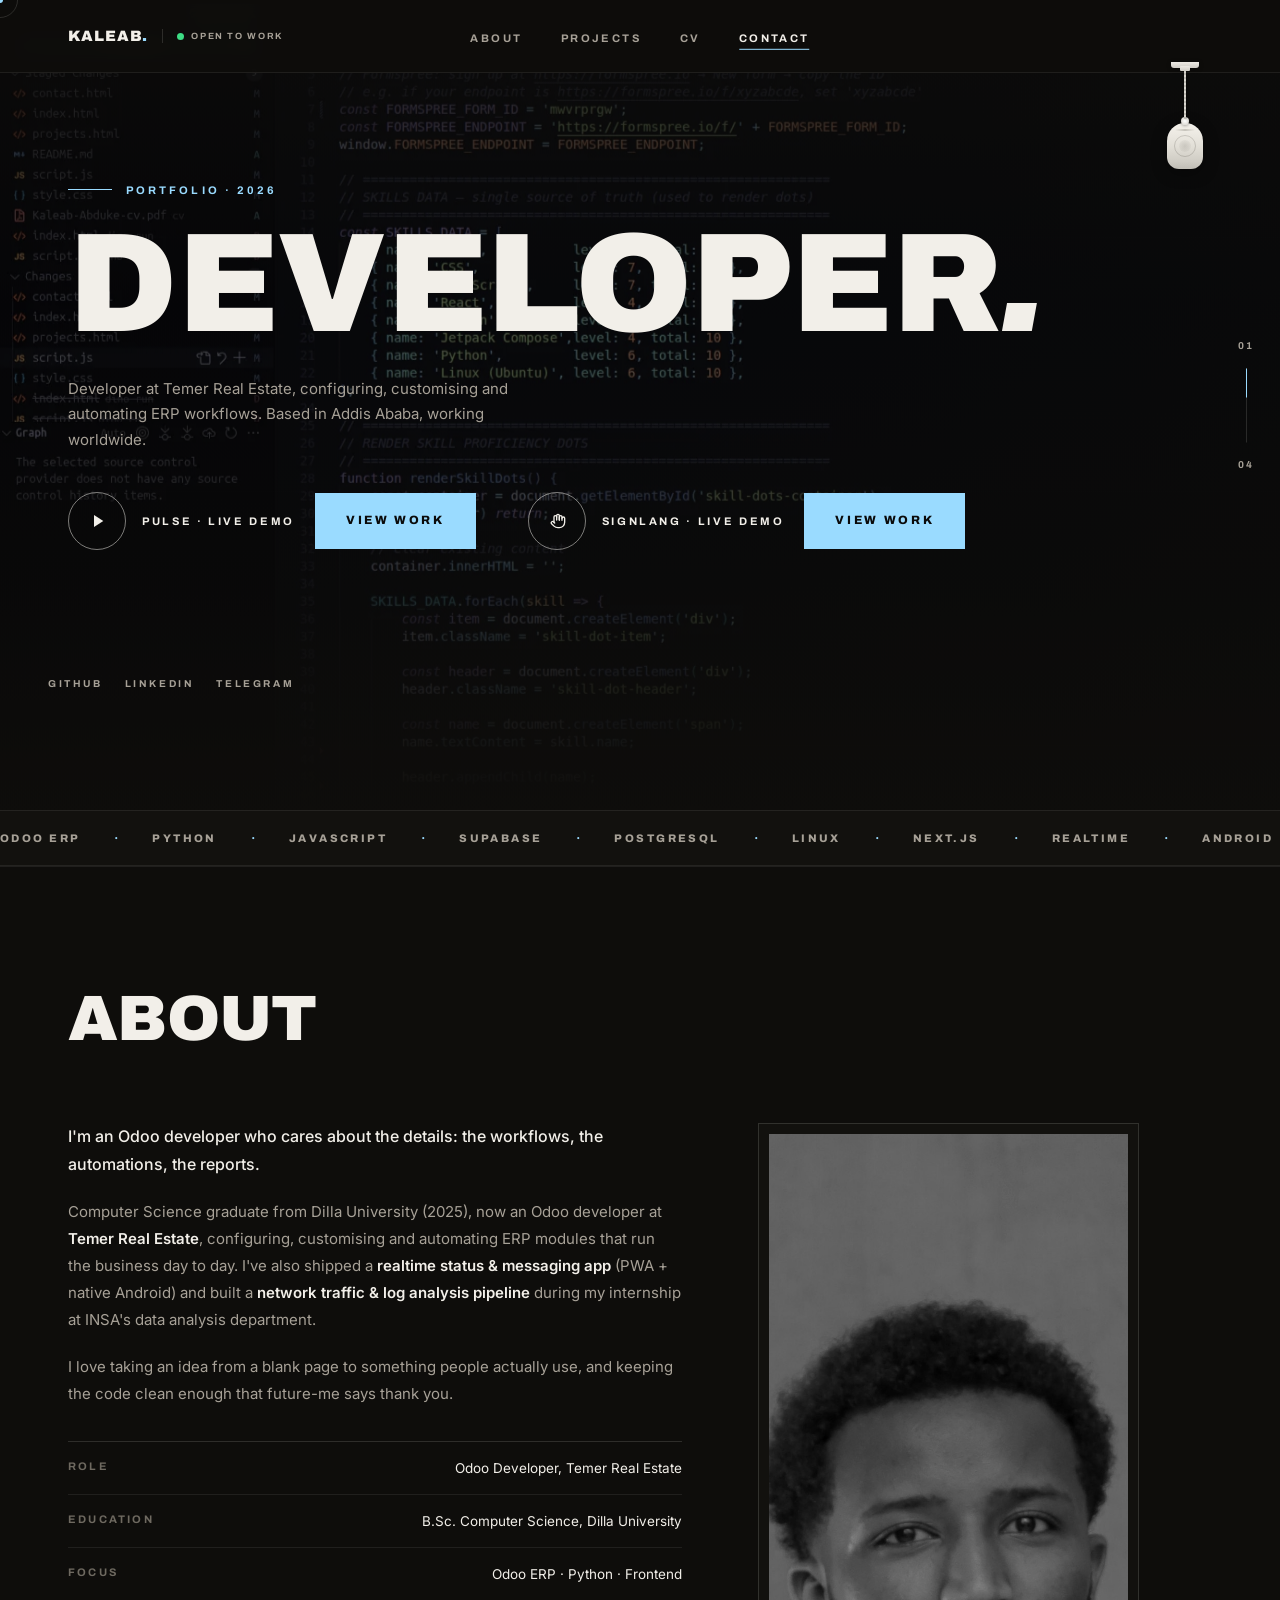
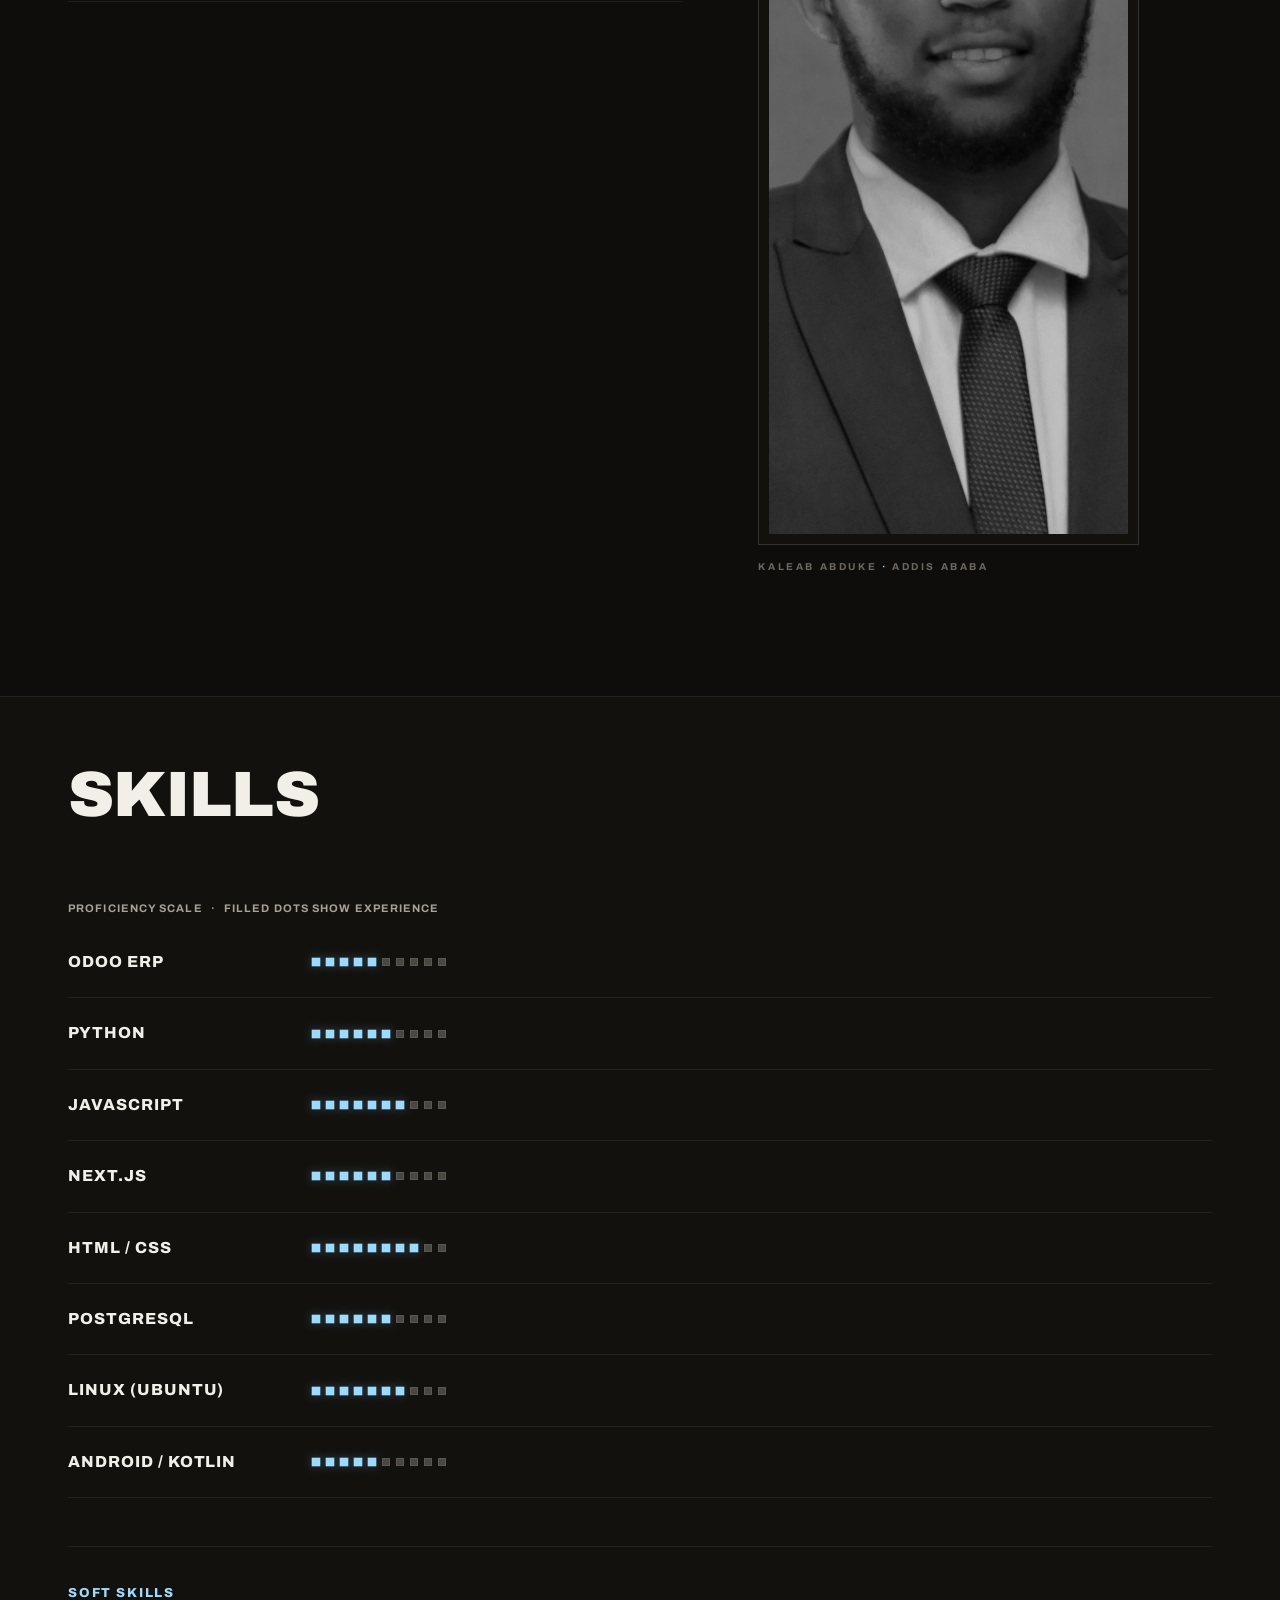
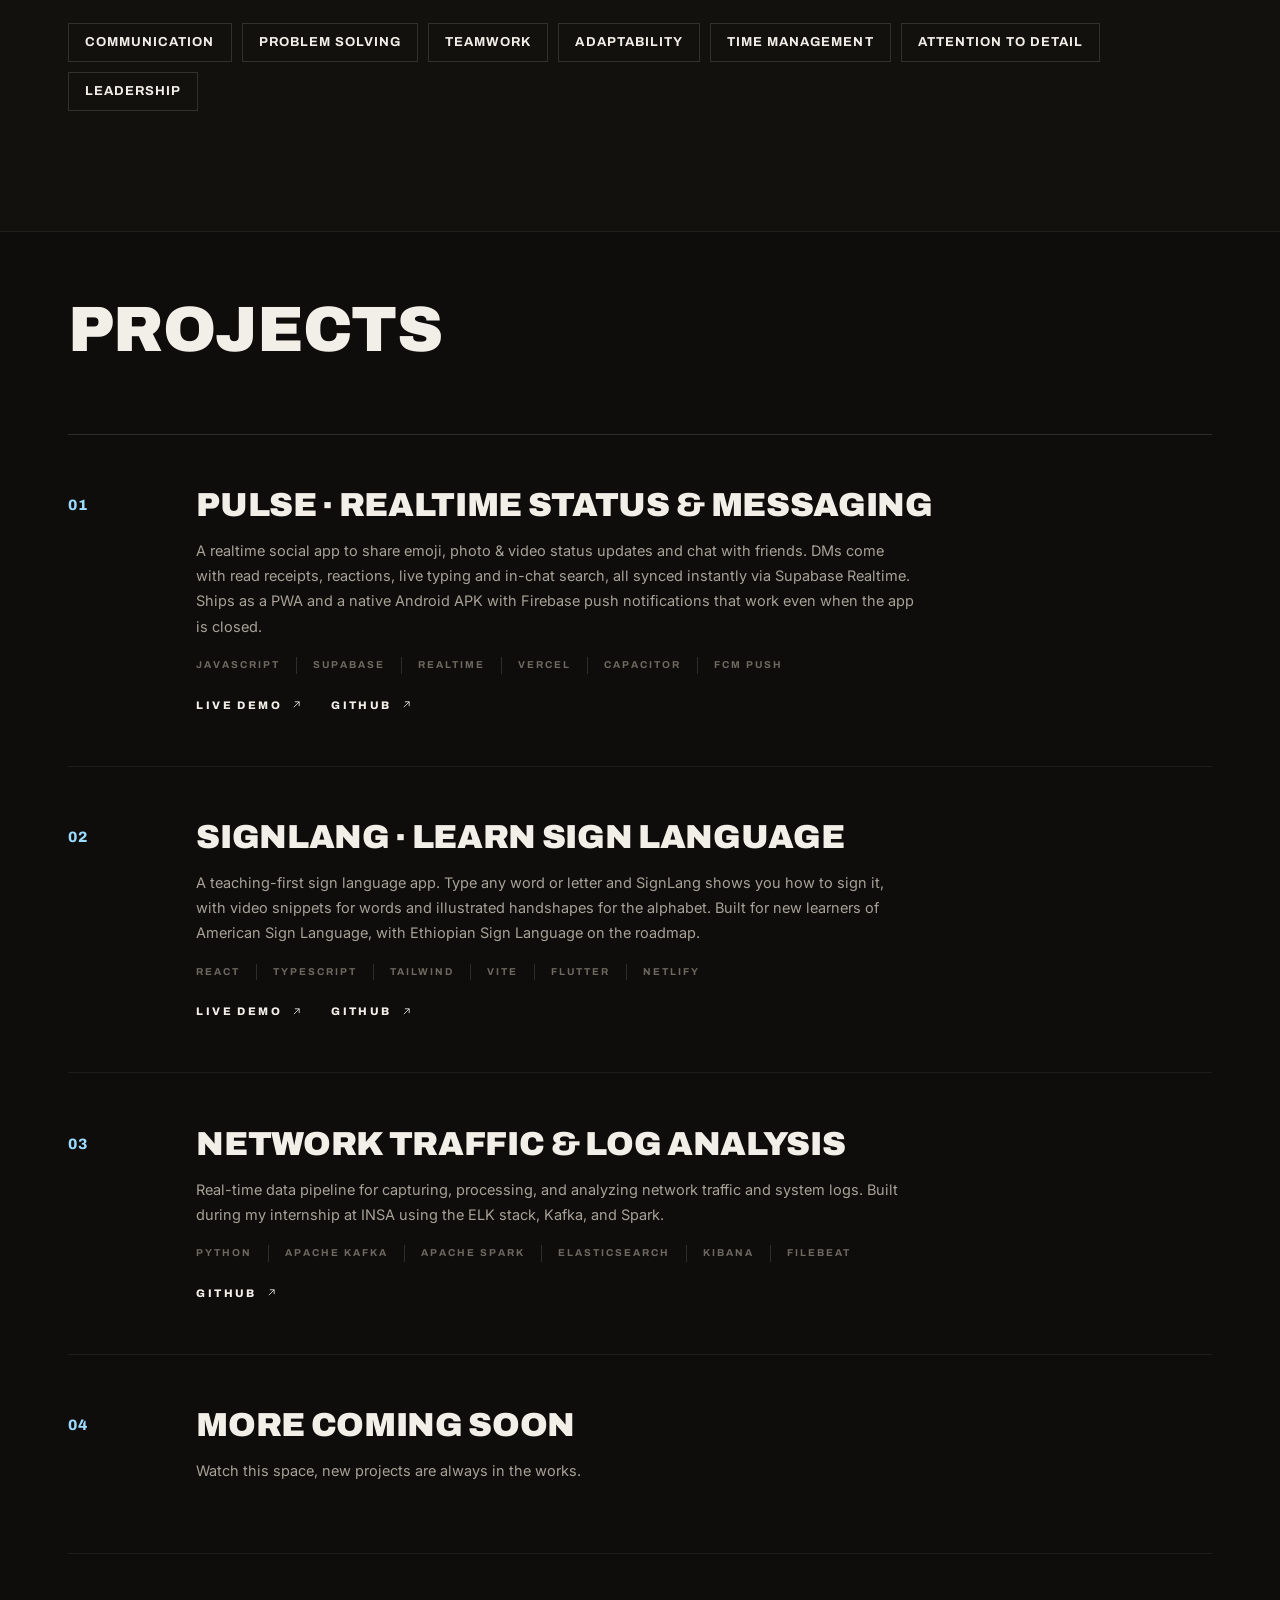
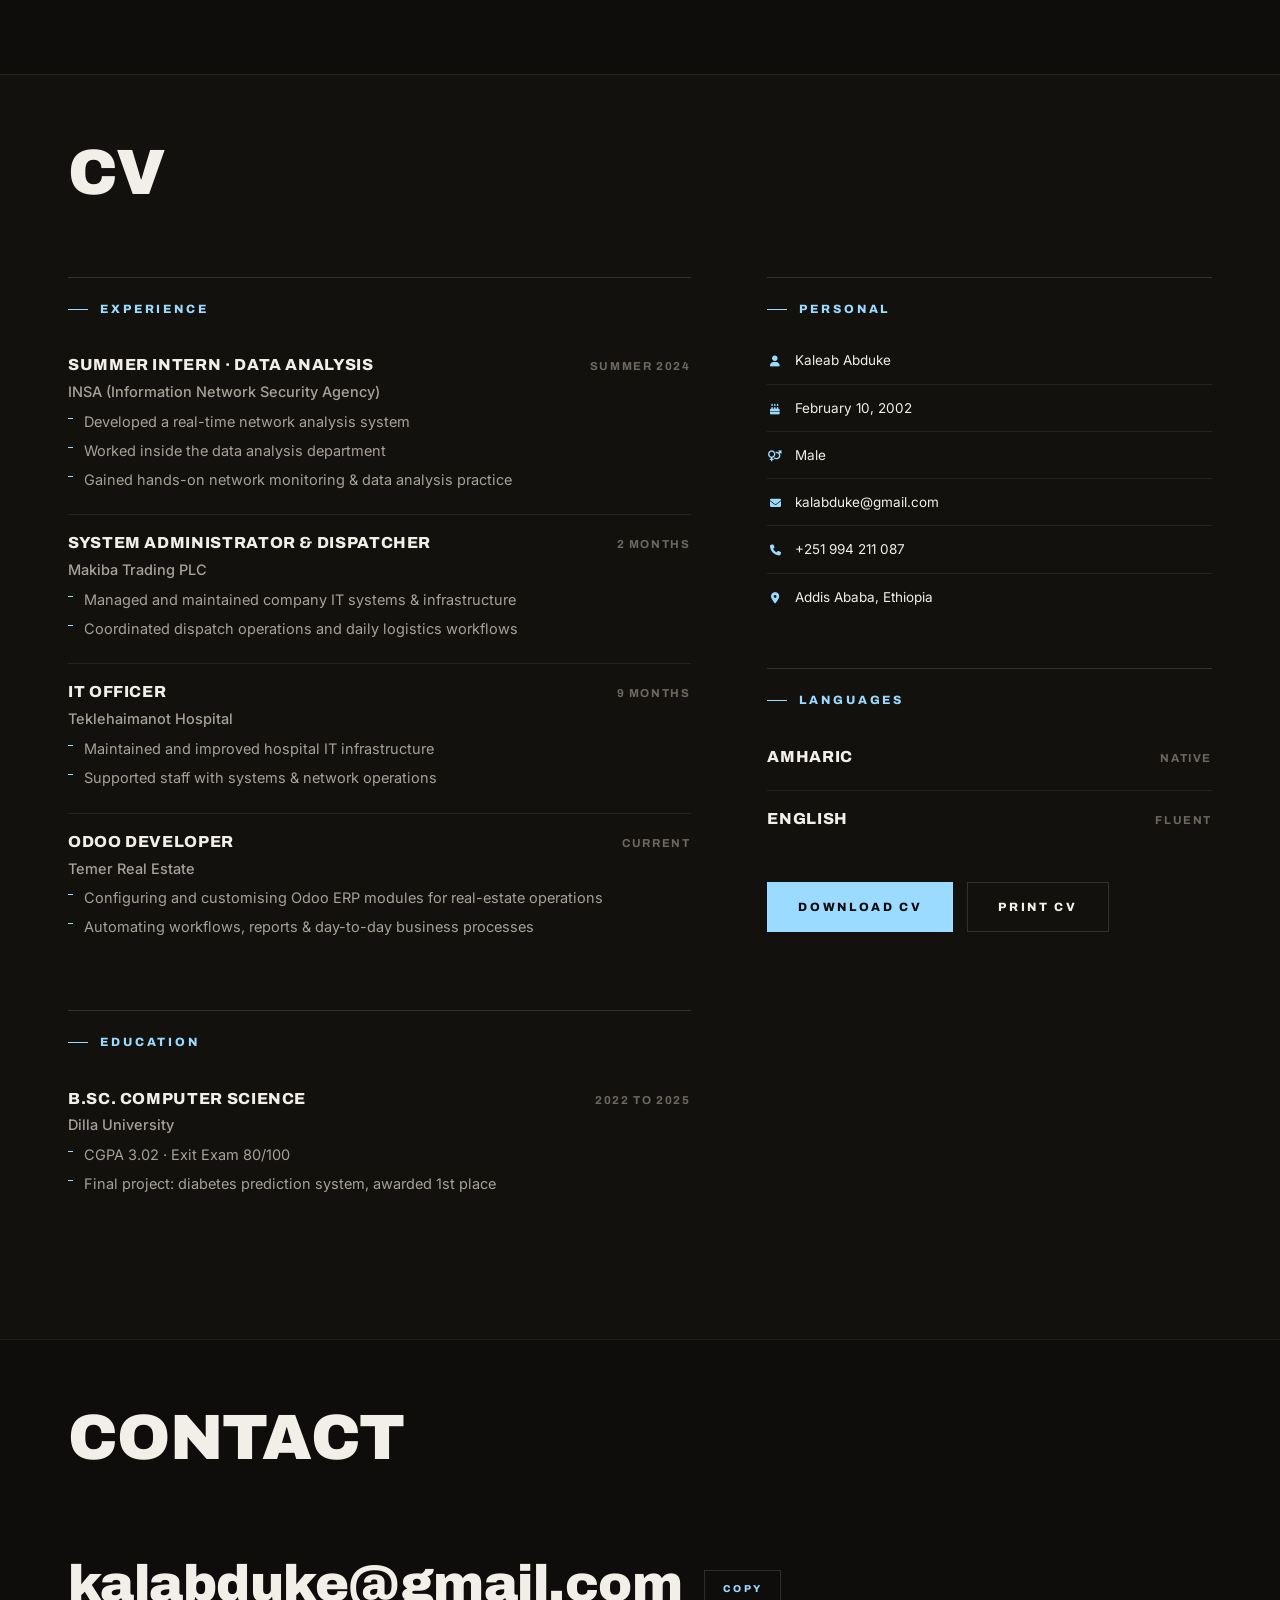
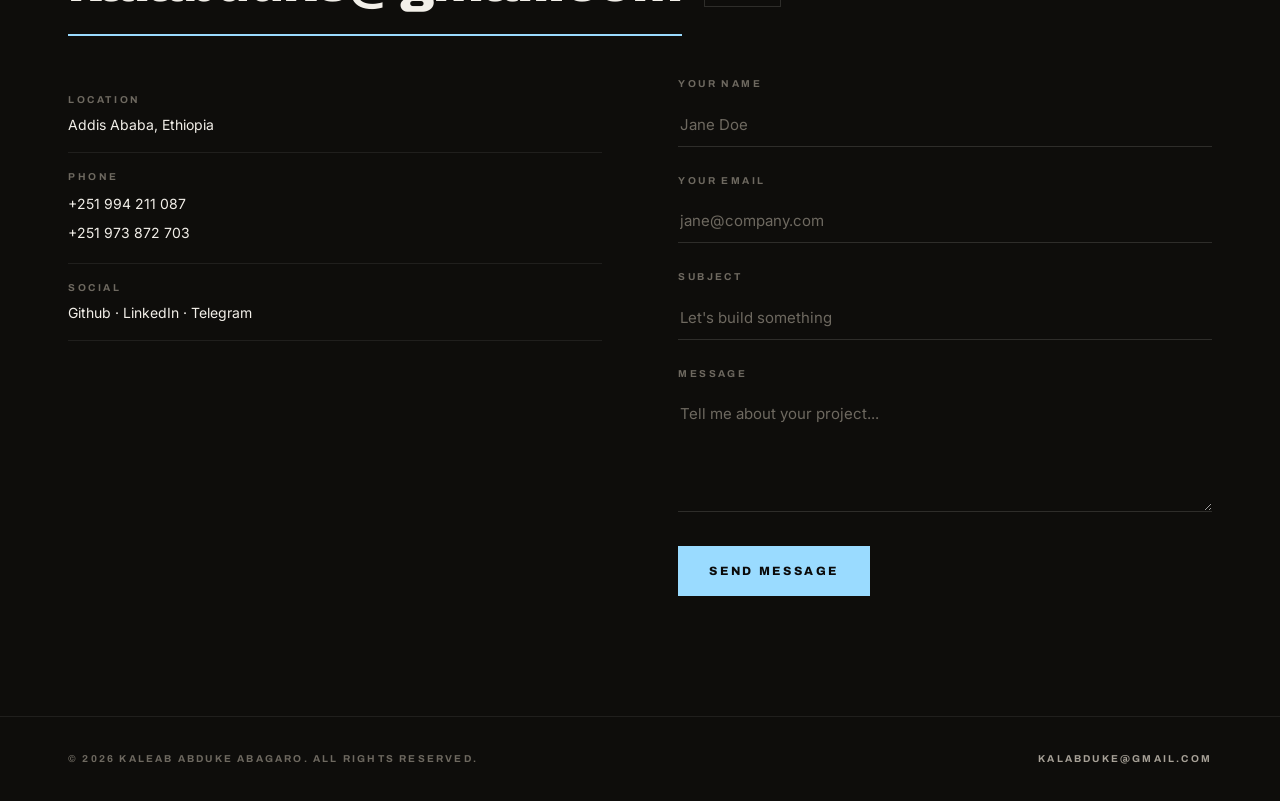
==== index.html @ d3b22b64 "Refresh stylesheet after skill contrast update" ====
<!DOCTYPE html>
<html lang="en">

<head>
    <meta charset="UTF-8">
    <meta name="viewport" content="width=device-width, initial-scale=1.0">
    <meta name="description"
        content="Kaleab Abduke, Odoo Developer at Temer Real Estate. Configuring, customising and automating ERP workflows. Building realtime apps like Pulse and SignLang. Based in Addis Ababa, working worldwide.">
    <meta name="keywords"
        content="Kaleab Abduke, Odoo Developer, Odoo ERP, Python, Supabase, Realtime, Android, React, Sign Language, Portfolio">
    <meta name="author" content="Kaleab Abduke">
    <!-- Open Graph / Social Media Preview -->
    <meta property="og:type" content="website">
    <meta property="og:url" content="https://sosaportfolio.netlify.app/">
    <meta property="og:site_name" content="Kaleab Abduke">
    <meta property="og:title" content="Kaleab Abduke - Developer">
    <meta property="og:description"
        content="Odoo developer at Temer Real Estate. Configuring, customising and automating ERP workflows, plus building realtime apps like Pulse (PWA + Android) and SignLang. Based in Addis Ababa, working worldwide.">
    <meta property="og:image" content="https://sosaportfolio.netlify.app/assets/og-cover.png">
    <meta property="og:image:width" content="1200">
    <meta property="og:image:height" content="630">
    <meta name="twitter:card" content="summary_large_image">
    <meta name="twitter:title" content="Kaleab Abduke - Developer">
    <meta name="twitter:description" content="Odoo ERP developer, realtime apps, and network data pipelines. Based in Addis Ababa, working worldwide.">
    <meta name="twitter:image" content="https://sosaportfolio.netlify.app/assets/og-cover.png">
    <meta name="theme-color" content="#0E0D0B">
    <meta name="theme-color" media="(prefers-color-scheme: light)" content="#F5F2EC">
    <link rel="manifest" href="manifest.json">
    <link rel="apple-touch-icon" href="assets/icon-192.png">
    <title>Kaleab Abduke | Developer</title>
    <link rel="icon" type="image/svg+xml"
        href="data:image/svg+xml,<svg xmlns='http://www.w3.org/2000/svg' viewBox='0 0 100 100'><text y='.9em' font-size='90'>K.</text></svg>">
    <link rel="preconnect" href="https://fonts.googleapis.com">
    <link rel="preconnect" href="https://fonts.gstatic.com" crossorigin>
    <link href="https://fonts.googleapis.com/css2?family=Archivo:wght@600;700;800;900&family=Inter:wght@400;500;600&display=swap"
        rel="stylesheet">
    <link rel="stylesheet" href="https://cdnjs.cloudflare.com/ajax/libs/font-awesome/6.7.0/css/all.min.css">
    <link rel="stylesheet" href="style.css?v=20260821">
    <script>
        // Apply saved theme before first paint (no flash)
        try {
            if (localStorage.getItem('theme') === 'light') {
                document.documentElement.classList.add('light-mode');
            }
        } catch (e) {}
    </script>
</head>

<body>

    <div class="scroll-progress" id="scroll-progress" aria-hidden="true"></div>
    <div class="room-light" aria-hidden="true"></div>
    <div class="nav-overlay" id="nav-overlay" aria-hidden="true"></div>

    <!-- Navigation -->
    <nav class="navbar">
        <div class="nav-container container">
            <div class="nav-logo">
                <span class="logo-text">Kaleab<em>.</em></span>
                <span class="open-to-work" title="Open to work">
                    <i class="otw-dot" aria-hidden="true"></i><span class="otw-label">Open to work</span>
                </span>
            </div>
            <ul class="nav-menu">
                <li class="nav-item"><a href="#about" class="nav-link">About</a></li>
                <li class="nav-item"><a href="#projects" class="nav-link">Projects</a></li>
                <li class="nav-item"><a href="#cv" class="nav-link">CV</a></li>
                <li class="nav-item"><a href="#contact" class="nav-link">Contact</a></li>
            </ul>
            <div class="lamp-container" id="theme-toggle" role="button" tabindex="0" aria-label="Toggle light / dark mode" aria-pressed="false">
                <div class="ceiling-mount"></div>
                <div class="wire"></div>
                <div class="wire-connector"></div>
                <div class="lamp-body">
                    <div class="led-ring"></div>
                    <div class="core-light"></div>
                    <div class="light-beam"></div>
                    <div class="pull-tab"></div>
                </div>
            </div>
            <div class="nav-toggle" id="mobile-menu" aria-label="Toggle menu">
                <span class="bar"></span>
                <span class="bar"></span>
            </div>
        </div>
    </nav>

    <!-- Hero -->
    <header class="hero">
        <div class="hero-bg">
            <picture>
                <source srcset="assets/background/hero.webp" type="image/webp">
                <img src="assets/background/Screenshot From 2026-03-08 13-34-40.png"
                    alt="Kaleab Abduke, Odoo Developer at Temer Real Estate"
                    aria-hidden="true" fetchpriority="high">
            </picture>
        </div>

        <div class="hero-inner container">
            <div class="hero-kicker">
                <span class="label label--accent">Portfolio · 2026</span>
            </div>
            <h1 class="hero-title">
                <span class="line">Developer<em>.</em></span>
            </h1>
            <p class="hero-lead">
                Developer at Temer Real Estate, configuring, customising and
                automating ERP workflows. Based in Addis Ababa, working worldwide.
            </p>
            <div class="hero-actions">
                <div class="hero-app">
                    <a href="https://pulse-gray-eight.vercel.app/" class="watch-btn" target="_blank" rel="noopener noreferrer">
                        <span class="ring">
                            <svg viewBox="0 0 24 24"><polygon points="6,3 20,12 6,21"></polygon></svg>
                        </span>
                        <span class="ring-label">Pulse · Live Demo</span>
                    </a>
                    <a href="#projects" class="btn-sharp">View Work</a>
                </div>
                <div class="hero-app">
                    <a href="https://signlang1.netlify.app/" class="watch-btn watch-btn--sign" target="_blank" rel="noopener noreferrer">
                        <span class="ring">
                            <svg viewBox="0 0 24 24" fill="none" stroke="currentColor" stroke-width="2" stroke-linecap="round" stroke-linejoin="round" aria-hidden="true">
                                <path d="M18 11V6a2 2 0 0 0-4 0v5"></path>
                                <path d="M14 10V4a2 2 0 0 0-4 0v2"></path>
                                <path d="M10 10.5V6a2 2 0 0 0-4 0v8"></path>
                                <path d="M18 8a2 2 0 1 1 4 0v6a8 8 0 0 1-8 8h-2c-2.8 0-4.5-.86-5.99-2.34l-3.6-3.6a2 2 0 0 1 2.83-2.82L7 15"></path>
                            </svg>
                        </span>
                        <span class="ring-label">SignLang · Live Demo</span>
                    </a>
                    <a href="#projects" class="btn-sharp">View Work</a>
                </div>
            </div>
        </div>



        <!-- Socials (bottom left) -->
        <div class="hero-social">
            <a href="https://github.com/kaleabAbduke" target="_blank" rel="noopener noreferrer">Github</a>
            <a href="https://www.linkedin.com/in/kaleab-abduke" target="_blank" rel="noopener noreferrer">LinkedIn</a>
            <a href="https://t.me/Kaleab_Abduke" target="_blank" rel="noopener noreferrer">Telegram</a>
        </div>

        <!-- Right pagination rail -->
        <div class="hero-pager" aria-hidden="true">
            <span>01</span>
            <i></i>
            <span>04</span>
        </div>
    </header>

    <!-- Marquee ticker -->
    <div class="marquee" aria-hidden="true">
        <div class="marquee-track">
            <span>Odoo ERP</span><i>·</i><span>Python</span><i>·</i><span>JavaScript</span><i>·</i><span>Supabase</span><i>·</i><span>PostgreSQL</span><i>·</i><span>Linux</span><i>·</i><span>Next.js</span><i>·</i><span>Realtime</span><i>·</i><span>Android</span><i>·</i>
            <span>Odoo ERP</span><i>·</i><span>Python</span><i>·</i><span>JavaScript</span><i>·</i><span>Supabase</span><i>·</i><span>PostgreSQL</span><i>·</i><span>Linux</span><i>·</i><span>Next.js</span><i>·</i><span>Realtime</span><i>·</i><span>Android</span><i>·</i>
        </div>
    </div>

    <!-- About -->
    <section id="about" class="section">
        <div class="container">
            <div class="sec-head reveal">
                <h2 class="sec-title">About</h2>
            </div>
            <div class="about-grid">
                <div class="about-text reveal">
                    <p class="lead">
                        I'm an Odoo developer who cares about the details:
                        the workflows, the automations, the reports.
                    </p>
                    <p>
                        Computer Science graduate from Dilla University (2025), now an
                        Odoo developer at <strong>Temer Real Estate</strong>, configuring,
                        customising and automating ERP modules that run the business day to day.
                        I've also shipped a <strong>realtime status &amp; messaging app</strong>
                        (PWA + native Android) and built a <strong>network traffic &amp; log
                        analysis pipeline</strong> during my internship at INSA's data analysis
                        department.
                    </p>
                    <p>
                        I love taking an idea from a blank page to something people actually
                        use, and keeping the code clean enough that future-me says thank you.
                    </p>
                    <div class="about-facts">
                        <div class="fact">
                            <span class="fact-key">Role</span>
                            <span class="fact-val">Odoo Developer, Temer Real Estate</span>
                        </div>
                        <div class="fact">
                            <span class="fact-key">Education</span>
                            <span class="fact-val">B.Sc. Computer Science, Dilla University</span>
                        </div>
                        <div class="fact">
                            <span class="fact-key">Focus</span>
                            <span class="fact-val">Odoo ERP · Python · Frontend</span>
                        </div>
                    </div>
                </div>
                <div class="about-photo reveal">
                    <div class="frame" data-tilt>
                        <img src="assets/314D7885 (Edited).JPG" alt="Portrait of Kaleab Abduke"
                            loading="lazy" width="800" height="1000">
                    </div>
                    <div class="photo-caption">Kaleab Abduke <em>·</em> Addis Ababa</div>
                </div>
            </div>
        </div>
    </section>

    <!-- Skills -->
    <section id="skills" class="section section--tint">
        <div class="container">
            <div class="sec-head reveal">
                <h2 class="sec-title">Skills</h2>
            </div>
            <div id="skill-dots-container"></div>
        </div>
    </section>

    <!-- Projects -->
    <section id="projects" class="section">
        <div class="container">
            <div class="sec-head reveal">
                <h2 class="sec-title">Projects</h2>
            </div>

            <!-- Pulse -->
            <article class="project-row reveal" data-tilt>
                <div class="proj-num">01</div>
                <div class="proj-body">
                    <h3 class="proj-title">Pulse · Realtime Status &amp; Messaging</h3>
                    <p class="proj-desc">
                        A realtime social app to share emoji, photo &amp; video status updates and
                        chat with friends. DMs come with read receipts, reactions, live typing and
                        in-chat search, all synced instantly via Supabase Realtime. Ships as a PWA
                        and a native Android APK with Firebase push notifications that work even
                        when the app is closed.
                    </p>
                    <div class="proj-meta">
                        <span>JavaScript</span><span>Supabase</span><span>Realtime</span>
                        <span>Vercel</span><span>Capacitor</span><span>FCM Push</span>
                    </div>
                    <div class="proj-links">
                        <a href="https://pulse-gray-eight.vercel.app/" target="_blank" rel="noopener noreferrer">
                            Live Demo
                            <svg viewBox="0 0 24 24"><path d="M7 17L17 7M9 7h8v8"></path></svg>
                        </a>
                        <a href="https://github.com/Kalabduke/Pulse" target="_blank" rel="noopener noreferrer">
                            Github
                            <svg viewBox="0 0 24 24"><path d="M7 17L17 7M9 7h8v8"></path></svg>
                        </a>
                    </div>
                </div>
            </article>

            <!-- SignLang -->
            <article class="project-row reveal" data-tilt>
                <div class="proj-num">02</div>
                <div class="proj-body">
                    <h3 class="proj-title">SignLang · Learn Sign Language</h3>
                    <p class="proj-desc">
                        A teaching-first sign language app. Type any word or letter and
                        SignLang shows you how to sign it, with video snippets for words
                        and illustrated handshapes for the alphabet. Built for new
                        learners of American Sign Language, with Ethiopian Sign Language
                        on the roadmap.
                    </p>
                    <div class="proj-meta">
                        <span>React</span><span>TypeScript</span><span>Tailwind</span>
                        <span>Vite</span><span>Flutter</span><span>Netlify</span>
                    </div>
                    <div class="proj-links">
                        <a href="https://signlang1.netlify.app/" target="_blank" rel="noopener noreferrer">
                            Live Demo
                            <svg viewBox="0 0 24 24"><path d="M7 17L17 7M9 7h8v8"></path></svg>
                        </a>
                        <a href="https://github.com/Kalabduke/SignLang" target="_blank" rel="noopener noreferrer">
                            Github
                            <svg viewBox="0 0 24 24"><path d="M7 17L17 7M9 7h8v8"></path></svg>
                        </a>
                    </div>
                </div>
            </article>

            <!-- Network pipeline -->
            <article class="project-row reveal" data-tilt>
                <div class="proj-num">03</div>
                <div class="proj-body">
                    <h3 class="proj-title">Network Traffic &amp; Log Analysis</h3>
                    <p class="proj-desc">
                        Real-time data pipeline for capturing, processing, and analyzing network
                        traffic and system logs. Built during my internship at INSA using the ELK
                        stack, Kafka, and Spark.
                    </p>
                    <div class="proj-meta">
                        <span>Python</span><span>Apache Kafka</span><span>Apache Spark</span>
                        <span>Elasticsearch</span><span>Kibana</span><span>Filebeat</span>
                    </div>
                    <div class="proj-links">
                        <a href="https://github.com/Kalabduke/network-analysis" target="_blank" rel="noopener noreferrer">
                            Github
                            <svg viewBox="0 0 24 24"><path d="M7 17L17 7M9 7h8v8"></path></svg>
                        </a>
                    </div>
                </div>
            </article>

            <!-- Coming soon -->
            <article class="project-row reveal" data-tilt>
                <div class="proj-num">04</div>
                <div class="proj-body">
                    <h3 class="proj-title">More Coming Soon</h3>
                    <p class="proj-desc">
                        Watch this space, new projects are always in the works.
                    </p>
                </div>
            </article>
        </div>
    </section>

    <!-- CV -->
    <section id="cv" class="section section--tint">
        <div class="container">
            <div class="sec-head reveal">
                <h2 class="sec-title">CV</h2>
            </div>
            <div class="cv-grid">
                <div>
                    <div class="cv-block reveal">
                        <h3 class="cv-block-title">Experience</h3>
                        <div class="cv-item">
                            <div class="cv-item-header">
                                <h4>Summer Intern · Data Analysis</h4>
                                <span class="cv-date">Summer 2024</span>
                            </div>
                            <p class="cv-company">INSA (Information Network Security Agency)</p>
                            <ul class="cv-description">
                                <li>Developed a real-time network analysis system</li>
                                <li>Worked inside the data analysis department</li>
                                <li>Gained hands-on network monitoring &amp; data analysis practice</li>
                            </ul>
                        </div>
                        <div class="cv-item">
                            <div class="cv-item-header">
                                <h4>System Administrator &amp; Dispatcher</h4>
                                <span class="cv-date">2 Months</span>
                            </div>
                            <p class="cv-company">Makiba Trading PLC</p>
                            <ul class="cv-description">
                                <li>Managed and maintained company IT systems &amp; infrastructure</li>
                                <li>Coordinated dispatch operations and daily logistics workflows</li>
                            </ul>
                        </div>
                        <div class="cv-item">
                            <div class="cv-item-header">
                                <h4>IT Officer</h4>
                                <span class="cv-date">9 Months</span>
                            </div>
                            <p class="cv-company">Teklehaimanot Hospital</p>
                            <ul class="cv-description">
                                <li>Maintained and improved hospital IT infrastructure</li>
                                <li>Supported staff with systems &amp; network operations</li>
                            </ul>
                        </div>
                        <div class="cv-item">
                            <div class="cv-item-header">
                                <h4>Odoo Developer</h4>
                                <span class="cv-date">Current</span>
                            </div>
                            <p class="cv-company">Temer Real Estate</p>
                            <ul class="cv-description">
                                <li>Configuring and customising Odoo ERP modules for real-estate operations</li>
                                <li>Automating workflows, reports &amp; day-to-day business processes</li>
                            </ul>
                        </div>
                    </div>

                    <div class="cv-block reveal">
                        <h3 class="cv-block-title">Education</h3>
                        <div class="cv-item">
                            <div class="cv-item-header">
                                <h4>B.Sc. Computer Science</h4>
                                <span class="cv-date">2022 to 2025</span>
                            </div>
                            <p class="cv-company">Dilla University</p>
                            <ul class="cv-description">
                                <li>CGPA 3.02 · Exit Exam 80/100</li>
                                <li>Final project: diabetes prediction system, awarded 1st place</li>
                            </ul>
                        </div>
                    </div>
                </div>

                <div>
                    <div class="cv-block reveal">
                        <h3 class="cv-block-title">Personal</h3>
                        <div class="cv-contact-item"><i class="fas fa-user"></i><span>Kaleab Abduke</span></div>
                        <div class="cv-contact-item"><i class="fas fa-birthday-cake"></i><span>February 10, 2002</span></div>
                        <div class="cv-contact-item"><i class="fas fa-venus-mars"></i><span>Male</span></div>
                        <div class="cv-contact-item"><i class="fas fa-envelope"></i><span>kalabduke@gmail.com</span></div>
                        <div class="cv-contact-item"><i class="fas fa-phone"></i><span>+251 994 211 087</span></div>
                        <div class="cv-contact-item"><i class="fas fa-map-marker-alt"></i><span>Addis Ababa, Ethiopia</span></div>
                    </div>

                    <div class="cv-block reveal">
                        <h3 class="cv-block-title">Languages</h3>
                        <div class="cv-item">
                            <div class="cv-item-header">
                                <h4>Amharic</h4>
                                <span class="cv-date">Native</span>
                            </div>
                        </div>
                        <div class="cv-item">
                            <div class="cv-item-header">
                                <h4>English</h4>
                                <span class="cv-date">Fluent</span>
                            </div>
                        </div>
                    </div>

                    <div class="cv-actions">
                        <button class="btn-sharp" id="download-cv-btn">Download CV</button>
                        <button class="btn-sharp btn-sharp--ghost" id="print-cv-btn">Print CV</button>
                    </div>
                </div>
            </div>
        </div>
    </section>

    <!-- Contact -->
    <section id="contact" class="section">
        <div class="container">
            <div class="sec-head reveal">
                <h2 class="sec-title">Contact</h2>
            </div>
            <div class="contact-email-row reveal">
                <a href="mailto:kalabduke@gmail.com" class="contact-email">kalabduke@gmail.com</a>
                <button type="button" class="copy-email-btn" id="copy-email-btn" aria-label="Copy email address">Copy</button>
            </div>
            <div class="contact-grid">
                <div class="reveal">
                    <div class="contact-method">
                        <div class="cm-label">Location</div>
                        <div class="cm-value">Addis Ababa, Ethiopia</div>
                    </div>
                    <div class="contact-method">
                        <div class="cm-label">Phone</div>
                        <div class="cm-value">
                            <a class="cm-phone" href="tel:+251994211087">+251 994 211 087</a>
                            <a class="cm-phone" href="tel:+251973872703">+251 973 872 703</a>
                        </div>
                    </div>
                    <div class="contact-method">
                        <div class="cm-label">Social</div>
                        <div class="cm-value">
                            <a href="https://github.com/kaleabAbduke" target="_blank" rel="noopener noreferrer">Github</a> ·
                            <a href="https://www.linkedin.com/in/kaleab-abduke" target="_blank" rel="noopener noreferrer">LinkedIn</a> ·
                            <a href="https://t.me/Kaleab_Abduke" target="_blank" rel="noopener noreferrer">Telegram</a>
                        </div>
                    </div>
                </div>

                <form class="contact-form" id="contactForm">
                    <div class="form-group">
                        <label for="name">Your Name</label>
                        <input type="text" id="name" name="name" placeholder="Jane Doe" required>
                    </div>
                    <div class="form-group">
                        <label for="email">Your Email</label>
                        <input type="email" id="email" name="email" placeholder="jane@company.com" required>
                    </div>
                    <div class="form-group">
                        <label for="subject">Subject</label>
                        <input type="text" id="subject" name="subject" placeholder="Let's build something" required>
                    </div>
                    <div class="form-group">
                        <label for="message">Message</label>
                        <textarea id="message" name="message" rows="5" placeholder="Tell me about your project..." required></textarea>
                    </div>
                    <button type="submit" class="btn-sharp">Send Message</button>
                </form>
            </div>
        </div>
    </section>

    <!-- Footer -->
    <footer class="footer">
        <div class="container footer-inner">
            <p>© <span id="current-year">2026</span> Kaleab Abduke Abagaro. All rights reserved.</p>
            <p><a href="mailto:kalabduke@gmail.com">kalabduke@gmail.com</a></p>
        </div>
    </footer>

    <script src="script.js"></script>
</body>

</html>
---- style.css ----
/* ============================================================
   KALEAB ABDUKE | PORTFOLIO
   Editorial design language: sharp corners, hairline rules,
   huge uppercase display type, one accent. Inspired by bold
   magazine / showcase layouts. No glass, no glow, no pills.
   ============================================================ */

/* ---------- Reset ---------- */
* {
    margin: 0;
    padding: 0;
    box-sizing: border-box;
}

:root {
    /* Warm dark editorial palette */
    --bg: #0E0D0B;
    --bg-2: #12110E;
    --bg-3: #171510;
    --ink: #F2EFE9;
    --muted: #A7A197;
    --faint: #6E6960;
    --line: rgba(242, 239, 233, 0.14);
    --line-soft: rgba(242, 239, 233, 0.08);
    --accent: #9ADBFF;
    --skill-dot-off: #4A4741;
    --skill-dot-on: #9ADBFF;
    --accent-ink: #0A0A0A;
    --card: rgba(242, 239, 233, 0.045);

    /* Hero stays cinematic (light-on-dark over the photo) in both themes */
    --hero-ink: #F2EFE9;
    --hero-muted: #A7A197;
    --hero-accent: #9ADBFF;
    --hero-accent-ink: #0A0A0A;
    --hero-fade: #0E0D0B;

    /* Theme-aware surfaces */
    --nav-bg: rgba(14, 13, 11, 0.88);
    --scroll-thumb: #2A2722;

    /* Lamp: light metal in dark mode so it's visible on the dark page */
    --lamp-a: #EDEAE4;
    --lamp-b: #CFCCC5;
    --lamp-c: #F5F2EC;
    --lamp-d: #E2DFD7;
    --lamp-e: #C6C3BB;
    --lamp-wire-a: #D8D5CE;
    --lamp-wire-b: #BDBAB2;
    --lamp-hi: #FFFFFF;
    --lamp-accent: #C6C3BB;
    --lamp-ring: rgba(28, 24, 18, 0.16);
    --lamp-core: rgba(28, 24, 18, 0.12);
    --lamp-sheen: rgba(28, 24, 18, 0.03);
    --lamp-tab-a: #D5D2CA;
    --lamp-tab-b: #A8A59D;
    --lamp-tab-hi: #E6E3DC;
    --lamp-tab-b2: #B5B2AA;
    --lamp-on-a: #F5F2EC;
    --lamp-on-b: #E2DFD7;
    --lamp-on-c: #C6C3BB;
    --lamp-on-tab: #FFFFFF;
    --lamp-on-tab2: #D5D2CA;

    /* Type */
    --display: 'Archivo', 'Inter', sans-serif;
    --body: 'Inter', sans-serif;

    --fs-hero: clamp(3.2rem, 11vw, 10.5rem);
    --fs-xl: clamp(2.2rem, 5vw, 4rem);
    --fs-lg: clamp(1.4rem, 2.6vw, 2.1rem);
    --fs-md: 1rem;
    --fs-sm: 0.8125rem;
    --fs-xs: 0.6875rem;

    --space: clamp(4rem, 10vw, 7.5rem);
}

html {
    scroll-behavior: smooth;
}

body {
    font-family: var(--body);
    background: var(--bg);
    color: var(--ink);
    line-height: 1.65;
    -webkit-font-smoothing: antialiased;
    overflow-x: hidden;
    transition: background-color 0.5s ease, color 0.5s ease;
}

/* ============================================================
   LIGHT MODE — warm paper editorial palette
   Toggled via html.light-mode (head script + theme button)
   ============================================================ */
html.light-mode {
    --bg: #F5F2EC;
    --bg-2: #EFEBE2;
    --bg-3: #E8E3D8;
    --ink: #1C1812;
    --muted: #5A544A;
    --faint: #8A8377;
    --line: rgba(28, 24, 18, 0.16);
    --line-soft: rgba(28, 24, 18, 0.09);
    --accent: #0E7CB8;
    --skill-dot-off: #AAA398;
    --skill-dot-on: #0E7CB8;
    --accent-ink: #FFFFFF;
    --card: rgba(28, 24, 18, 0.05);
    --nav-bg: rgba(245, 242, 236, 0.88);
    --scroll-thumb: #C6C0B2;

    /* Lamp: dark metal in light mode so it's visible on the light page */
    --lamp-a: #2A2A35;
    --lamp-b: #15151A;
    --lamp-c: #1E1E2E;
    --lamp-d: #151520;
    --lamp-e: #0D0D15;
    --lamp-wire-a: #3A3A45;
    --lamp-wire-b: #2A2A35;
    --lamp-hi: #555560;
    --lamp-accent: #3A3A50;
    --lamp-ring: rgba(255, 255, 255, 0.08);
    --lamp-core: rgba(255, 255, 255, 0.12);
    --lamp-sheen: rgba(255, 255, 255, 0.03);
    --lamp-tab-a: #4A4A55;
    --lamp-tab-b: #2A2A35;
    --lamp-tab-hi: #5A5A65;
    --lamp-tab-b2: #3A3A45;
    --lamp-on-a: #2A2A3E;
    --lamp-on-b: #1E1E2E;
    --lamp-on-c: #151520;
    --lamp-on-tab: #7A7A85;
    --lamp-on-tab2: #5A5A65;
}

/* Smooth theme cross-fade for the main themed surfaces */
html.light-mode body,
html.light-mode .navbar,
html.light-mode .section,
html.light-mode .section--tint,
html.light-mode .soft-chip,
html.light-mode .btn-sharp {
    transition: background-color 0.5s ease, color 0.5s ease, border-color 0.5s ease;
}

::selection {
    background: var(--accent);
    color: var(--accent-ink);
}

::-webkit-scrollbar {
    width: 10px;
}
::-webkit-scrollbar-track {
    background: var(--bg);
}
::-webkit-scrollbar-thumb {
    background: var(--scroll-thumb);
    border-radius: 0;
}

a {
    color: inherit;
    text-decoration: none;
}

img {
    max-width: 100%;
    display: block;
}

.container {
    width: 100%;
    max-width: 1240px;
    margin: 0 auto;
    padding: 0 clamp(20px, 4vw, 48px);
}

/* ---------- Utility ---------- */
.u-muted { color: var(--muted); }
.u-faint { color: var(--faint); }
.u-accent { color: var(--accent); }

.label {
    font-family: var(--display);
    font-size: var(--fs-xs);
    font-weight: 700;
    text-transform: uppercase;
    letter-spacing: 0.28em;
    color: var(--muted);
}

.label--accent { color: var(--accent); }

/* ============================================================
   NAVIGATION
   ============================================================ */
.navbar {
    position: fixed;
    top: 0;
    left: 0;
    right: 0;
    z-index: 1000;
    background: var(--nav-bg);
    backdrop-filter: blur(10px);
    -webkit-backdrop-filter: blur(10px);
    border-bottom: 1px solid var(--line-soft);
    transition: background 0.5s ease, border-color 0.5s ease;
}

.nav-container {
    display: flex;
    align-items: center;
    justify-content: space-between;
    height: 72px;
}

.nav-logo .logo-text {
    font-family: var(--display);
    font-size: 15px;
    font-weight: 900;
    text-transform: uppercase;
    letter-spacing: 0.06em;
    color: var(--ink);
}

.nav-logo .logo-text em {
    font-style: normal;
    color: var(--accent);
}

.nav-menu {
    display: flex;
    align-items: center;
    gap: clamp(20px, 3vw, 40px);
    list-style: none;
}

.nav-link {
    font-family: var(--display);
    font-size: 11px;
    font-weight: 700;
    text-transform: uppercase;
    letter-spacing: 0.22em;
    color: var(--muted);
    padding: 6px 0;
    position: relative;
    transition: color 0.25s ease;
}

.nav-link::after {
    content: '';
    position: absolute;
    left: 0;
    bottom: 0;
    width: 0;
    height: 1px;
    background: var(--accent);
    transition: width 0.3s ease;
}

.nav-link:hover,
.nav-link.active {
    color: var(--ink);
}

.nav-link:hover::after,
.nav-link.active::after {
    width: 100%;
}

/* ============================================================
   THEME LAMP — light / dark mode toggle
   Tap, click or pull the lamp to switch themes
   ============================================================ */
.lamp-container {
    position: fixed;
    top: 62px;
    right: 6vw;
    z-index: 990;
    cursor: grab;
    user-select: none;
    -webkit-user-select: none;
    outline: none;
}

.lamp-container:active {
    cursor: grabbing;
}

.lamp-container:focus-visible .lamp-body {
    outline: 1px solid var(--accent);
    outline-offset: 4px;
}

/* Ceiling mount */
.ceiling-mount {
    width: 28px;
    height: 6px;
    background: linear-gradient(to bottom, var(--lamp-a), var(--lamp-b));
    border-radius: 0 0 3px 3px;
    margin: 0 auto;
    box-shadow: 0 1px 4px rgba(0, 0, 0, 0.4);
    position: relative;
    z-index: 10;
}

.ceiling-mount::after {
    content: '';
    position: absolute;
    bottom: -3px;
    left: 50%;
    transform: translateX(-50%);
    width: 10px;
    height: 5px;
    background: linear-gradient(to bottom, var(--lamp-a), var(--lamp-b));
    border-radius: 1px;
}

/* Wire */
.wire {
    width: 2px;
    height: 52px;
    background: repeating-linear-gradient(
        to bottom,
        var(--lamp-wire-a) 0px,
        var(--lamp-wire-a) 2px,
        var(--lamp-wire-b) 2px,
        var(--lamp-wire-b) 4px
    );
    margin: -1px auto 0;
    position: relative;
    z-index: 5;
    transition: height 0.3s ease;
    box-shadow: 1px 0 2px rgba(0, 0, 0, 0.3);
}

.wire-connector {
    width: 8px;
    height: 8px;
    background: radial-gradient(circle, var(--lamp-hi), var(--lamp-b));
    border-radius: 50%;
    margin: -2px auto 0;
    position: relative;
    z-index: 2;
    box-shadow: 0 1px 3px rgba(0, 0, 0, 0.3);
}

/* Lamp body */
.lamp-body {
    width: 36px;
    height: 46px;
    background: linear-gradient(180deg, var(--lamp-c) 0%, var(--lamp-d) 50%, var(--lamp-e) 100%);
    border-radius: 18px 18px 12px 12px;
    position: relative;
    margin: -2px auto 0;
    box-shadow:
        0 4px 15px rgba(0, 0, 0, 0.35),
        inset 0 1px 2px rgba(255, 255, 255, 0.12);
    transition: all 0.4s ease;
    overflow: hidden;
}

.lamp-body::before {
    content: '';
    position: absolute;
    top: 6px;
    left: 50%;
    transform: translateX(-50%);
    width: 20px;
    height: 2px;
    background: linear-gradient(to right, transparent, var(--lamp-accent), transparent);
    border-radius: 1px;
}

.led-ring {
    position: absolute;
    top: 50%;
    left: 50%;
    transform: translate(-50%, -50%);
    width: 22px;
    height: 22px;
    border: 1.5px solid var(--lamp-ring);
    border-radius: 50%;
    transition: all 0.4s ease;
}

.core-light {
    position: absolute;
    top: 50%;
    left: 50%;
    transform: translate(-50%, -50%);
    width: 12px;
    height: 12px;
    background: radial-gradient(circle, var(--lamp-core), transparent);
    border-radius: 50%;
    transition: all 0.4s ease;
}

.lamp-body::after {
    content: '';
    position: absolute;
    bottom: 0;
    left: 0;
    right: 0;
    height: 8px;
    background: linear-gradient(to bottom, transparent, var(--lamp-sheen));
    border-radius: 0 0 12px 12px;
}

/* Light beam */
.light-beam {
    position: absolute;
    top: 100%;
    left: 50%;
    transform: translateX(-50%);
    width: 0;
    height: 0;
    border-left: 70px solid transparent;
    border-right: 70px solid transparent;
    border-top: 200px solid rgba(200, 220, 255, 0);
    pointer-events: none;
    transition: all 0.5s ease;
    filter: blur(18px);
}

/* Pull tab */
.pull-tab {
    position: absolute;
    bottom: -32px;
    right: 8px;
    width: 1.5px;
    height: 32px;
    background: linear-gradient(to bottom, var(--lamp-tab-a), var(--lamp-tab-b));
    transition: transform 0.3s ease;
}

.pull-tab::after {
    content: '';
    position: absolute;
    bottom: -5px;
    left: 50%;
    transform: translateX(-50%);
    width: 8px;
    height: 8px;
    background: radial-gradient(circle, var(--lamp-tab-hi), var(--lamp-tab-b2));
    border-radius: 50%;
    box-shadow: 0 1px 3px rgba(0, 0, 0, 0.3);
}

/* ON state: futuristic glow */
.lamp-container.on .lamp-body {
    background: linear-gradient(180deg, var(--lamp-on-a) 0%, var(--lamp-on-b) 50%, var(--lamp-on-c) 100%);
    box-shadow:
        0 4px 20px rgba(100, 180, 255, 0.2),
        0 0 40px rgba(100, 180, 255, 0.12),
        inset 0 1px 2px rgba(255, 255, 255, 0.08);
}

.lamp-container.on .led-ring {
    border-color: rgba(100, 200, 255, 0.6);
    box-shadow: 0 0 15px rgba(100, 200, 255, 0.4), 0 0 30px rgba(100, 200, 255, 0.2);
}

.lamp-container.on .core-light {
    background: radial-gradient(circle, rgba(200, 230, 255, 0.95), rgba(100, 180, 255, 0.6));
    box-shadow:
        0 0 30px rgba(100, 200, 255, 0.8),
        0 0 60px rgba(100, 180, 255, 0.4),
        0 0 100px rgba(100, 180, 255, 0.2);
}

.lamp-container.on .light-beam {
    border-top-color: rgba(200, 220, 255, 0.08);
}

.lamp-container.on .pull-tab::after {
    background: radial-gradient(circle, var(--lamp-on-tab), var(--lamp-on-tab2));
    box-shadow: 0 0 8px rgba(100, 200, 255, 0.3);
}

/* Pull animation */
.lamp-container.pulling .wire {
    height: 74px;
}

.lamp-container.pulling .lamp-body,
.lamp-container.pulling .pull-tab {
    transform: translateY(22px);
}

/* Room light overlay: warms the page in light mode */
.room-light {
    position: fixed;
    top: 0;
    left: 0;
    width: 100%;
    height: 100%;
    background: radial-gradient(ellipse at 85% 12%, rgba(200, 220, 255, 0.07) 0%, transparent 55%);
    opacity: 0;
    pointer-events: none;
    transition: opacity 0.7s ease;
    z-index: 40;
}

html.light-mode .room-light {
    opacity: 1;
}

@media (max-width: 900px) {
    .lamp-container {
        top: 60px;
        right: 14px;
    }
}

@media (max-width: 480px) {
    .lamp-container {
        right: 12px;
    }
    .lamp-body {
        width: 32px;
        height: 42px;
    }
    .wire {
        height: 44px;
    }
    .light-beam {
        border-left-width: 55px;
        border-right-width: 55px;
        border-top-width: 160px;
    }
}

/* ============================================================
   DESKTOP NAV — center the links between logo and lamp
   ============================================================ */
@media (min-width: 901px) {
    .nav-container {
        position: relative;
    }

    .nav-menu {
        position: absolute;
        left: 50%;
        top: 50%;
        transform: translate(-50%, -50%);
    }
}

/* Hamburger: two dashes, editorial style */
.nav-toggle {
    display: none;
    flex-direction: column;
    gap: 7px;
    cursor: pointer;
    padding: 8px 0;
}

.nav-toggle .bar {
    width: 26px;
    height: 1.5px;
    background: var(--ink);
    transition: transform 0.3s ease, opacity 0.3s ease;
}

.nav-toggle.active .bar:nth-child(1) {
    transform: translateY(4.25px) rotate(45deg);
}
.nav-toggle.active .bar:nth-child(2) {
    transform: translateY(-4.25px) rotate(-45deg);
}

/* ============================================================
   HERO
   ============================================================ */
.hero {
    position: relative;
    min-height: 90svh;
    display: flex;
    flex-direction: column;
    justify-content: flex-end;
    overflow: hidden;
    padding-top: 72px;
}

.hero-bg {
    position: absolute;
    inset: 0;
    z-index: 0;
}

.hero-bg img {
    width: 100%;
    height: 100%;
    object-fit: cover;
    filter: grayscale(55%) contrast(1.05) brightness(0.55);
    transform: scale(1.02);
}

.hero-bg::after {
    content: '';
    position: absolute;
    inset: 0;
    background:
        linear-gradient(180deg, rgba(14, 13, 11, 0.78) 0%, rgba(14, 13, 11, 0.15) 38%, rgba(14, 13, 11, 0.42) 72%, var(--hero-fade) 100%),
        radial-gradient(120% 90% at 20% 20%, transparent 40%, rgba(14, 13, 11, 0.55) 100%);
}

.hero-inner {
    position: relative;
    z-index: 2;
    width: 100%;
    padding-bottom: 260px;
}

.hero-kicker {
    display: flex;
    align-items: center;
    gap: 14px;
    margin-bottom: 22px;
}

.hero-kicker::before {
    content: '';
    width: 44px;
    height: 1px;
    background: var(--hero-accent);
}

.hero-title {
    font-family: var(--display);
    font-size: var(--fs-hero);
    font-weight: 900;
    text-transform: uppercase;
    line-height: 0.9;
    letter-spacing: -0.01em;
    margin: 0;
}

.hero-title .line {
    display: block;
}

.hero-title .line--outline {
    color: transparent;
    -webkit-text-stroke: 1.5px var(--hero-ink);
}

.hero-title .line--outline em {
    font-style: normal;
    -webkit-text-stroke: 0;
    color: var(--hero-accent);
}

.hero-lead {
    margin-top: 28px;
    max-width: 460px;
    color: var(--hero-muted);
    font-size: 15px;
    line-height: 1.7;
}

.hero-actions {
    display: flex;
    align-items: center;
    gap: 52px;
    margin-top: 40px;
    flex-wrap: wrap;
}

/* Per-app demo + its own View Work button */
.hero-app {
    display: flex;
    align-items: center;
    gap: 20px;
}

/* Circular watch-style button */
.watch-btn {
    display: inline-flex;
    align-items: center;
    gap: 16px;
    color: var(--hero-ink);
    transition: color 0.25s ease;
}

.watch-btn .ring {
    width: 58px;
    height: 58px;
    border: 1px solid rgba(242, 239, 233, 0.5);
    border-radius: 50%;
    display: grid;
    place-items: center;
    transition: border-color 0.3s ease, background 0.3s ease, transform 0.3s ease;
}

.watch-btn .ring svg {
    width: 16px;
    height: 16px;
    fill: var(--hero-ink);
    margin-left: 2px;
    transition: fill 0.3s ease;
}

.watch-btn .ring-label {
    font-family: var(--display);
    font-size: 11px;
    font-weight: 700;
    text-transform: uppercase;
    letter-spacing: 0.24em;
}

.watch-btn:hover .ring {
    border-color: var(--hero-accent);
    background: var(--hero-accent);
    transform: scale(1.05);
}

.watch-btn:hover .ring svg {
    fill: var(--hero-accent-ink);
}

/* SignLang variant: stroke-based hand icon */
.watch-btn--sign .ring svg {
    fill: none;
    stroke: var(--hero-ink);
    stroke-width: 2;
    stroke-linecap: round;
    stroke-linejoin: round;
}

.watch-btn--sign:hover .ring svg {
    fill: none;
    stroke: var(--hero-accent-ink);
}

/* Sharp-corner accent button */
.btn-sharp {
    display: inline-flex;
    align-items: center;
    justify-content: center;
    gap: 10px;
    background: var(--accent);
    color: var(--accent-ink);
    font-family: var(--display);
    font-size: 12px;
    font-weight: 800;
    text-transform: uppercase;
    letter-spacing: 0.22em;
    padding: 17px 30px;
    border: 1px solid var(--accent);
    border-radius: 0;
    cursor: pointer;
    transition: background 0.25s ease, color 0.25s ease, transform 0.2s ease;
}

.btn-sharp:hover {
    background: transparent;
    color: var(--accent);
    transform: translateY(-2px);
}

.btn-sharp--ghost {
    background: transparent;
    color: var(--ink);
    border-color: var(--line);
}

.btn-sharp--ghost:hover {
    border-color: var(--ink);
    color: var(--ink);
    background: transparent;
}

/* Hero socials: bottom left */
.hero-social {
    position: absolute;
    left: clamp(20px, 4vw, 48px);
    bottom: 118px;
    z-index: 2;
    display: flex;
    gap: 22px;
}

.hero-social a {
    font-family: var(--display);
    font-size: 10px;
    font-weight: 700;
    text-transform: uppercase;
    letter-spacing: 0.26em;
    color: var(--hero-muted);
    transition: color 0.25s ease;
}

.hero-social a:hover {
    color: var(--hero-accent);
}

/* Right pagination rail */
.hero-pager {
    position: absolute;
    right: clamp(14px, 2vw, 28px);
    top: 50%;
    transform: translateY(-50%);
    z-index: 2;
    display: flex;
    flex-direction: column;
    align-items: center;
    gap: 14px;
}

.hero-pager span {
    font-family: var(--display);
    font-size: 10px;
    font-weight: 700;
    color: var(--hero-muted);
    letter-spacing: 0.2em;
}

.hero-pager i {
    width: 1px;
    height: 74px;
    background: var(--line);
    position: relative;
}

.hero-pager i::after {
    content: '';
    position: absolute;
    top: 0;
    left: 0;
    width: 100%;
    height: 40%;
    background: var(--accent);
}

/* ============================================================
   SECTIONS
   ============================================================ */
.section {
    padding: var(--space) 0;
    border-top: 1px solid var(--line-soft);
    scroll-margin-top: 72px;
}

/* Tighten the gap between stacked sections (About → Skills, etc.) */
.section + .section {
    padding-top: calc(var(--space) * 0.55);
}

.section--tint {
    background: var(--bg-2);
}

.sec-head {
    display: flex;
    align-items: baseline;
    gap: 18px;
    margin-bottom: clamp(40px, 6vw, 72px);
}

.sec-title {
    font-family: var(--display);
    font-size: var(--fs-xl);
    font-weight: 900;
    text-transform: uppercase;
    line-height: 1;
    letter-spacing: -0.01em;
}

/* Reveal animation */
.reveal {
    opacity: 0;
    transform: translateY(26px);
    transition: opacity 0.7s ease, transform 0.7s ease;
}

.reveal.in {
    opacity: 1;
    transform: none;
}

/* ============================================================
   ABOUT / PROFILE
   ============================================================ */
.about-grid {
    display: grid;
    grid-template-columns: 1.15fr 0.85fr;
    gap: clamp(40px, 6vw, 80px);
    align-items: start;
}

.about-text p {
    color: var(--muted);
    font-size: 15px;
    line-height: 1.8;
    margin-bottom: 20px;
}

.about-text p strong {
    color: var(--ink);
    font-weight: 600;
}

.about-text .lead {
    font-size: var(--fs-md);
    color: var(--ink);
    font-weight: 500;
    line-height: 1.7;
}

.about-facts {
    margin-top: 34px;
    border-top: 1px solid var(--line);
}

.fact {
    display: flex;
    justify-content: space-between;
    gap: 20px;
    padding: 15px 0;
    border-bottom: 1px solid var(--line-soft);
}

.fact .fact-key {
    font-family: var(--display);
    font-size: 11px;
    font-weight: 700;
    text-transform: uppercase;
    letter-spacing: 0.2em;
    color: var(--faint);
}

.fact .fact-val {
    font-size: 13.5px;
    color: var(--ink);
    text-align: right;
}

.about-photo {
    position: relative;
}

.about-photo .frame {
    border: 1px solid var(--line);
    padding: 10px;
    background: var(--bg-2);
    max-width: 84%;
}

.about-photo img {
    width: 100%;
    filter: grayscale(100%) contrast(1.05);
    aspect-ratio: 4 / 5;
    object-fit: cover;
}

.about-photo .photo-caption {
    margin-top: 14px;
    font-family: var(--display);
    font-size: 10px;
    font-weight: 700;
    text-transform: uppercase;
    letter-spacing: 0.26em;
    color: var(--faint);
}

.about-photo .photo-caption em {
    font-style: normal;
    color: var(--accent);
}

/* ============================================================
   SKILLS | editorial list
   ============================================================ */
.skill-row {
    display: flex;
    align-items: center;
    gap: 24px;
    padding: 22px 0;
    border-bottom: 1px solid var(--line-soft);
    transition: background 0.25s ease;
}

.skill-row:first-child {
    border-top: 1px solid var(--line-soft);
}

.skill-row:hover {
    background: var(--card);
}

.skill-name {
    font-family: var(--display);
    font-size: var(--fs-md);
    font-weight: 800;
    text-transform: uppercase;
    letter-spacing: 0.06em;
    width: 220px;
    flex-shrink: 0;
}

.skill-dots {
    flex: 1;
    display: flex;
    gap: 6px;
    align-items: center;
}

.skill-dots i {
    width: 8px;
    height: 8px;
    background: var(--skill-dot-off);
    box-shadow: inset 0 0 0 1px rgba(242, 239, 233, 0.1);
    transition: background 0.3s ease, box-shadow 0.3s ease, transform 0.3s ease;
}

.skill-dots i[data-fill='1'] {
    background: var(--skill-dot-on);
    box-shadow: 0 0 10px rgba(154, 219, 255, 0.3);
}

.skill-dots i.on {
    transform: scale(1.08);
}

.skills-scale {
    display: flex;
    align-items: center;
    gap: 8px;
    margin: 0 0 10px;
    color: var(--muted);
    font-family: var(--display);
    font-size: var(--fs-xs);
    font-weight: 700;
    letter-spacing: 0.1em;
    text-transform: uppercase;
}

/* Soft skills: chip block under the technical bars */
.soft-skills {
    margin-top: clamp(32px, 4vw, 48px);
    padding-top: clamp(24px, 3vw, 36px);
    border-top: 1px solid var(--line-soft);
}

.soft-skills-label {
    font-family: var(--display);
    font-size: var(--fs-sm);
    font-weight: 800;
    text-transform: uppercase;
    letter-spacing: 0.14em;
    color: var(--accent);
    margin-bottom: 18px;
}

.soft-skills-list {
    display: flex;
    flex-wrap: wrap;
    gap: 10px;
}

.soft-chip {
    font-family: var(--display);
    font-size: 13px;
    font-weight: 700;
    text-transform: uppercase;
    letter-spacing: 0.08em;
    color: var(--text);
    border: 1px solid var(--line);
    padding: 8px 16px;
    transition: border-color 0.25s ease, color 0.25s ease, background 0.25s ease;
}

.soft-chip:hover {
    border-color: var(--accent);
    color: var(--accent);
}

/* Dots grid variant (kept for script.js render) */
.skill-dots-container {
    display: flex;
    gap: 6px;
}

.skill-dots-container .dot {
    width: 8px;
    height: 8px;
    background: var(--line);
}

.skill-dots-container .dot.filled {
    background: var(--accent);
}

.skill-dot-header {
    display: flex;
    justify-content: space-between;
    align-items: baseline;
    margin-bottom: 8px;
}

.skill-dot-header .skill-name {
    width: auto;
    font-size: 13px;
}

/* ============================================================
   PROJECTS | numbered editorial rows
   ============================================================ */
.project-row {
    display: grid;
    grid-template-columns: 90px 1fr;
    gap: clamp(20px, 3vw, 40px);
    padding: clamp(34px, 5vw, 52px) 0;
    border-bottom: 1px solid var(--line-soft);
    transition: background 0.3s ease;
    align-items: start;
}

.project-row:first-of-type {
    border-top: 1px solid var(--line);
}

.project-row:hover {
    background: var(--card);
}

.proj-num {
    font-family: var(--display);
    font-size: 15px;
    font-weight: 800;
    color: var(--accent);
    letter-spacing: 0.06em;
    padding-top: 6px;
}

.proj-body .proj-title {
    font-family: var(--display);
    font-size: var(--fs-lg);
    font-weight: 900;
    text-transform: uppercase;
    line-height: 1.1;
    letter-spacing: -0.01em;
    margin-bottom: 14px;
    transition: color 0.25s ease;
}

.project-row:hover .proj-title {
    color: var(--accent);
}

.proj-body .proj-desc {
    color: var(--muted);
    font-size: 14.5px;
    line-height: 1.75;
    max-width: 720px;
    margin-bottom: 18px;
}

.proj-meta {
    display: flex;
    flex-wrap: wrap;
    gap: 8px 0;
    margin-bottom: 22px;
}

.proj-meta span {
    font-family: var(--display);
    font-size: 10px;
    font-weight: 700;
    text-transform: uppercase;
    letter-spacing: 0.2em;
    color: var(--faint);
    padding-right: 16px;
    border-right: 1px solid var(--line);
    margin-right: 16px;
}

.proj-meta span:last-child {
    border-right: none;
    padding-right: 0;
    margin-right: 0;
}

.proj-links {
    display: flex;
    gap: 28px;
}

.proj-links a {
    display: inline-flex;
    align-items: center;
    gap: 8px;
    font-family: var(--display);
    font-size: 11px;
    font-weight: 800;
    text-transform: uppercase;
    letter-spacing: 0.22em;
    color: var(--ink);
    transition: color 0.25s ease;
}

.proj-links a svg {
    width: 13px;
    height: 13px;
    fill: none;
    stroke: currentColor;
    stroke-width: 1.5;
    transition: transform 0.25s ease;
}

.proj-links a:hover {
    color: var(--accent);
}

.proj-links a:hover svg {
    transform: translate(2px, -2px);
}

/* ============================================================
   CV
   ============================================================ */
.cv-grid {
    display: grid;
    grid-template-columns: 1.4fr 1fr;
    gap: clamp(40px, 6vw, 80px);
    align-items: start;
}

.cv-block {
    border-top: 1px solid var(--line);
    padding-top: 22px;
}

.cv-block + .cv-block {
    margin-top: 48px;
}

.cv-block-title {
    font-family: var(--display);
    font-size: 12px;
    font-weight: 800;
    text-transform: uppercase;
    letter-spacing: 0.24em;
    color: var(--accent);
    margin-bottom: 18px;
    display: flex;
    align-items: center;
    gap: 12px;
}

.cv-block-title::before {
    content: '';
    width: 20px;
    height: 1px;
    background: var(--accent);
}

.cv-item {
    padding: 18px 0;
    border-bottom: 1px solid var(--line-soft);
}

.cv-item:last-child {
    border-bottom: none;
}

.cv-item-header {
    display: flex;
    justify-content: space-between;
    align-items: baseline;
    gap: 16px;
    margin-bottom: 4px;
}

.cv-item-header h4 {
    font-family: var(--display);
    font-size: 16px;
    font-weight: 800;
    text-transform: uppercase;
    letter-spacing: 0.04em;
    line-height: 1.3;
}

.cv-date {
    font-family: var(--display);
    font-size: 11.5px;
    font-weight: 700;
    text-transform: uppercase;
    letter-spacing: 0.14em;
    color: var(--faint);
    white-space: nowrap;
}

.cv-company {
    color: var(--muted);
    font-size: 14.5px;
    font-weight: 500;
    margin: 4px 0 6px;
}

.cv-description {
    color: var(--muted);
    font-size: 14.5px;
    line-height: 1.7;
    list-style: none;
}

.cv-description li {
    margin-bottom: 4px;
    padding-left: 16px;
    position: relative;
}

.cv-description li::before {
    content: '';
    position: absolute;
    left: 0;
    top: 8px;
    width: 5px;
    height: 1px;
    background: var(--accent);
}

.cv-contact-item {
    display: flex;
    align-items: baseline;
    gap: 12px;
    padding: 12px 0;
    border-bottom: 1px solid var(--line-soft);
    font-size: 13.5px;
    color: var(--ink);
}

.cv-contact-item:last-child {
    border-bottom: none;
}

.cv-contact-item i {
    color: var(--accent);
    font-size: 11px;
    width: 16px;
    text-align: center;
}

.cv-actions {
    display: flex;
    gap: 14px;
    margin-top: 30px;
    flex-wrap: wrap;
}

/* ============================================================
   CONTACT
   ============================================================ */
.contact-email {
    display: inline-block;
    font-family: var(--display);
    font-size: clamp(1.6rem, 4.5vw, 3.2rem);
    font-weight: 900;
    text-transform: lowercase;
    letter-spacing: -0.01em;
    color: var(--ink);
    border-bottom: 2px solid var(--accent);
    padding-bottom: 8px;
    margin-bottom: 40px;
    transition: color 0.25s ease;
    word-break: break-all;
}

.contact-email:hover {
    color: var(--accent);
}

.contact-grid {
    display: grid;
    grid-template-columns: 1fr 1fr;
    gap: clamp(40px, 6vw, 80px);
    align-items: start;
}

.contact-method {
    padding: 16px 0;
    border-bottom: 1px solid var(--line-soft);
}

.contact-method .cm-label {
    font-family: var(--display);
    font-size: 10px;
    font-weight: 700;
    text-transform: uppercase;
    letter-spacing: 0.26em;
    color: var(--faint);
    margin-bottom: 4px;
}

.contact-method .cm-value {
    font-size: 14px;
    color: var(--ink);
}

/* Stacked, tappable phone links — keeps both numbers visible on mobile */
.contact-method .cm-phone {
    display: block;
    color: var(--ink);
    text-decoration: none;
    padding: 3px 0;
    transition: color 0.25s ease;
}

.contact-method .cm-phone:hover {
    color: var(--accent);
}

.contact-form .form-group {
    margin-bottom: 26px;
}

.contact-form label {
    display: block;
    font-family: var(--display);
    font-size: 10px;
    font-weight: 700;
    text-transform: uppercase;
    letter-spacing: 0.24em;
    color: var(--faint);
    margin-bottom: 10px;
}

.contact-form input,
.contact-form textarea {
    width: 100%;
    background: transparent;
    border: none;
    border-bottom: 1px solid var(--line);
    border-radius: 0;
    padding: 12px 2px;
    font-family: var(--body);
    font-size: 15px;
    color: var(--ink);
    resize: vertical;
    transition: border-color 0.3s ease;
}

.contact-form input::placeholder,
.contact-form textarea::placeholder {
    color: var(--faint);
}

.contact-form input:focus,
.contact-form textarea:focus {
    outline: none;
    border-bottom-color: var(--accent);
}

.form-row {
    display: grid;
    grid-template-columns: 1fr 1fr;
    gap: 24px;
}

/* ============================================================
   FOOTER
   ============================================================ */
.footer {
    border-top: 1px solid var(--line-soft);
    padding: 34px 0;
}

.footer-inner {
    display: flex;
    justify-content: space-between;
    align-items: center;
    gap: 16px;
    flex-wrap: wrap;
}

.footer p {
    font-family: var(--display);
    font-size: 10px;
    font-weight: 700;
    text-transform: uppercase;
    letter-spacing: 0.22em;
    color: var(--faint);
}

.footer a {
    color: var(--muted);
    transition: color 0.25s ease;
}

.footer a:hover {
    color: var(--accent);
}

/* ============================================================
   SUB-PAGE HERO (Projects / Contact)
   ============================================================ */
.page-hero {
    padding: 160px 0 clamp(48px, 6vw, 72px);
    border-bottom: 1px solid var(--line-soft);
    background: var(--bg-2);
}

.page-hero .ph-kicker {
    display: flex;
    align-items: center;
    gap: 14px;
    margin-bottom: 18px;
}

.page-hero .ph-kicker::before {
    content: '';
    width: 44px;
    height: 1px;
    background: var(--accent);
}

.page-hero h1 {
    font-family: var(--display);
    font-size: var(--fs-xl);
    font-weight: 900;
    text-transform: uppercase;
    line-height: 0.95;
    letter-spacing: -0.01em;
}

.page-hero h1 .line--outline {
    color: transparent;
    -webkit-text-stroke: 1.5px var(--ink);
}

.page-hero p {
    color: var(--muted);
    margin-top: 20px;
    max-width: 520px;
    font-size: 15px;
}

/* ============================================================
   RESPONSIVE
   ============================================================ */
/* Backdrop overlay behind the mobile sidebar */
.nav-overlay {
    position: fixed;
    inset: 0;
    z-index: 989;
    background: rgba(10, 9, 8, 0.55);
    opacity: 0;
    visibility: hidden;
    pointer-events: none;
    transition: opacity 0.35s ease, visibility 0.35s ease;
}

html.light-mode .nav-overlay {
    background: rgba(28, 24, 18, 0.4);
}

.nav-overlay.active {
    opacity: 1;
    visibility: visible;
    pointer-events: auto;
}

@media (max-width: 900px) {
    /* Compact inline nav next to the logo — no drawer on mobile */
    .nav-container {
        justify-content: flex-start;
        gap: 16px;
    }

    .nav-menu {
        position: static;
        flex-direction: row;
        align-items: center;
        gap: 10px;
        background: none;
        border: none;
        padding: 0;
        transform: none;
        box-shadow: none;
        overflow: visible;
        z-index: auto;
    }

    .nav-menu.active {
        transform: none;
    }

    .nav-menu .nav-item {
        width: auto;
        border-bottom: none;
    }

    .nav-link {
        display: block;
        padding: 4px 0;
        font-size: 10px;
        letter-spacing: 0.1em;
        white-space: nowrap;
    }

    .nav-toggle {
        display: none;
    }

    .hero-social {
        bottom: 132px;
    }

    .hero-pager {
        display: none;
    }

    .about-grid,
    .cv-grid,
    .contact-grid {
        grid-template-columns: 1fr;
    }

    .about-photo .frame {
        max-width: 100%;
    }

    .skill-row {
        flex-wrap: wrap;
        gap: 12px 20px;
    }

    .skill-name {
        width: auto;
        flex: 1 1 60%;
    }

}

@media (max-width: 560px) {
    .hero-inner {
        padding-bottom: 350px;
    }

    .hero-social {
        bottom: 250px;
        flex-wrap: wrap;
    }

    .project-row {
        grid-template-columns: 1fr;
        gap: 10px;
        padding: clamp(26px, 6vw, 36px) 0;
    }

    .proj-num {
        padding-top: 0;
    }

    .proj-body .proj-title {
        font-size: clamp(1.15rem, 5.2vw, 1.45rem);
        line-height: 1.15;
    }

    .proj-body .proj-desc {
        font-size: 14px;
    }

    .proj-meta span {
        padding-right: 10px;
        margin-right: 10px;
    }

    .proj-links {
        gap: 22px;
        flex-wrap: wrap;
    }

    .form-row {
        grid-template-columns: 1fr;
        gap: 0;
    }

    .footer-inner {
        flex-direction: column;
        text-align: center;
    }
}

/* ============================================================
   MODERN INTERACTIONS — scroll progress, open-to-work dot,
   marquee, custom cursor, 3D tilt, skill stagger, view
   transitions, copy-email button
   ============================================================ */

/* Scroll progress hairline */
.scroll-progress {
    position: fixed;
    top: 0;
    left: 0;
    width: 100%;
    height: 2px;
    background: var(--accent);
    transform: scaleX(0);
    transform-origin: 0 0;
    z-index: 1500;
    pointer-events: none;
}

/* Open to work pulse dot (nav, next to logo) */
.nav-logo {
    display: flex;
    align-items: center;
}

.open-to-work {
    display: inline-flex;
    align-items: center;
    gap: 7px;
    margin-left: 14px;
    padding-left: 14px;
    border-left: 1px solid var(--line);
    white-space: nowrap;
}

.otw-dot {
    width: 7px;
    height: 7px;
    border-radius: 50%;
    background: #3DDC84;
    box-shadow: 0 0 0 0 rgba(61, 220, 132, 0.5);
    animation: otwPulse 2.2s infinite;
}

.otw-label {
    font-family: var(--display);
    font-size: 9px;
    font-weight: 700;
    text-transform: uppercase;
    letter-spacing: 0.18em;
    color: var(--muted);
}

@keyframes otwPulse {
    0% { box-shadow: 0 0 0 0 rgba(61, 220, 132, 0.5); }
    70% { box-shadow: 0 0 0 8px rgba(61, 220, 132, 0); }
    100% { box-shadow: 0 0 0 0 rgba(61, 220, 132, 0); }
}

@media (max-width: 900px) {
    .otw-label {
        display: none;
    }
    .open-to-work {
        margin-left: 10px;
        padding-left: 10px;
    }
}

/* Editorial marquee ticker */
.marquee {
    overflow: hidden;
    border-top: 1px solid var(--line-soft);
    border-bottom: 1px solid var(--line-soft);
    background: var(--bg-2);
    padding: 14px 0;
}

.marquee-track {
    display: flex;
    align-items: center;
    gap: 34px;
    width: max-content;
    animation: marqueeScroll 30s linear infinite;
    will-change: transform;
}

.marquee:hover .marquee-track {
    animation-play-state: paused;
}

.marquee-track span {
    font-family: var(--display);
    font-size: 11px;
    font-weight: 800;
    text-transform: uppercase;
    letter-spacing: 0.22em;
    color: var(--muted);
    white-space: nowrap;
}

.marquee-track i {
    font-style: normal;
    color: var(--accent);
}

@keyframes marqueeScroll {
    from { transform: translateX(0); }
    to { transform: translateX(-50%); }
}

/* Custom cursor (desktop, hover-capable only) */
.cursor-dot,
.cursor-ring {
    position: fixed;
    top: 0;
    left: 0;
    pointer-events: none;
    border-radius: 50%;
    z-index: 12000;
    will-change: transform;
}

.cursor-dot {
    width: 6px;
    height: 6px;
    background: var(--accent);
    transform: translate(-50%, -50%);
}

.cursor-ring {
    width: 36px;
    height: 36px;
    border: 1px solid var(--line);
    transform: translate(-50%, -50%);
    transition: width 0.25s ease, height 0.25s ease, border-color 0.25s ease, opacity 0.25s ease;
}

.cursor-ring.is-hover {
    width: 60px;
    height: 60px;
    border-color: var(--accent);
}

html.has-cursor,
html.has-cursor * {
    cursor: none;
}

html.has-cursor input,
html.has-cursor textarea,
html.has-cursor select {
    cursor: auto;
}

/* 3D tilt targets */
[data-tilt] {
    transform-style: preserve-3d;
    will-change: transform;
    transition: transform 0.35s ease;
}

/* Parallax layers */
.hero-title .line,
.hero-bg {
    will-change: transform;
}

/* Skill dots: stagger fill */
.skill-row {
    position: relative;
}

.skill-row.reveal {
    transition: opacity 0.7s ease, transform 0.7s ease, background 0.25s ease;
}

/* Copy email button */
.contact-email-row {
    display: flex;
    align-items: center;
    gap: 22px;
    flex-wrap: wrap;
    margin-bottom: 40px;
}

.contact-email-row .contact-email {
    margin-bottom: 0;
}

.copy-email-btn {
    font-family: var(--display);
    font-size: 10px;
    font-weight: 800;
    text-transform: uppercase;
    letter-spacing: 0.22em;
    color: var(--accent);
    background: transparent;
    border: 1px solid var(--line);
    padding: 12px 18px;
    cursor: pointer;
    transition: border-color 0.25s ease, color 0.25s ease, background 0.25s ease;
}

.copy-email-btn:hover {
    border-color: var(--accent);
    color: var(--accent);
    background: var(--card);
}

/* View Transitions API (cross-page fade) */
::view-transition-old(root) {
    animation: vtOut 0.18s ease both;
}

::view-transition-new(root) {
    animation: vtIn 0.35s ease both;
}

@keyframes vtIn {
    from { opacity: 0; transform: translateY(10px); }
    to { opacity: 1; transform: none; }
}

@keyframes vtOut {
    to { opacity: 0; }
}

/* Reduced motion */
@media (prefers-reduced-motion: reduce) {
    * {
        animation: none !important;
        transition: none !important;
        scroll-behavior: auto !important;
    }
    .reveal {
        opacity: 1;
        transform: none;
    }
    .marquee-track {
        animation: none;
    }
    .cursor-dot,
    .cursor-ring {
        display: none;
    }
    html.has-cursor,
    html.has-cursor * {
        cursor: auto;
    }
}
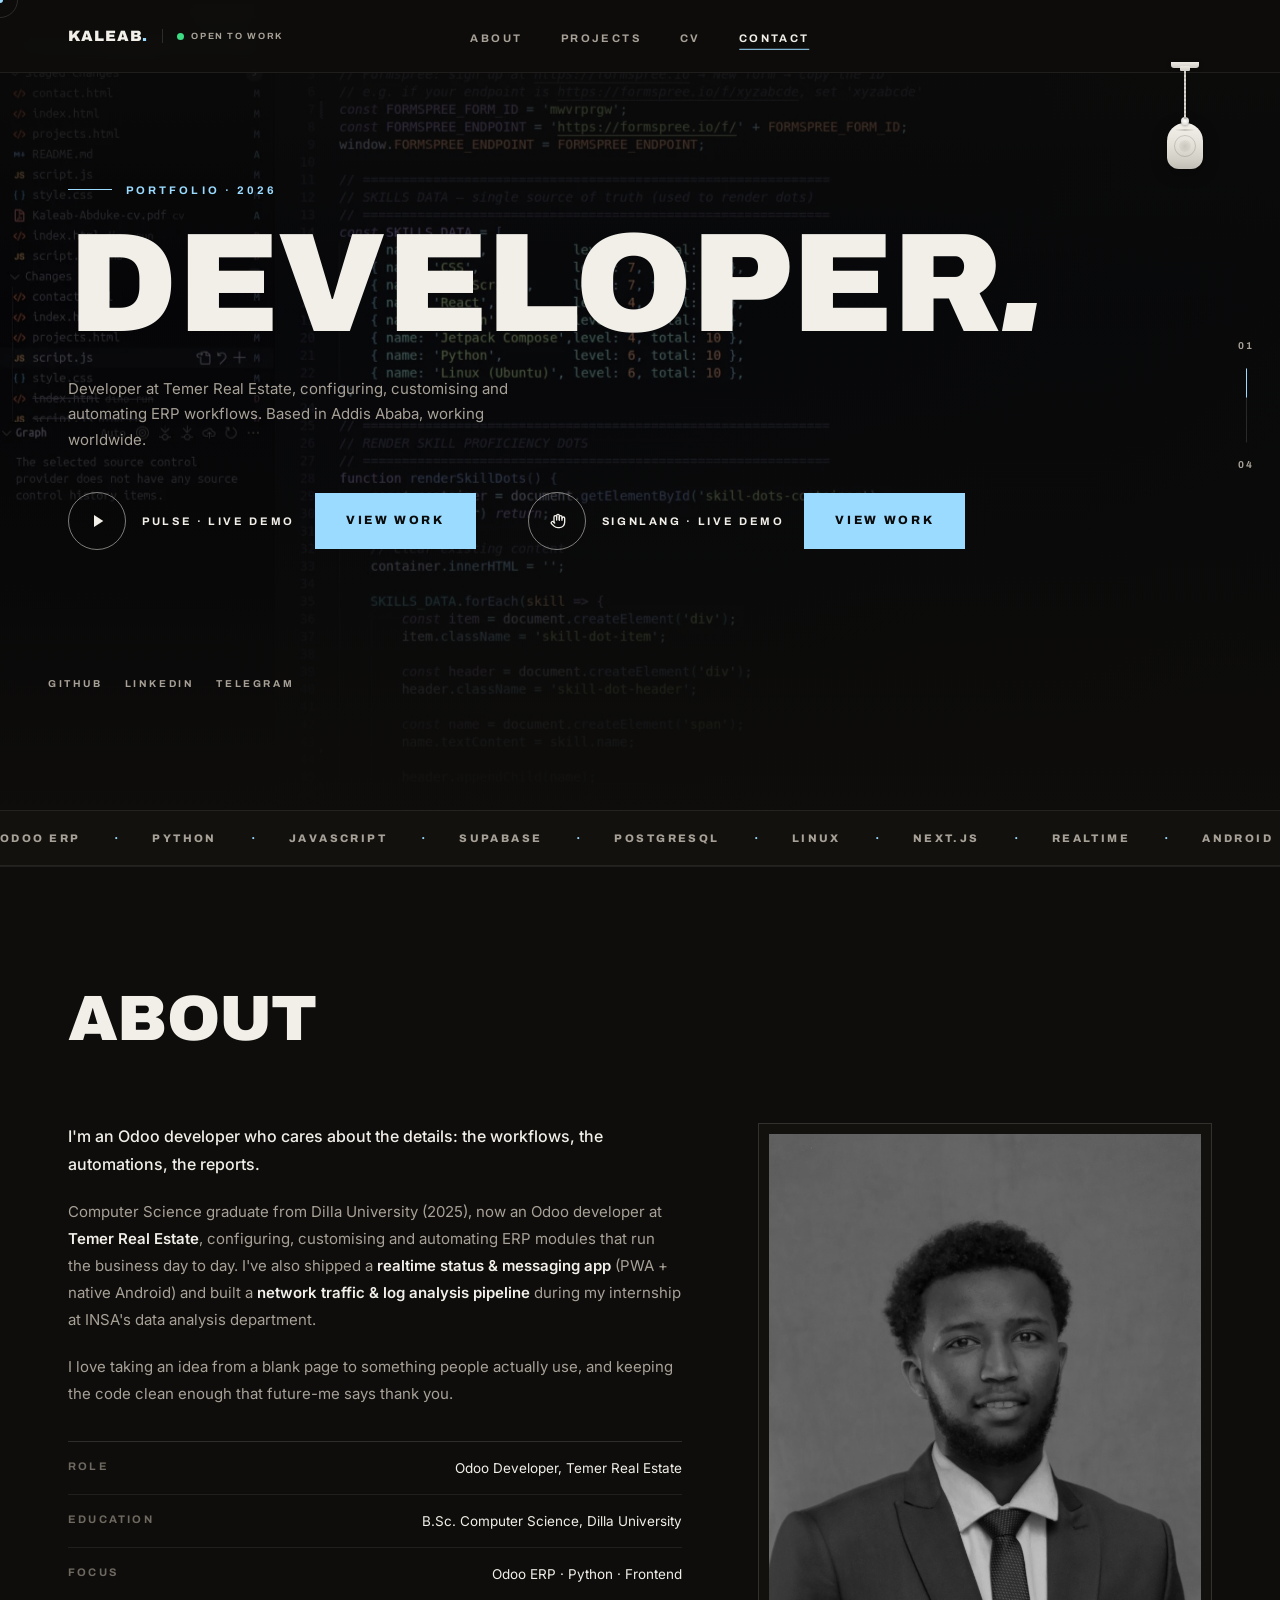
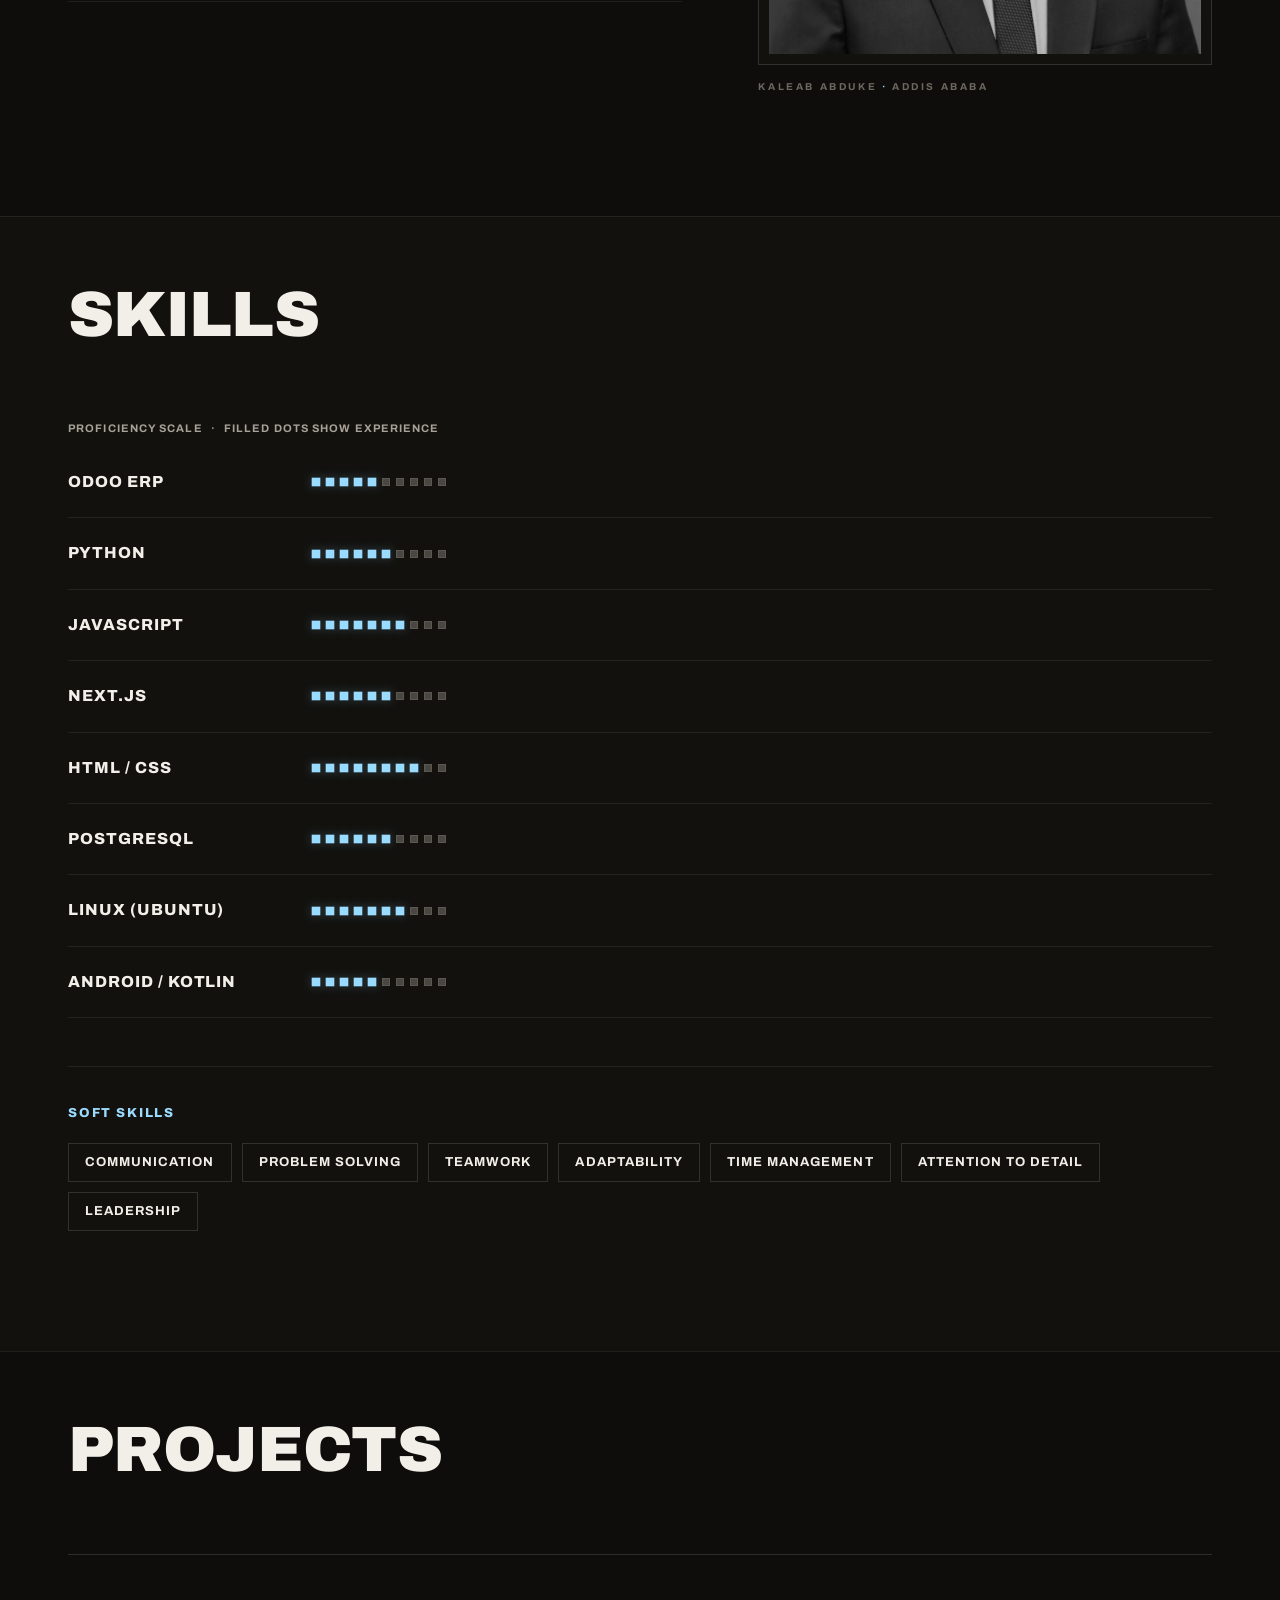
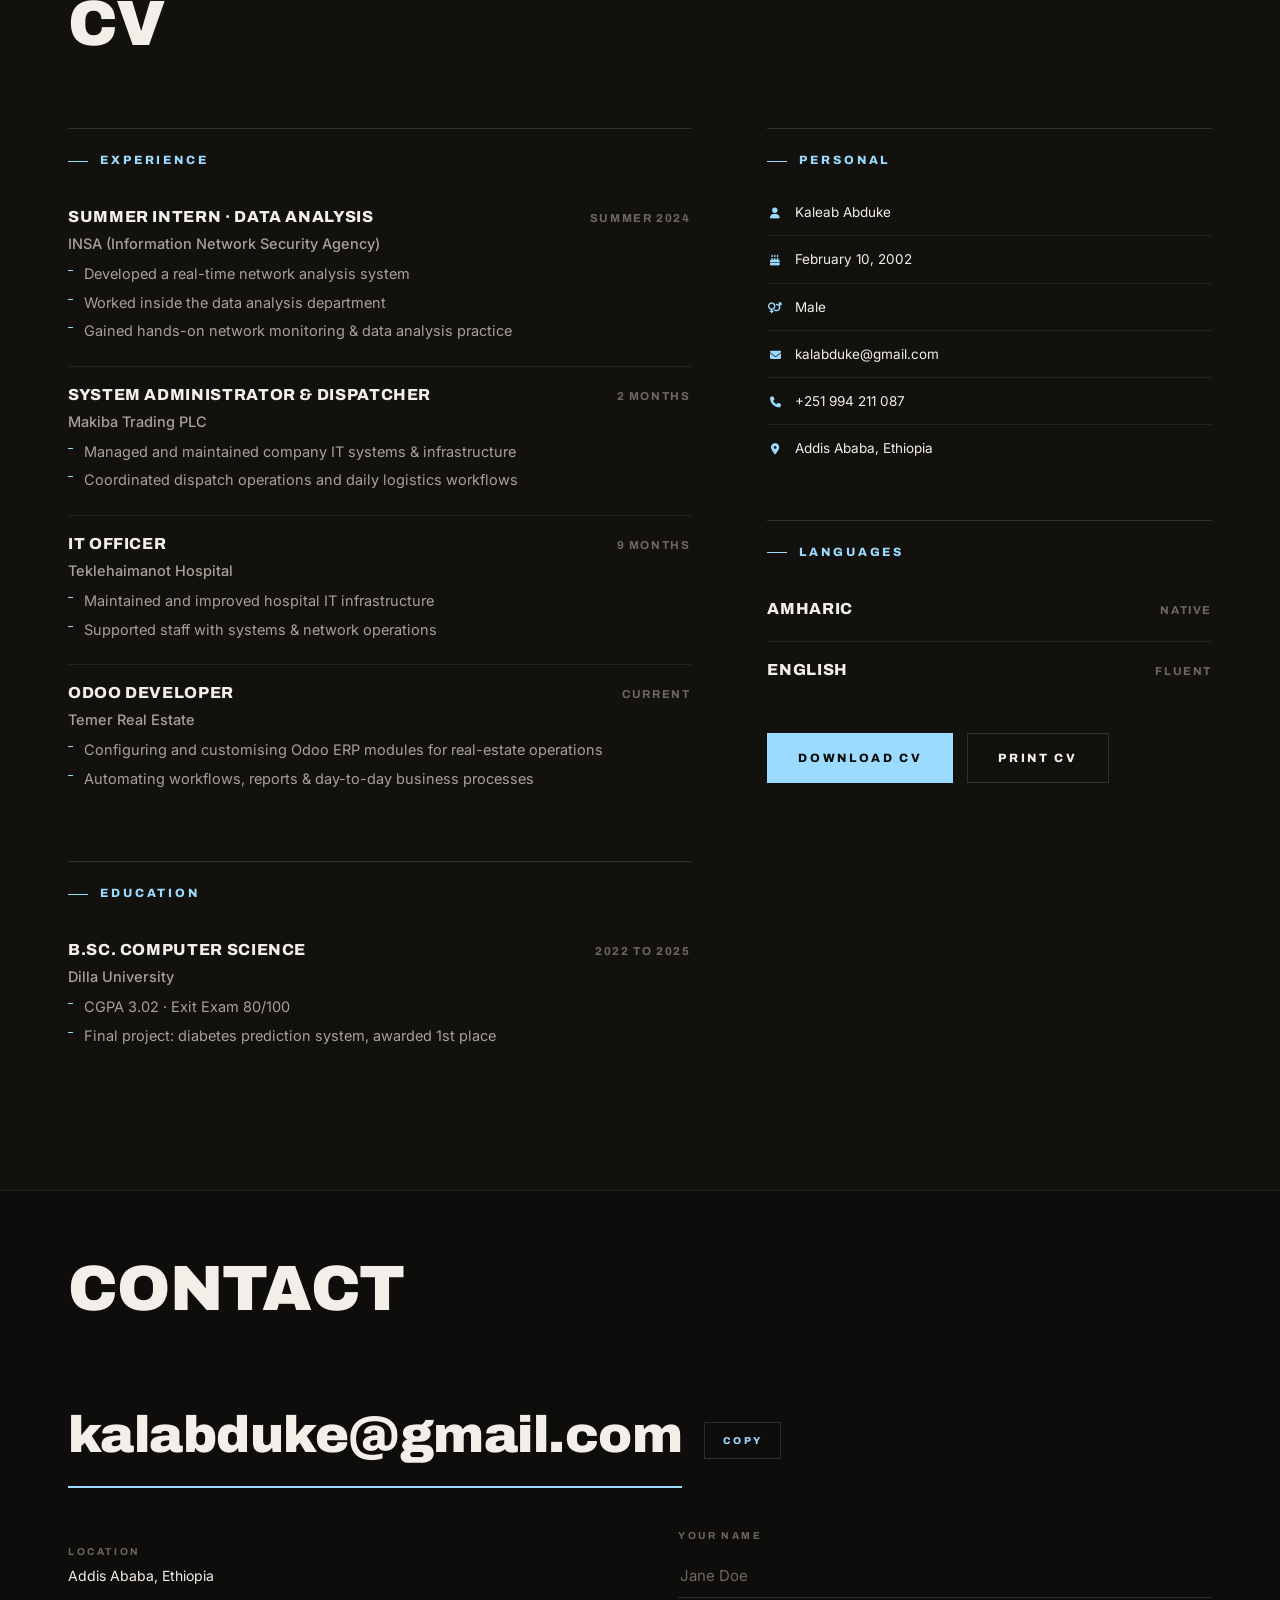
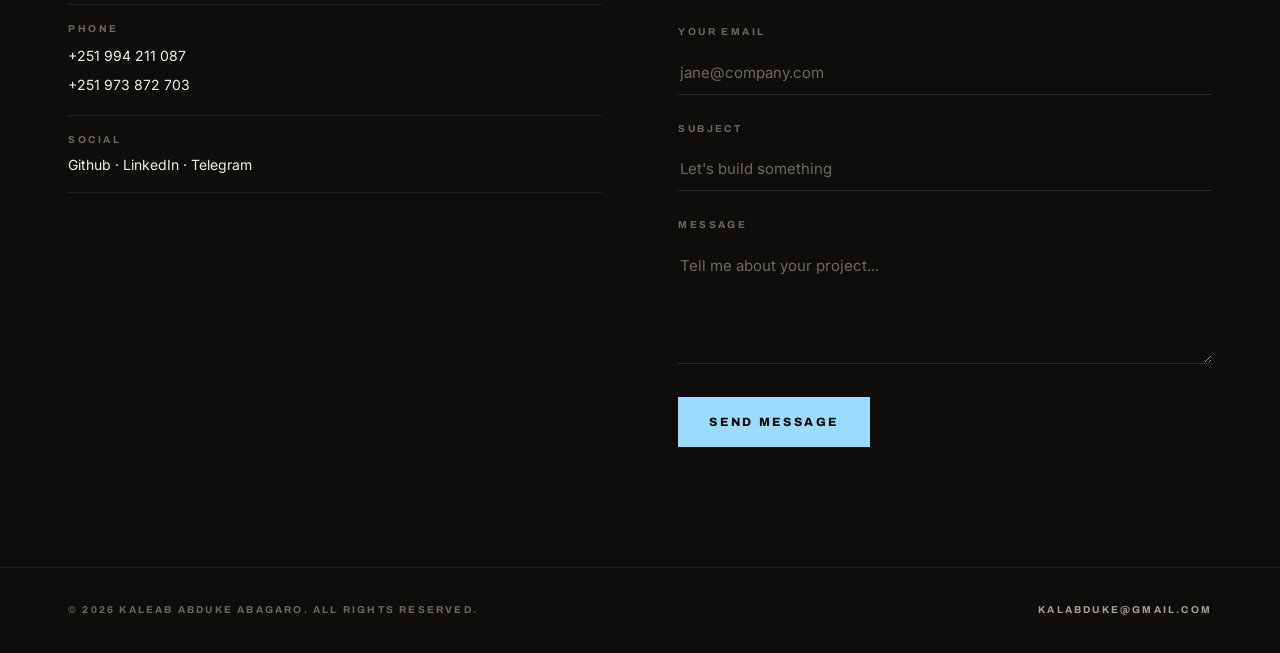
==== commit 708cb3b4: "Add OCR Studio to homepage featured projects list The homepage maintained a separate copy of the pro" ====
--- a/index.html
+++ b/index.html
@@ -308,9 +308,38 @@
                 </div>
             </article>
 
+            <!-- OCR Studio -->
+            <article class="project-row reveal" data-tilt>
+                <div class="proj-num">04</div>
+                <div class="proj-body">
+                    <h3 class="proj-title">OCR Studio · In-Browser Text Recognition</h3>
+                    <p class="proj-desc">
+                        A fully client-side OCR website that reads text from images and PDFs
+                        without ever uploading anything. Supports printed documents, screenshots,
+                        tables, and handwriting (via TrOCR AI). Works offline after first load,
+                        handles 30 languages including Amharic, and processes multi-page PDFs and
+                        batch uploads — all inside the browser tab.
+                    </p>
+                    <div class="proj-meta">
+                        <span>JavaScript</span><span>Tesseract.js</span><span>TrOCR</span>
+                        <span>PDF.js</span><span>ONNX</span><span>GitHub Pages</span>
+                    </div>
+                    <div class="proj-links">
+                        <a href="https://kalabduke.github.io/ocr-studio/" target="_blank" rel="noopener noreferrer">
+                            Live Demo
+                            <svg viewBox="0 0 24 24"><path d="M7 17L17 7M9 7h8v8"></path></svg>
+                        </a>
+                        <a href="https://github.com/Kalabduke/ocr-studio" target="_blank" rel="noopener noreferrer">
+                            Github
+                            <svg viewBox="0 0 24 24"><path d="M7 17L17 7M9 7h8v8"></path></svg>
+                        </a>
+                    </div>
+                </div>
+            </article>
+
             <!-- Coming soon -->
             <article class="project-row reveal" data-tilt>
-                <div class="proj-num">04</div>
+                <div class="proj-num">05</div>
                 <div class="proj-body">
                     <h3 class="proj-title">More Coming Soon</h3>
                     <p class="proj-desc">
--- a/style.css
+++ b/style.css
@@ -948,13 +948,13 @@
     border: 1px solid var(--line);
     padding: 10px;
     background: var(--bg-2);
-    max-width: 84%;
+    max-width: 100%;
 }
 
 .about-photo img {
     width: 100%;
+    height: clamp(420px, 41vw, 520px);
     filter: grayscale(100%) contrast(1.05);
-    aspect-ratio: 4 / 5;
     object-fit: cover;
 }
 
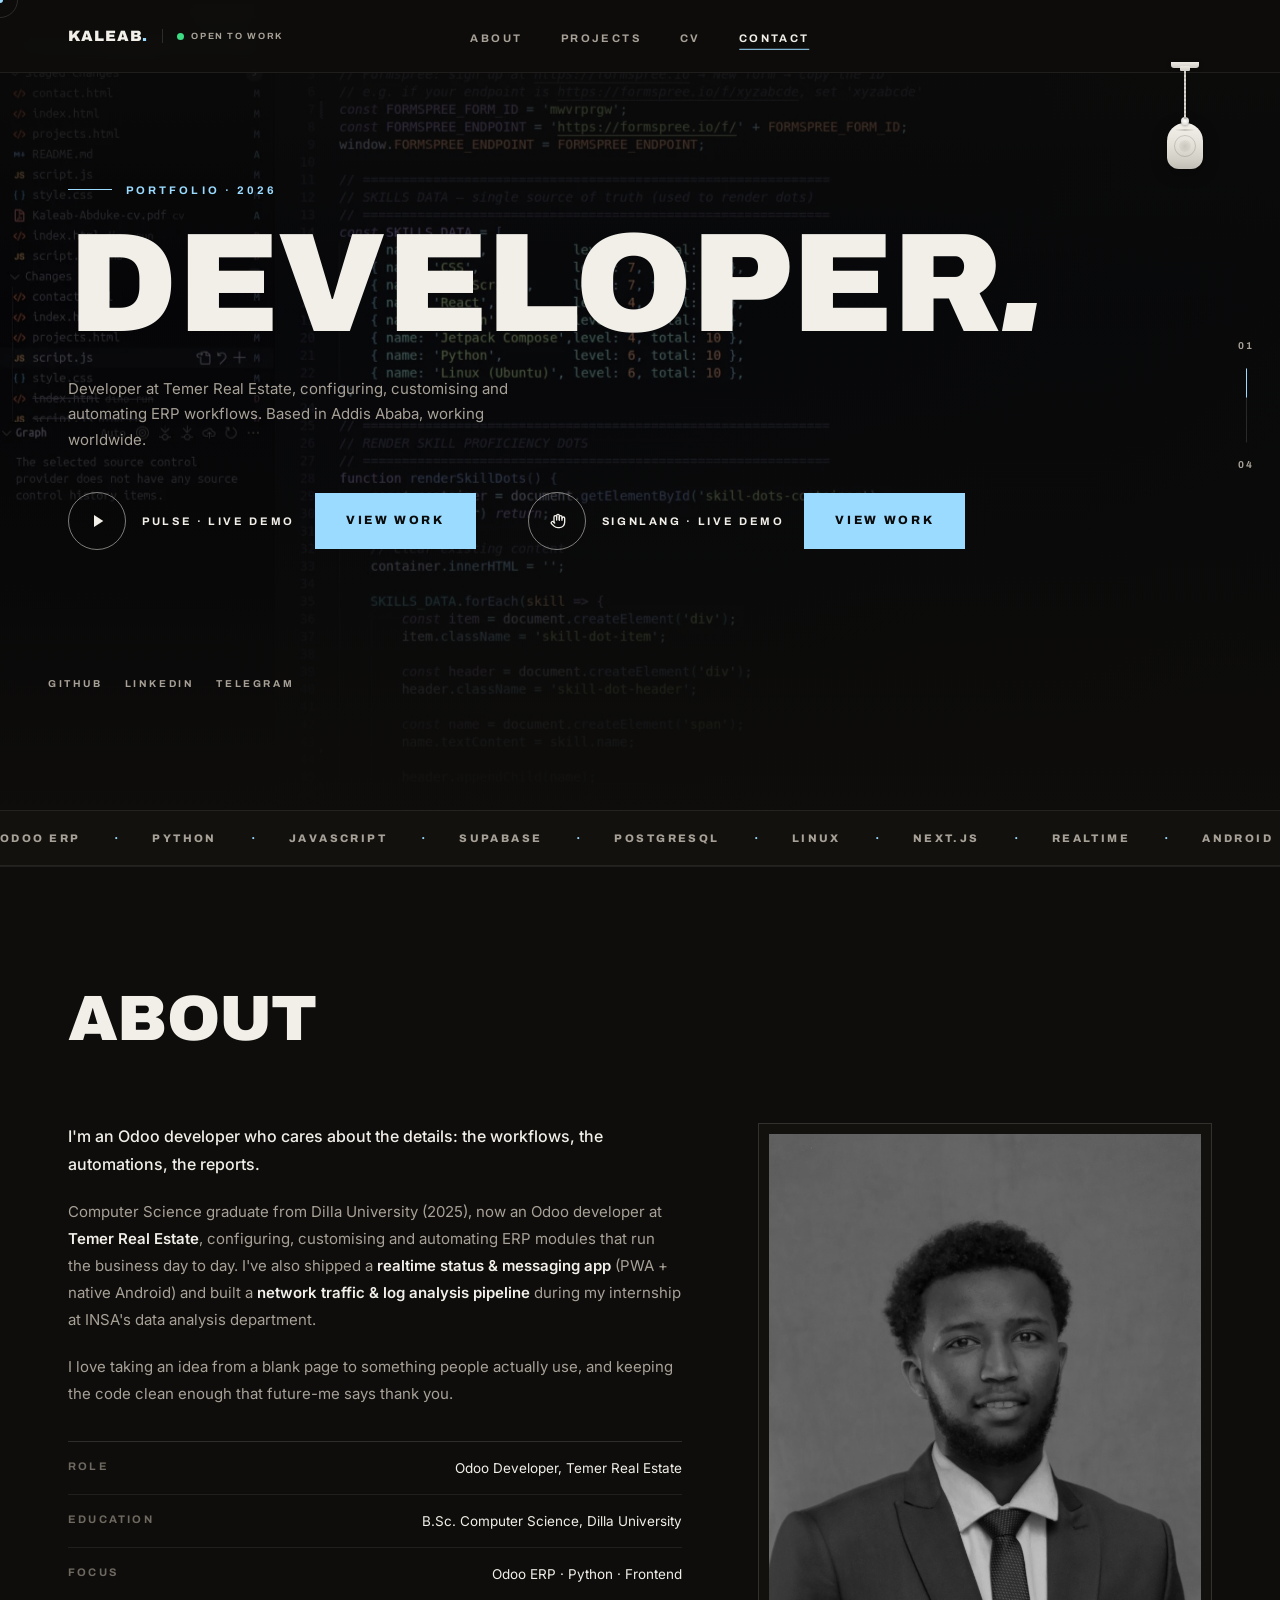
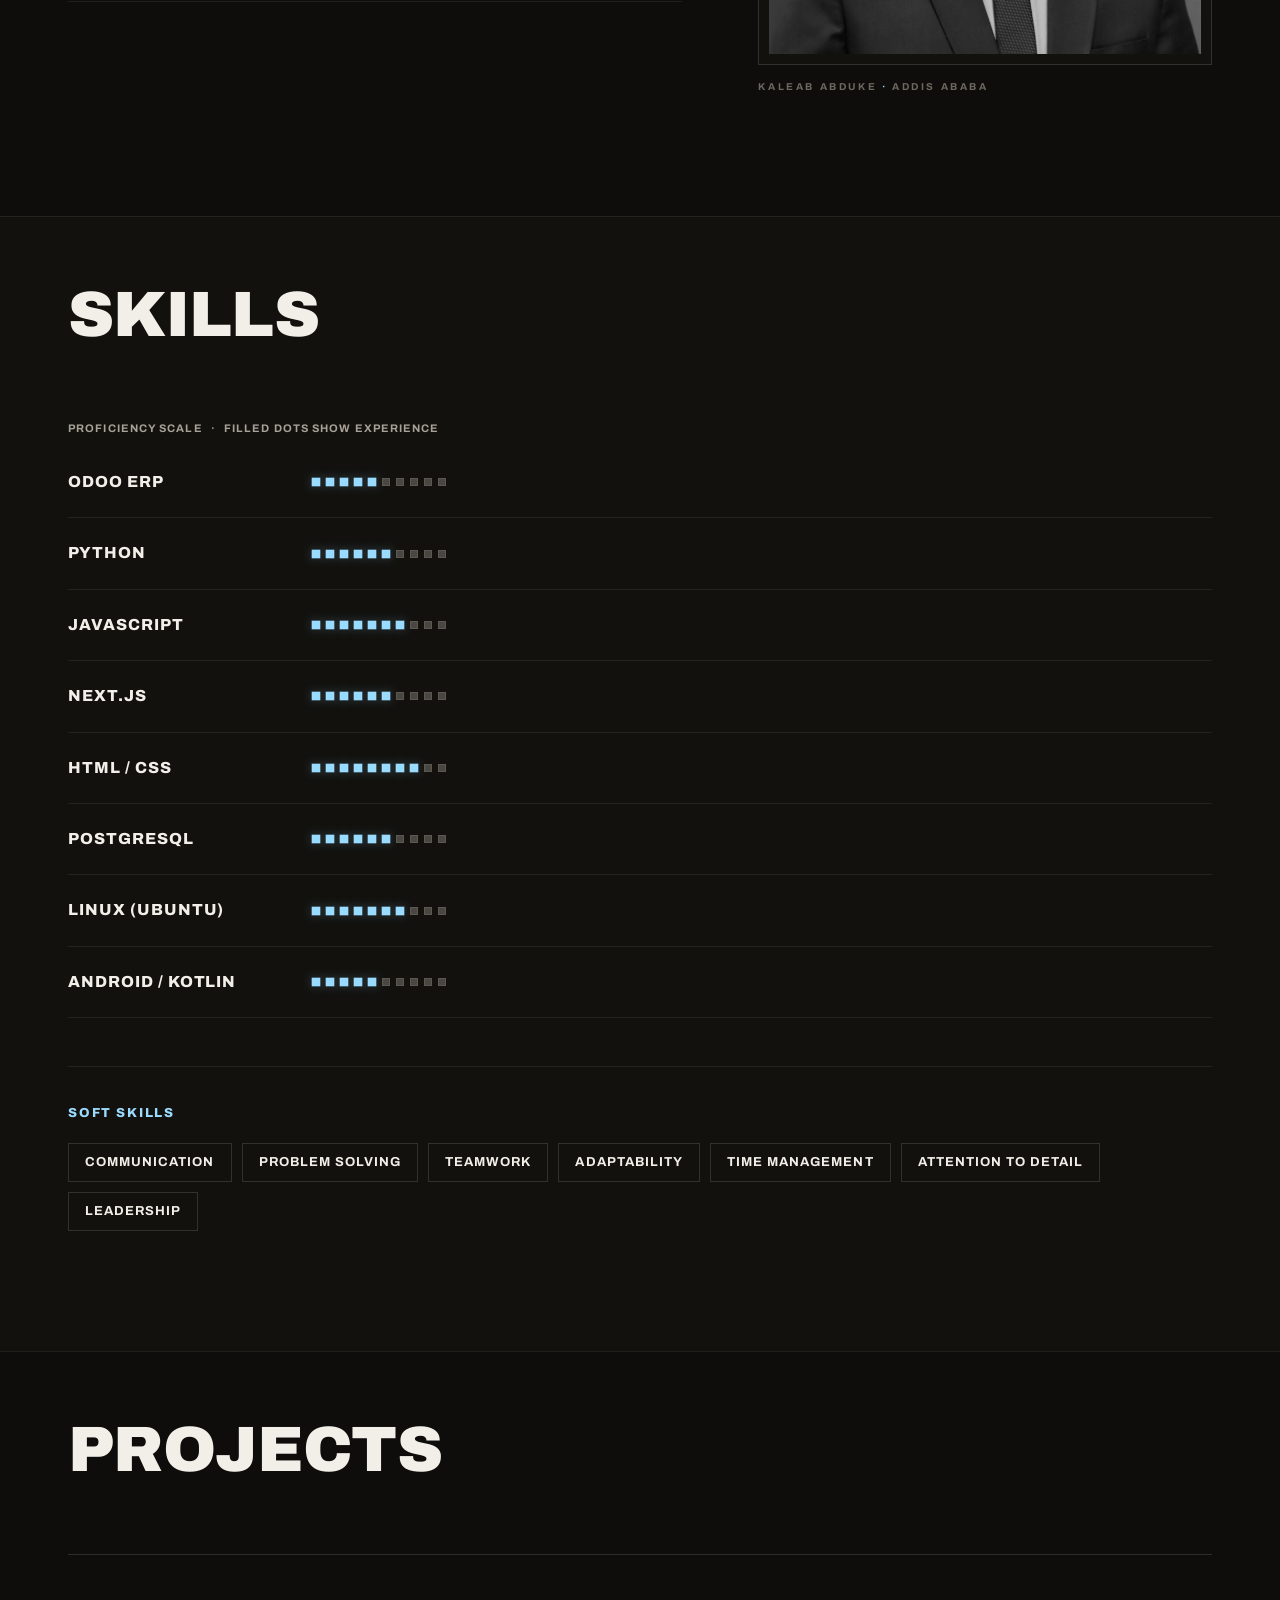
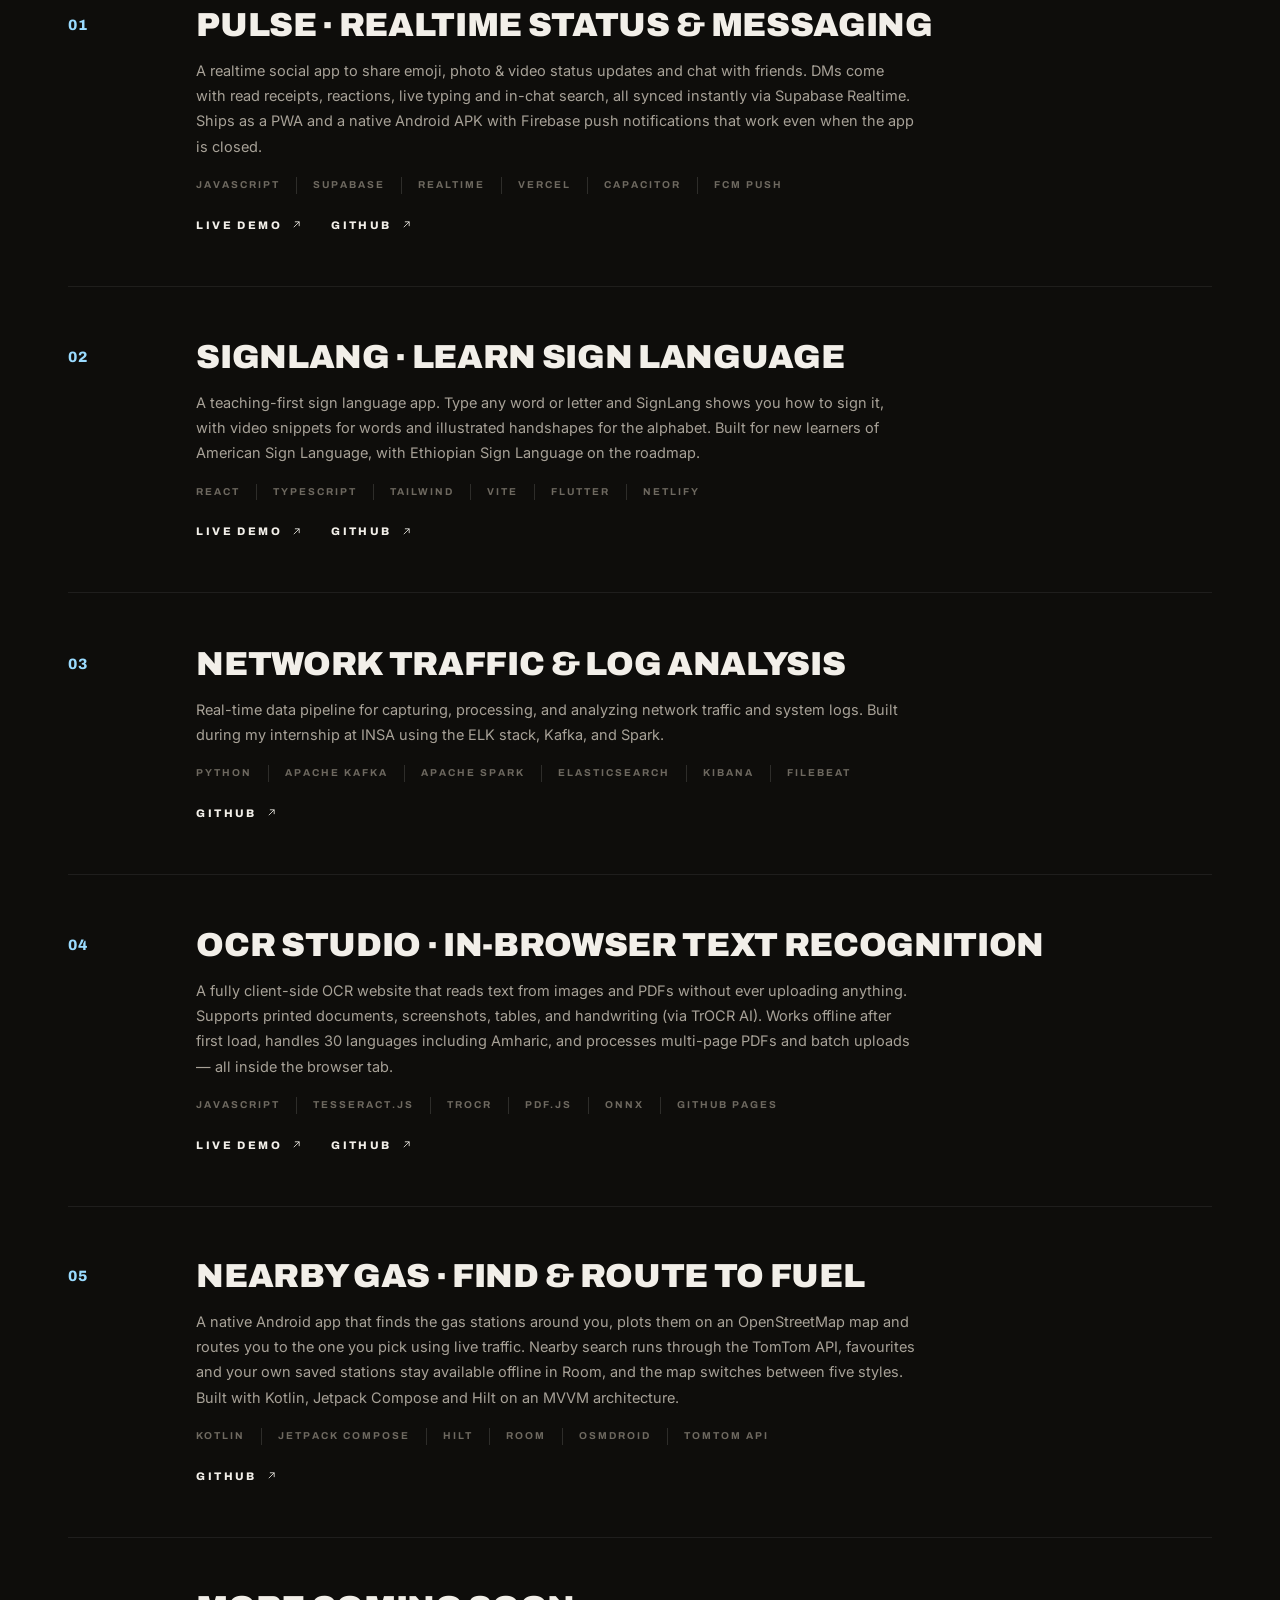
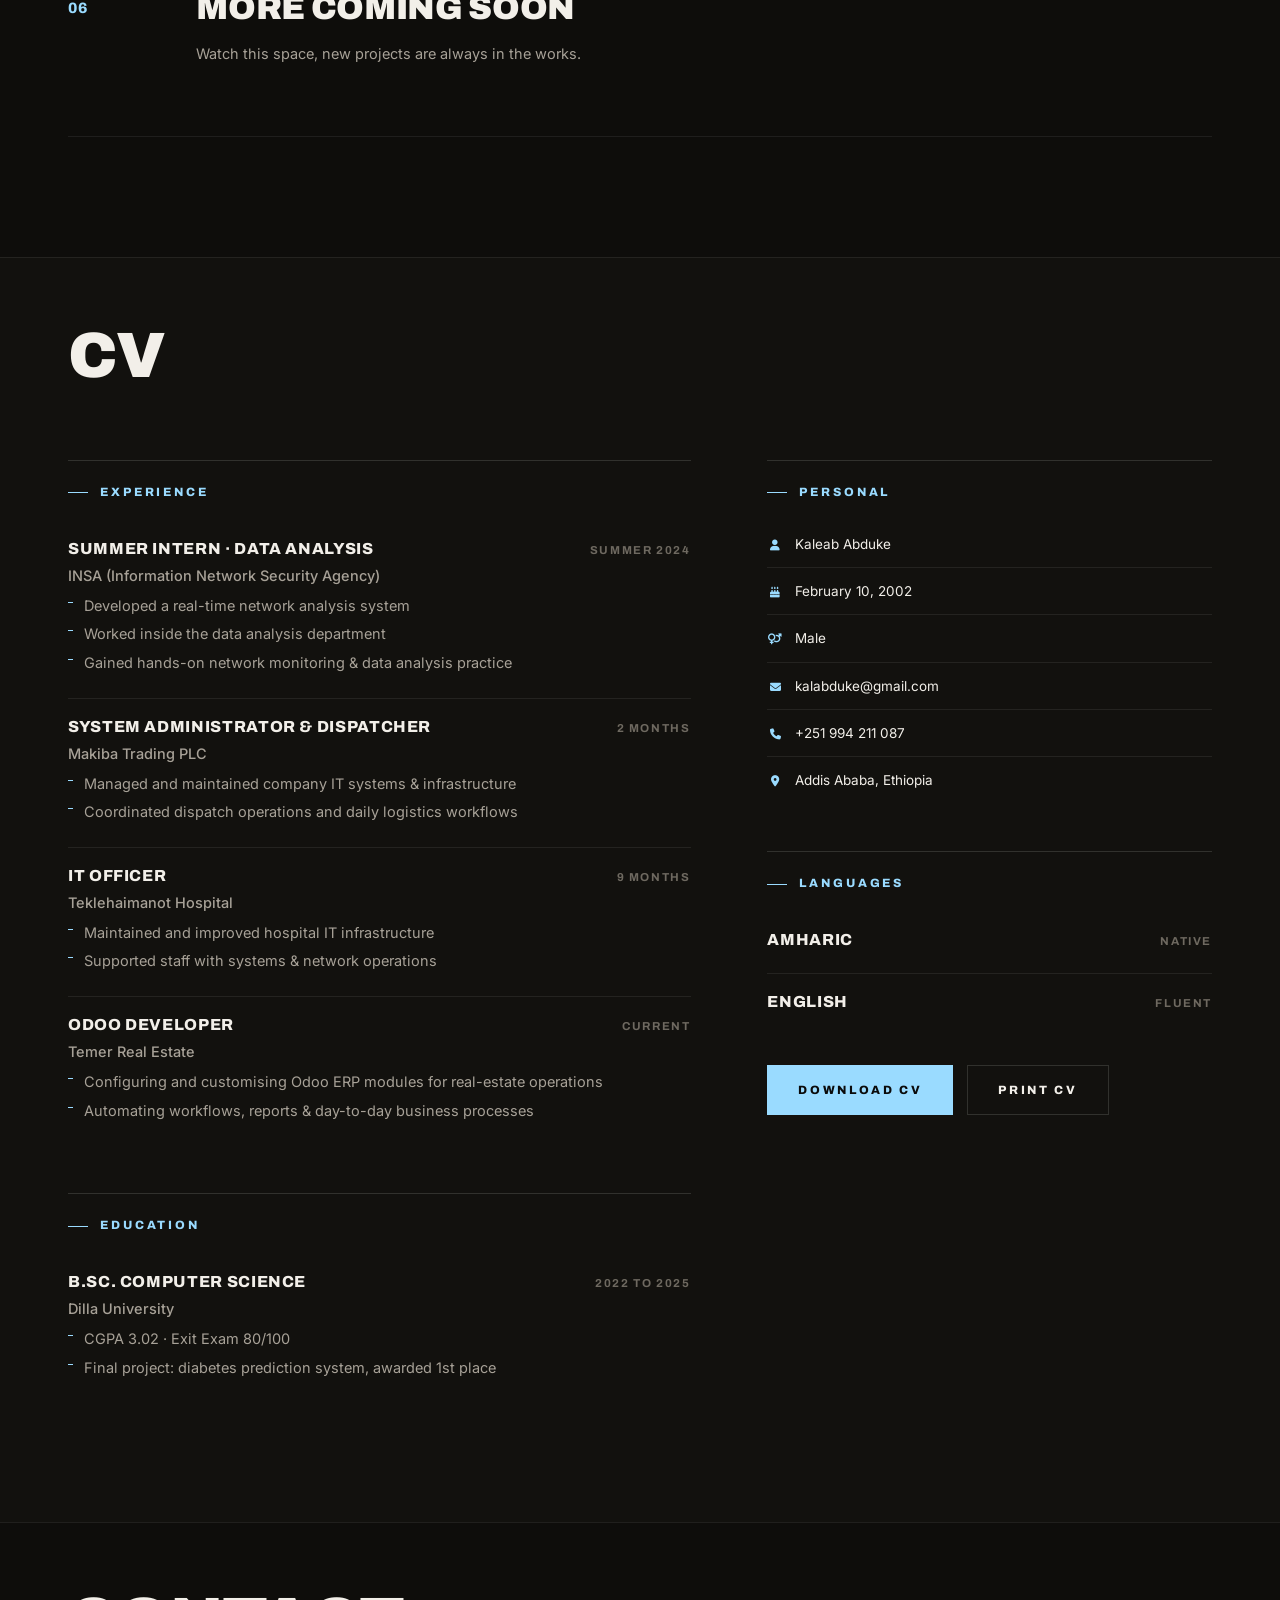
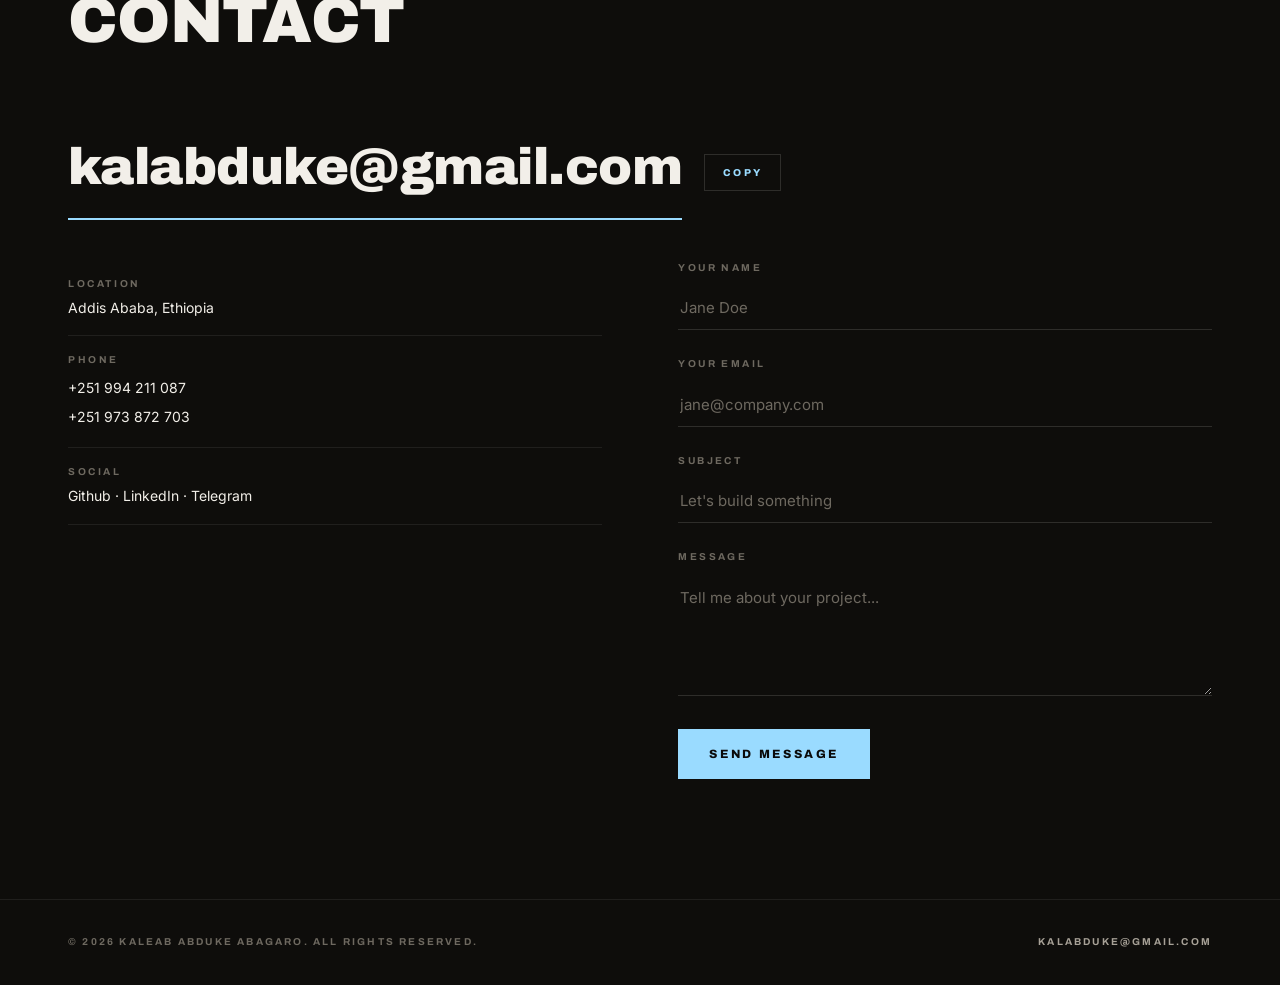
==== commit e113ade4: "Feature Nearby Gas alongside the other selected work Add the Android gas station finder to the proje" ====
--- a/index.html
+++ b/index.html
@@ -337,9 +337,34 @@
                 </div>
             </article>
 
+            <!-- Nearby Gas -->
+            <article class="project-row reveal" data-tilt>
+                <div class="proj-num">05</div>
+                <div class="proj-body">
+                    <h3 class="proj-title">Nearby Gas · Find &amp; Route to Fuel</h3>
+                    <p class="proj-desc">
+                        A native Android app that finds the gas stations around you, plots them on
+                        an OpenStreetMap map and routes you to the one you pick using live traffic.
+                        Nearby search runs through the TomTom API, favourites and your own saved
+                        stations stay available offline in Room, and the map switches between five
+                        styles. Built with Kotlin, Jetpack Compose and Hilt on an MVVM architecture.
+                    </p>
+                    <div class="proj-meta">
+                        <span>Kotlin</span><span>Jetpack Compose</span><span>Hilt</span>
+                        <span>Room</span><span>osmdroid</span><span>TomTom API</span>
+                    </div>
+                    <div class="proj-links">
+                        <a href="https://github.com/Kalabduke/GasStationTracking" target="_blank" rel="noopener noreferrer">
+                            Github
+                            <svg viewBox="0 0 24 24"><path d="M7 17L17 7M9 7h8v8"></path></svg>
+                        </a>
+                    </div>
+                </div>
+            </article>
+
             <!-- Coming soon -->
             <article class="project-row reveal" data-tilt>
-                <div class="proj-num">05</div>
+                <div class="proj-num">06</div>
                 <div class="proj-body">
                     <h3 class="proj-title">More Coming Soon</h3>
                     <p class="proj-desc">
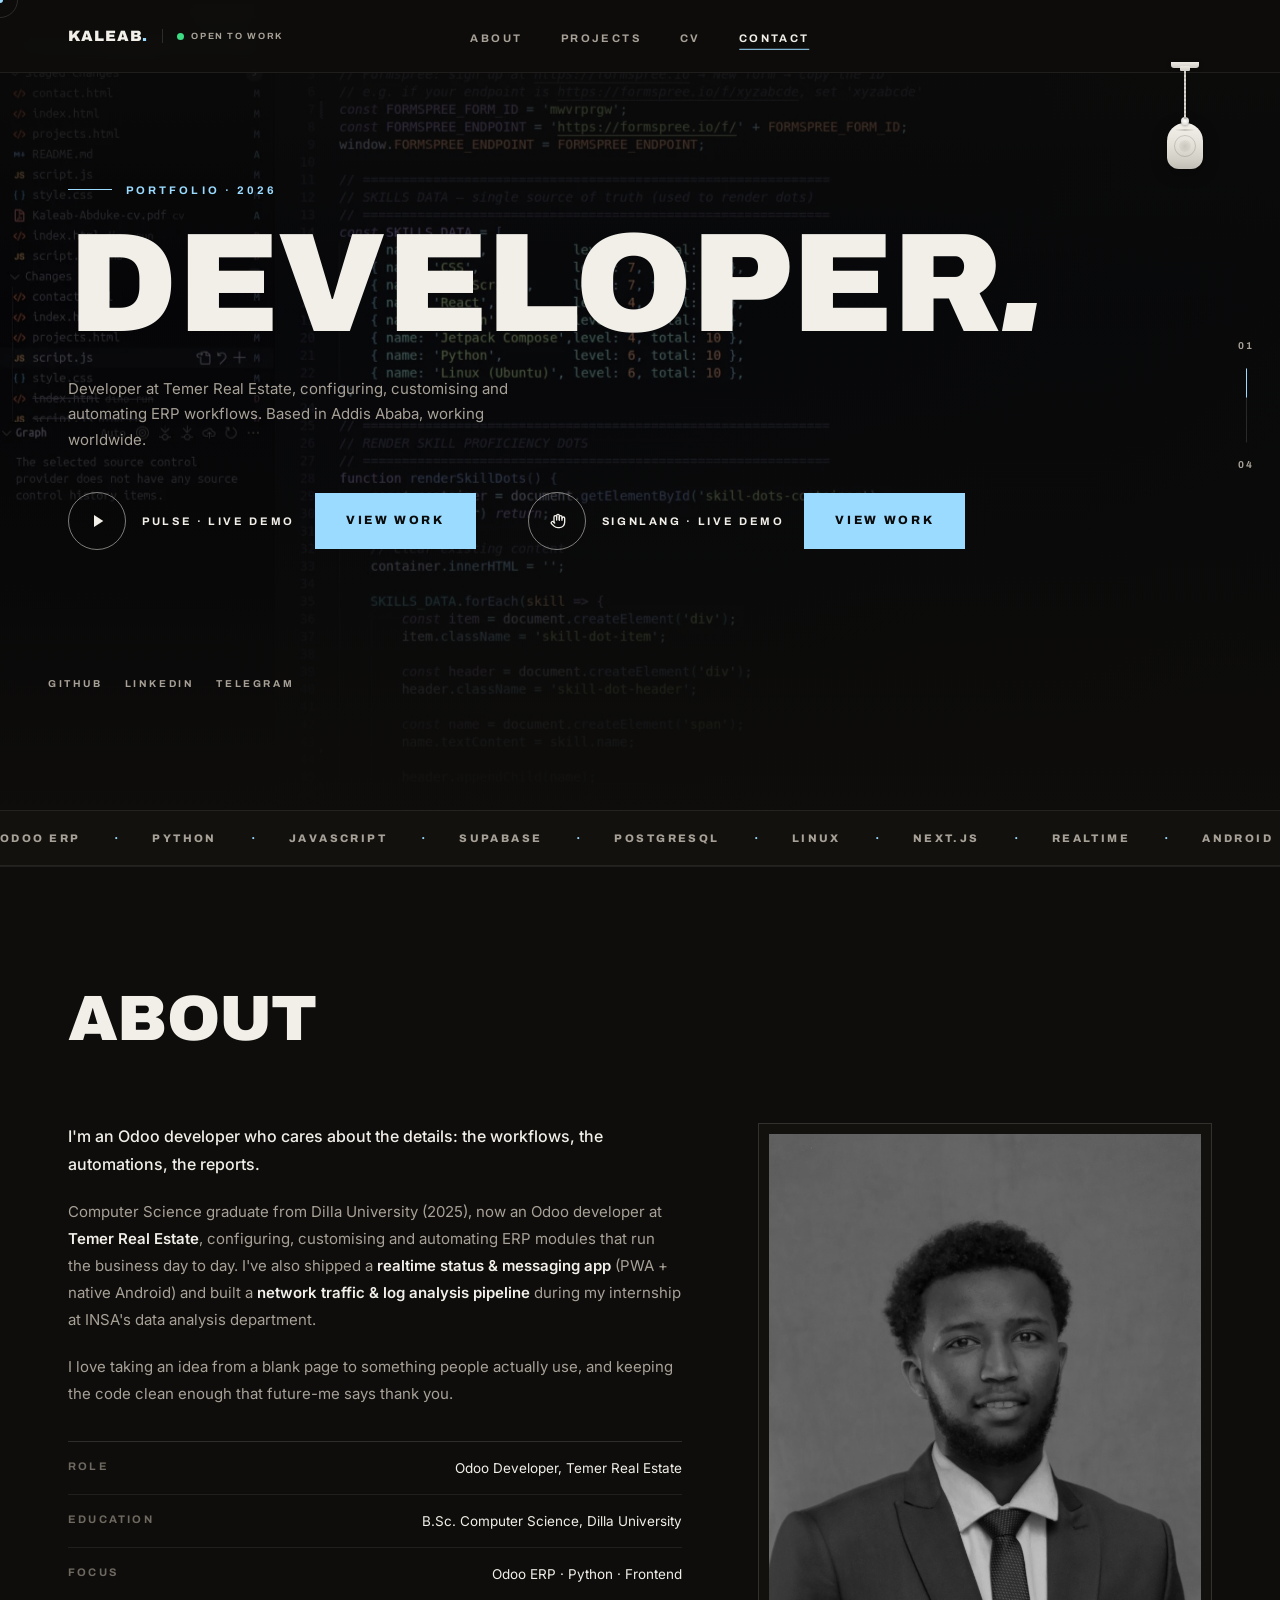
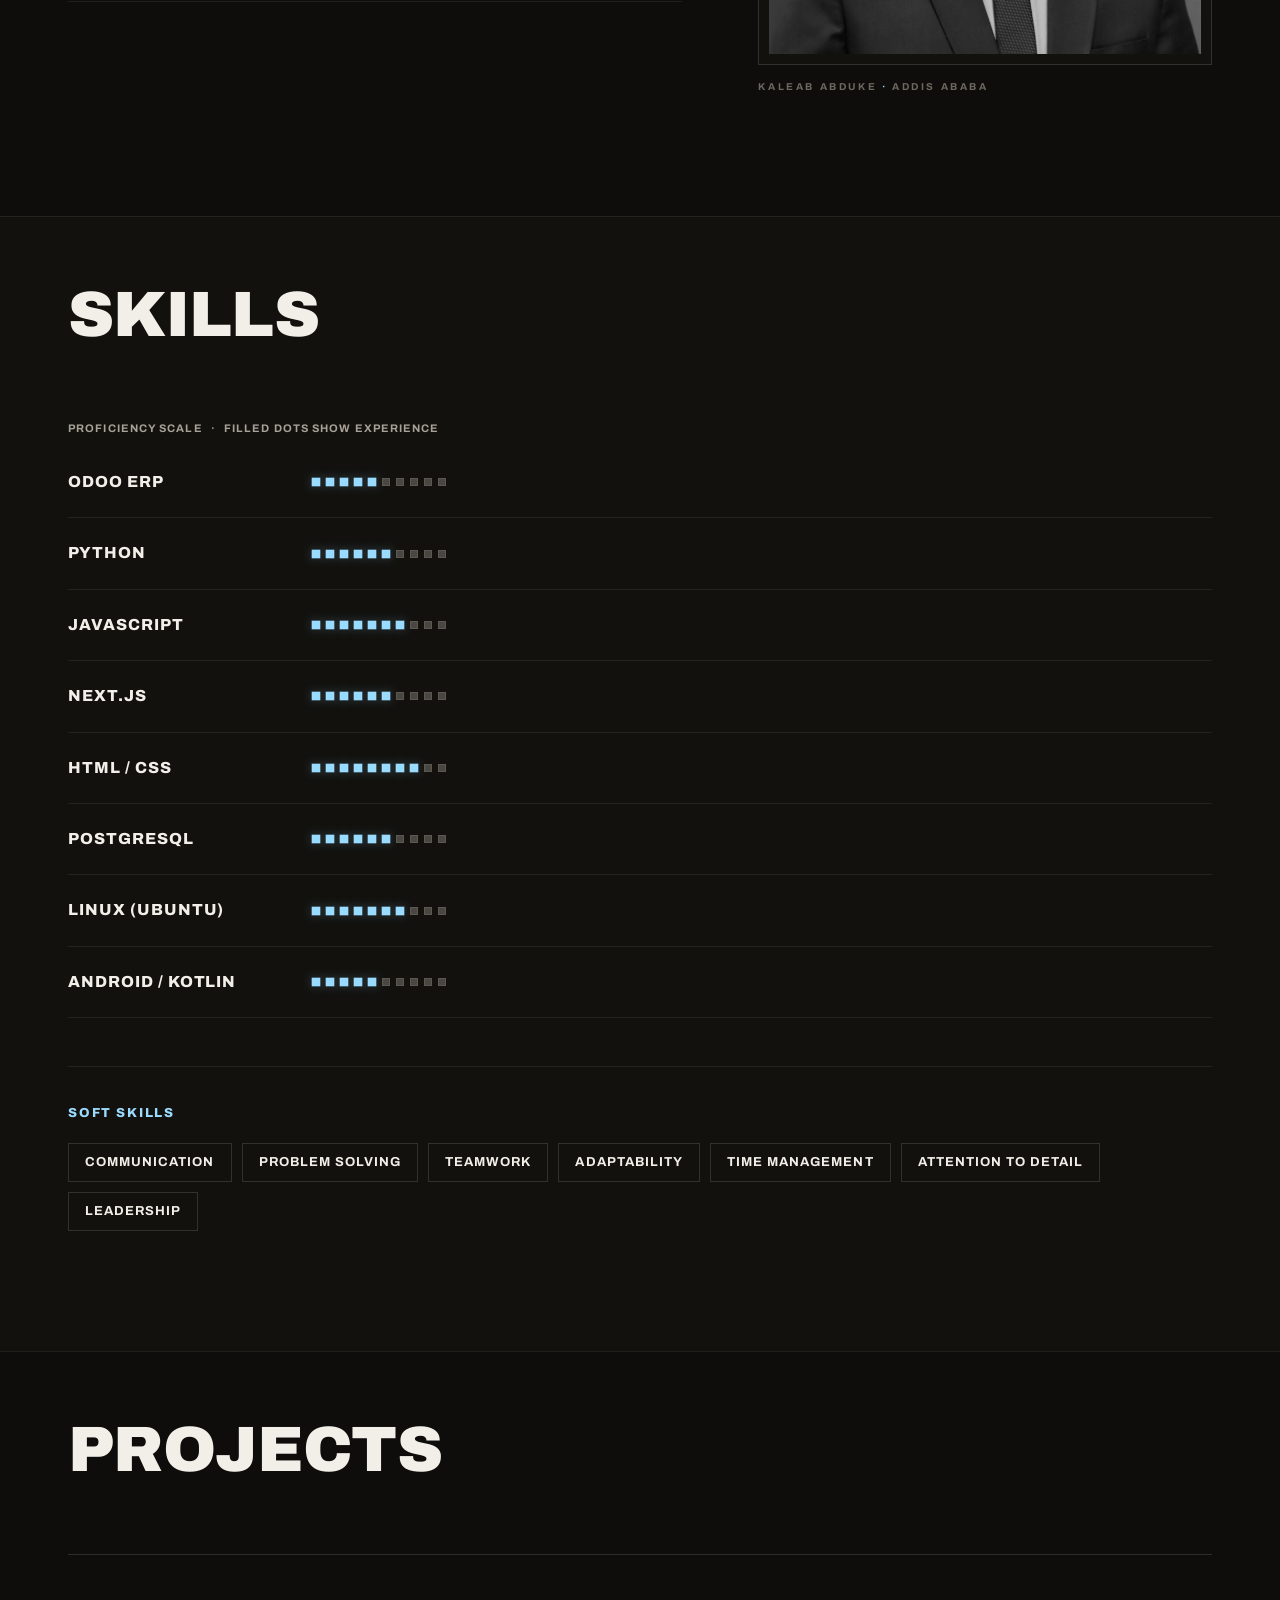
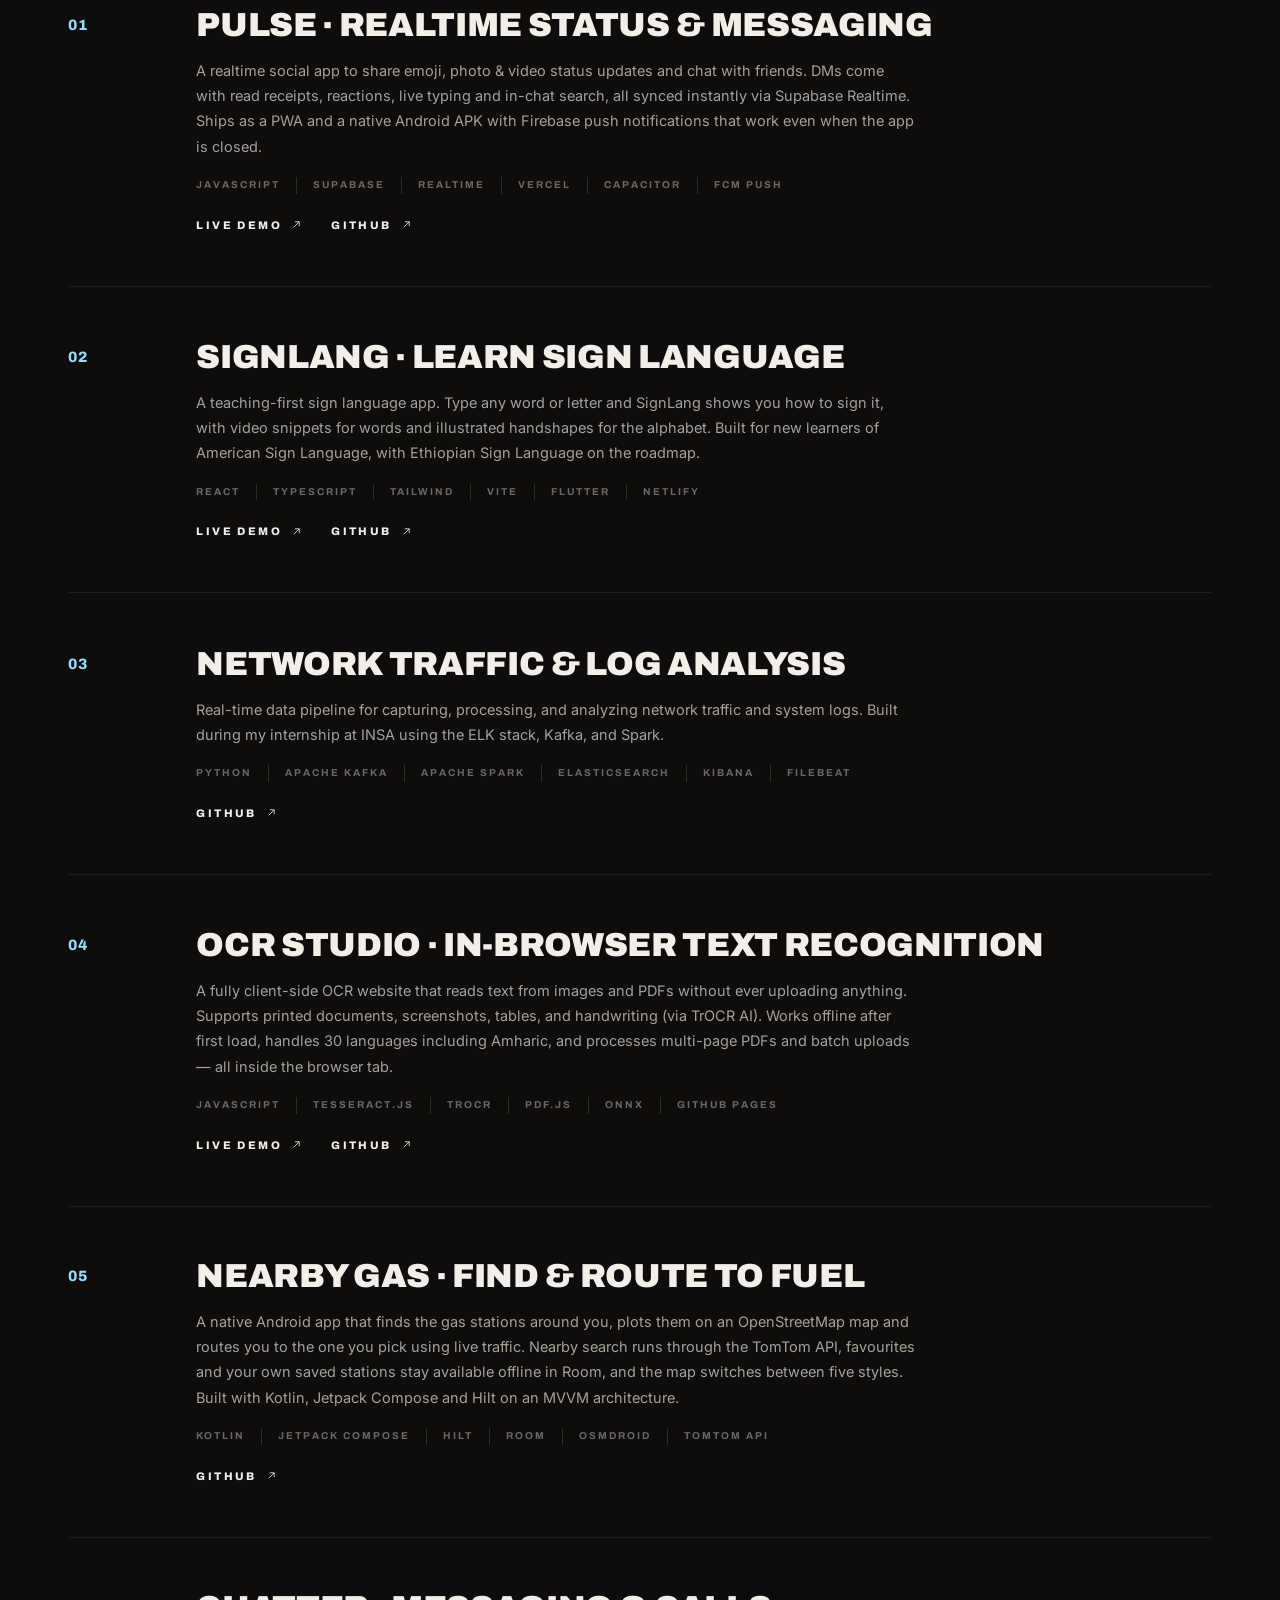
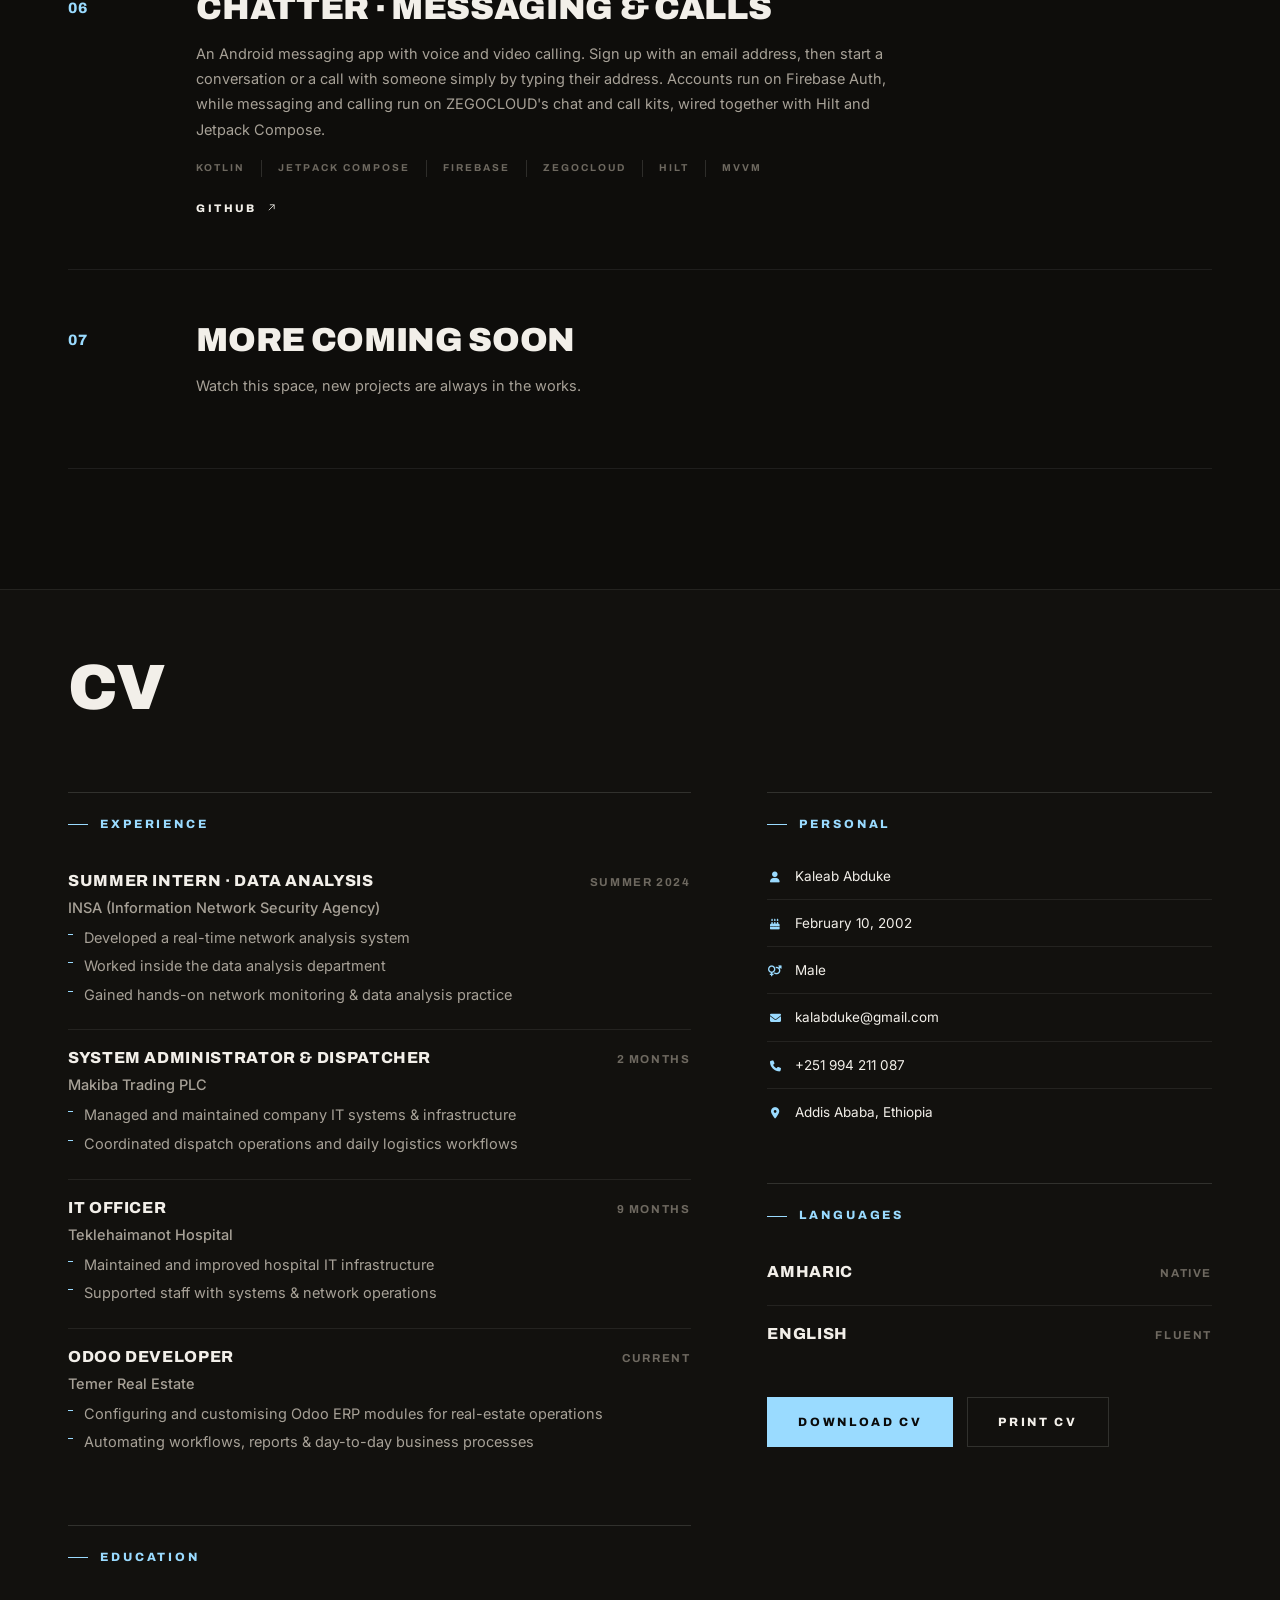
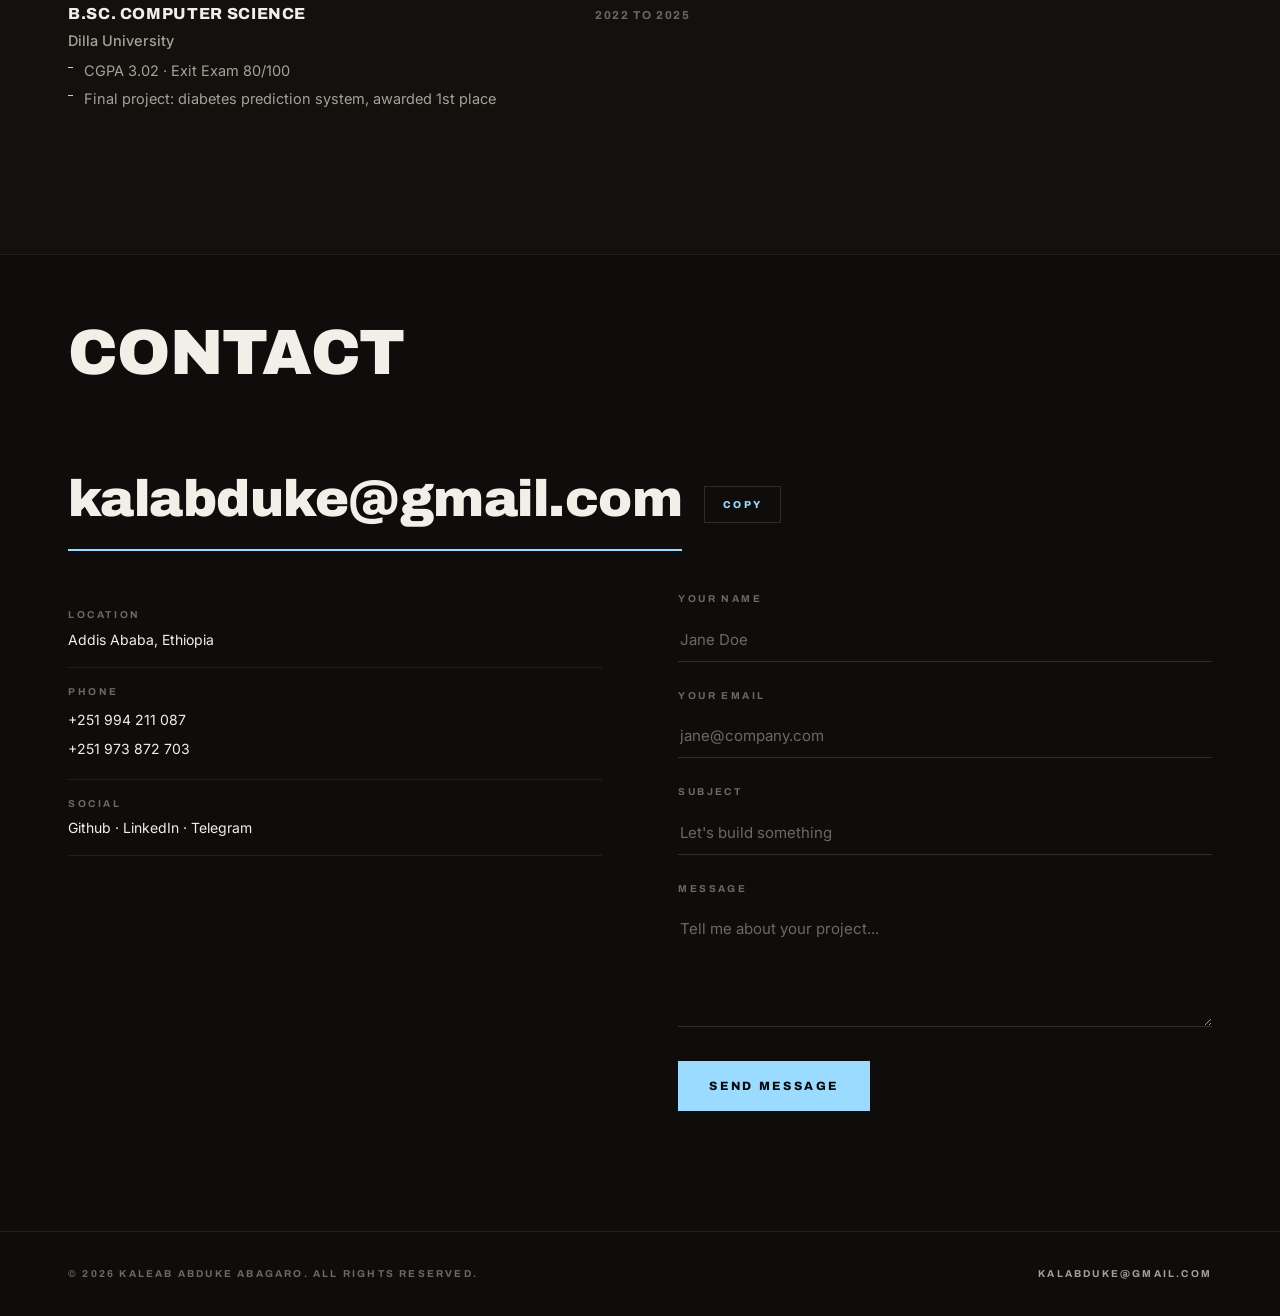
==== commit 976ab20d: "Feature Chatter alongside the other selected work Add the Android messaging and calling app to the p" ====
--- a/index.html
+++ b/index.html
@@ -362,9 +362,34 @@
                 </div>
             </article>
 
+            <!-- Chatter -->
+            <article class="project-row reveal" data-tilt>
+                <div class="proj-num">06</div>
+                <div class="proj-body">
+                    <h3 class="proj-title">Chatter · Messaging &amp; Calls</h3>
+                    <p class="proj-desc">
+                        An Android messaging app with voice and video calling. Sign up with an
+                        email address, then start a conversation or a call with someone simply by
+                        typing their address. Accounts run on Firebase Auth, while messaging and
+                        calling run on ZEGOCLOUD's chat and call kits, wired together with Hilt
+                        and Jetpack Compose.
+                    </p>
+                    <div class="proj-meta">
+                        <span>Kotlin</span><span>Jetpack Compose</span><span>Firebase</span>
+                        <span>ZEGOCLOUD</span><span>Hilt</span><span>MVVM</span>
+                    </div>
+                    <div class="proj-links">
+                        <a href="https://github.com/Kalabduke/Chatter" target="_blank" rel="noopener noreferrer">
+                            Github
+                            <svg viewBox="0 0 24 24"><path d="M7 17L17 7M9 7h8v8"></path></svg>
+                        </a>
+                    </div>
+                </div>
+            </article>
+
             <!-- Coming soon -->
             <article class="project-row reveal" data-tilt>
-                <div class="proj-num">06</div>
+                <div class="proj-num">07</div>
                 <div class="proj-body">
                     <h3 class="proj-title">More Coming Soon</h3>
                     <p class="proj-desc">
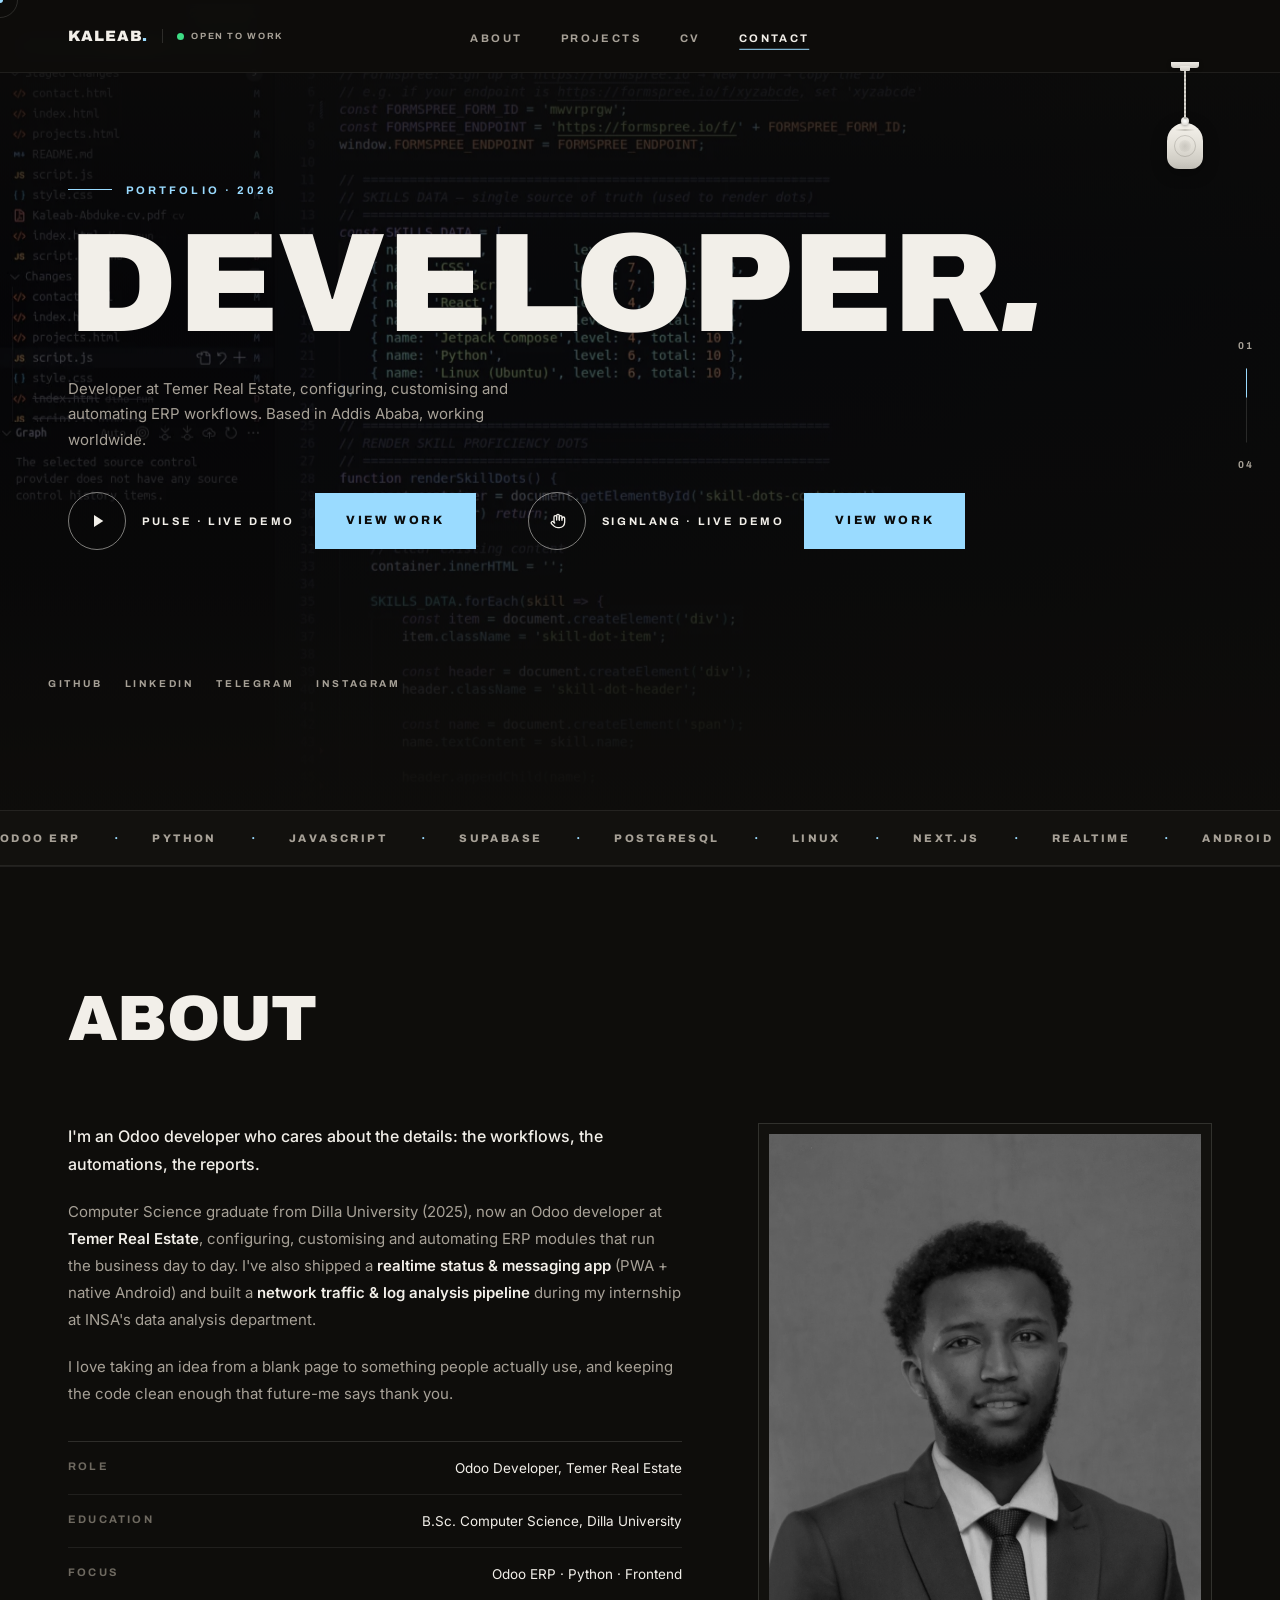
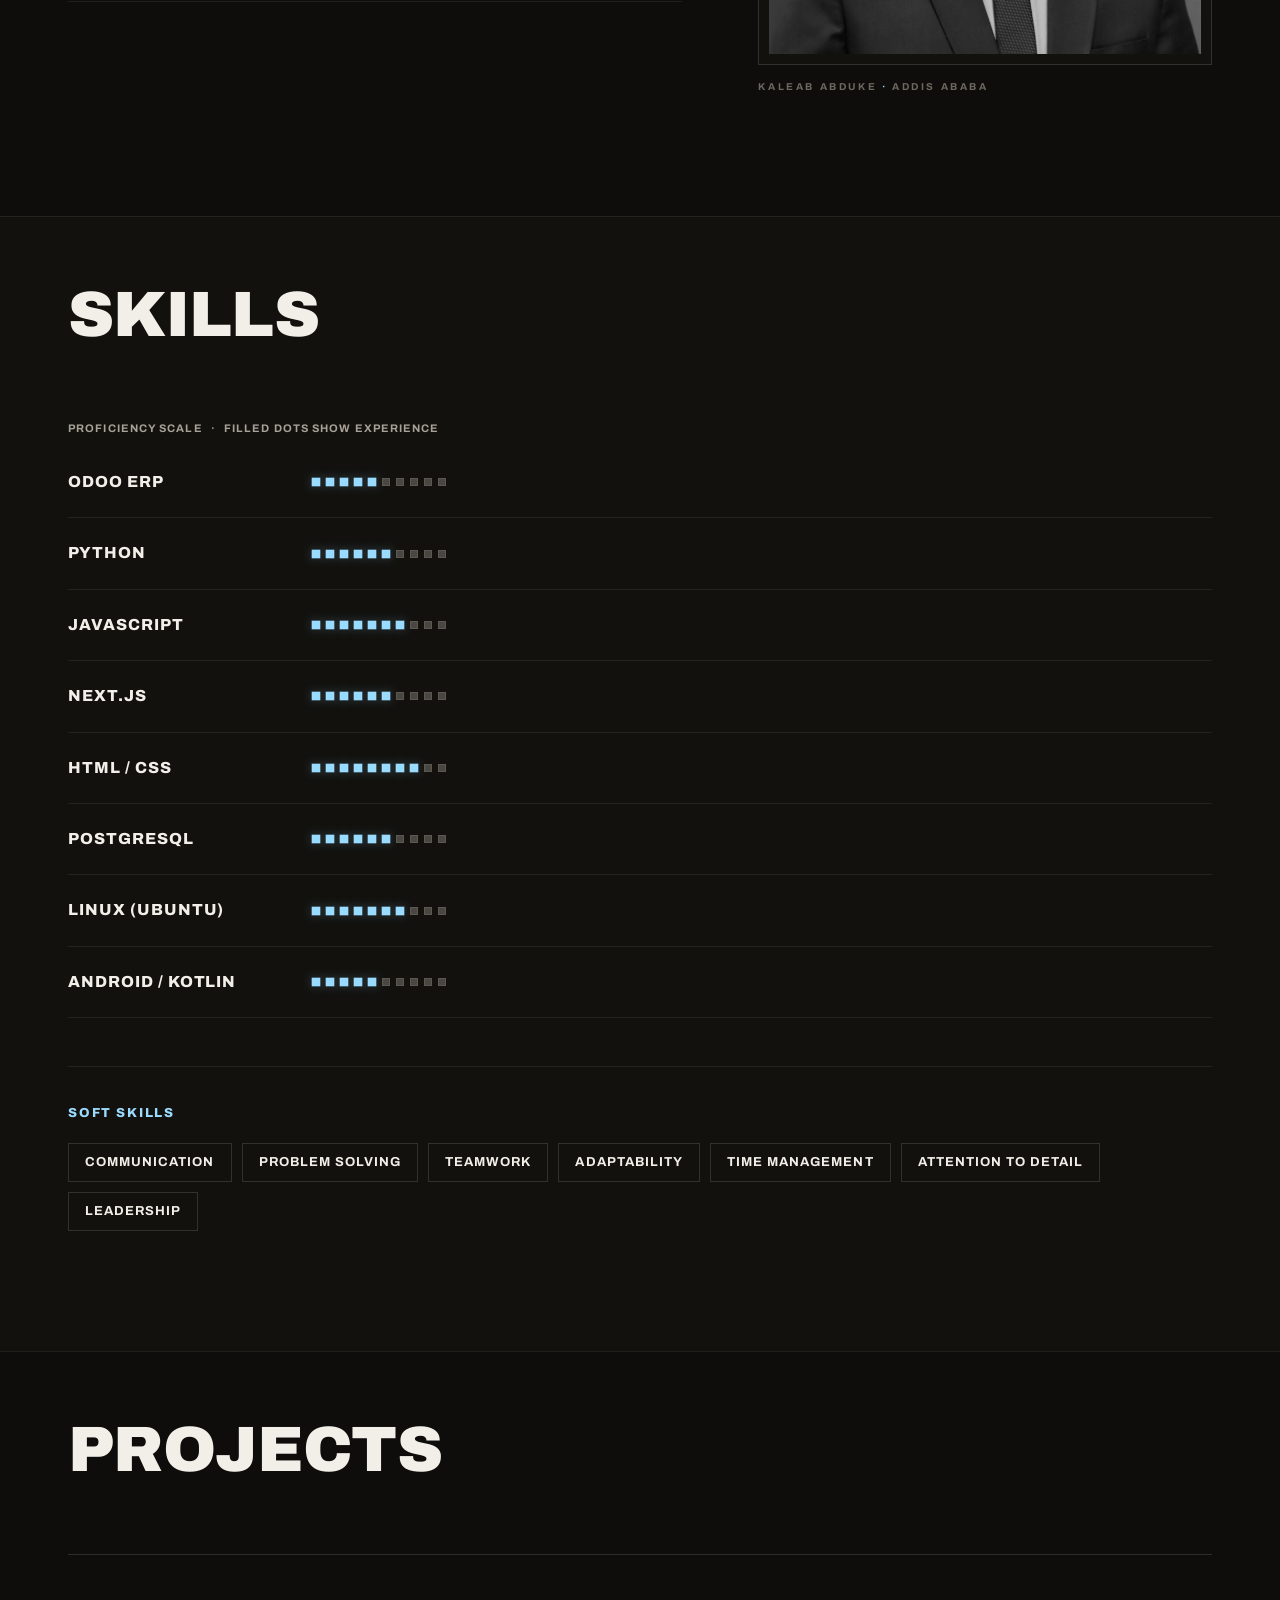
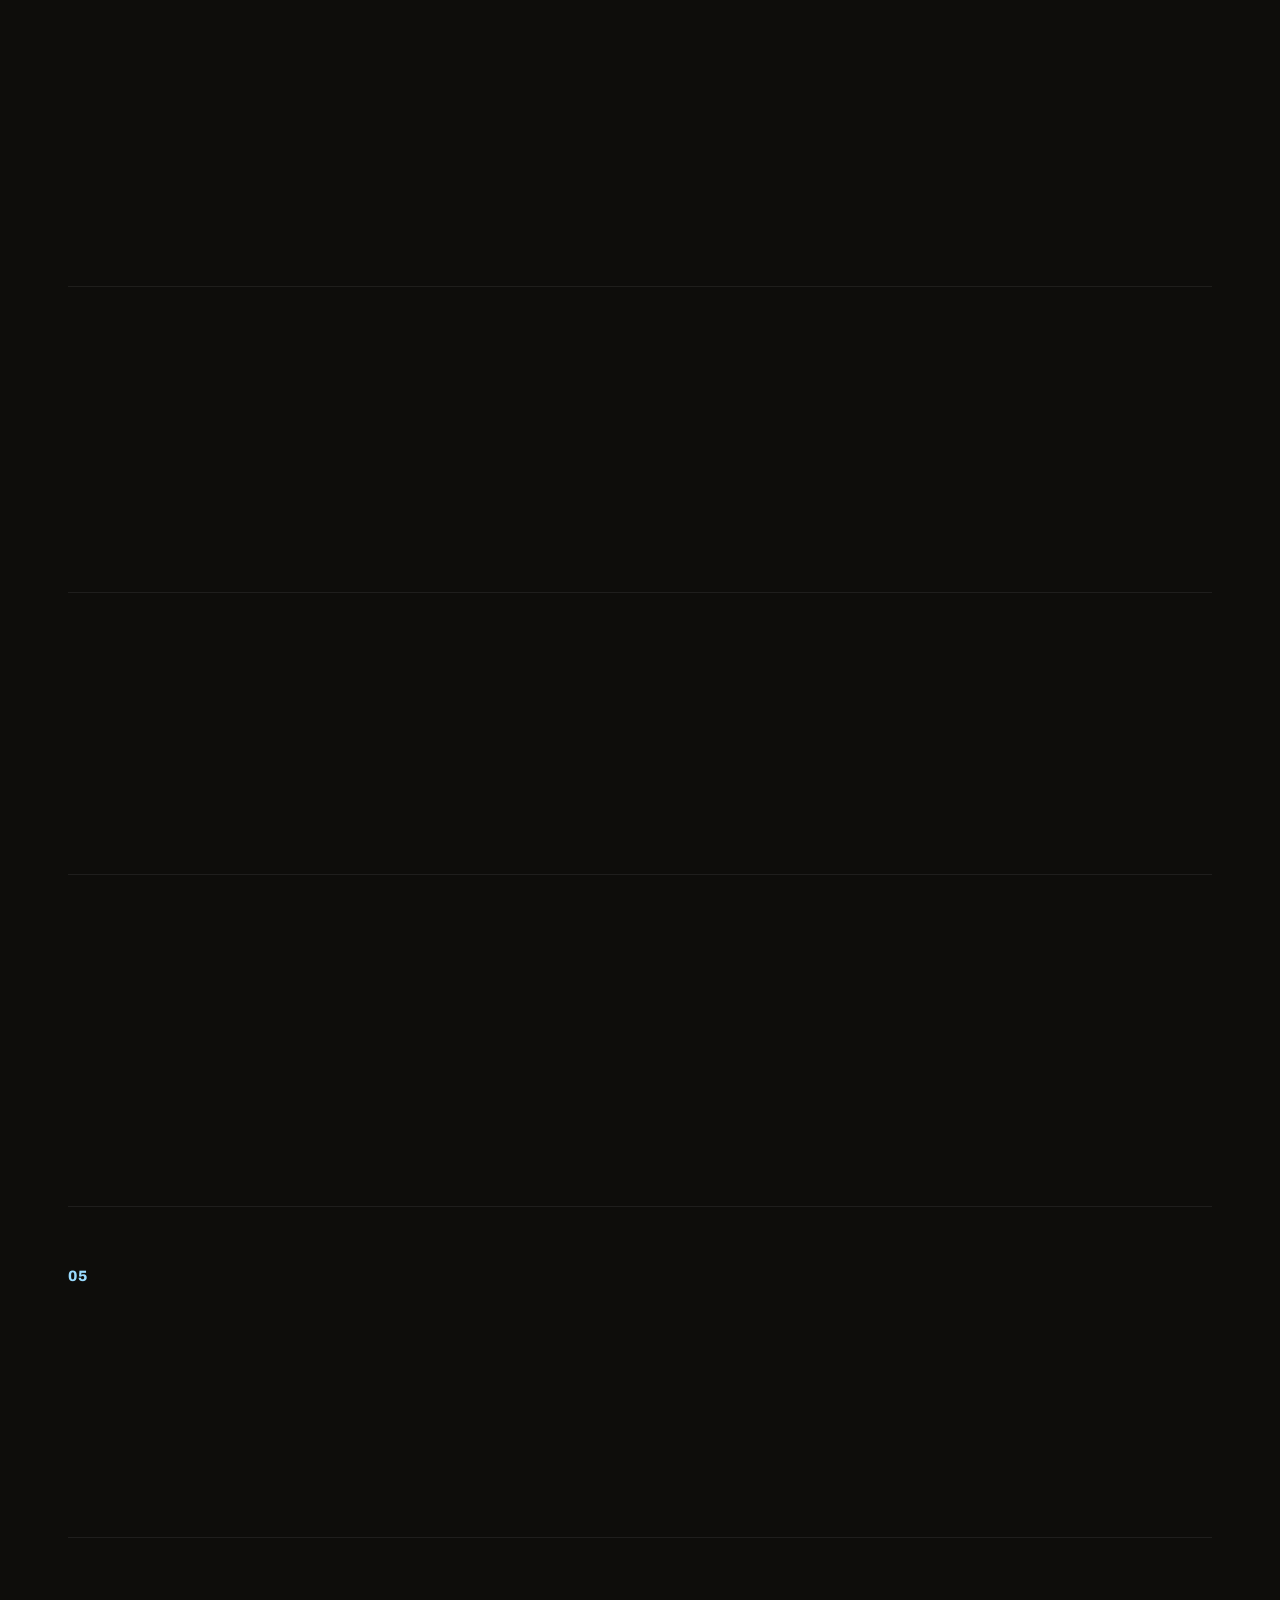
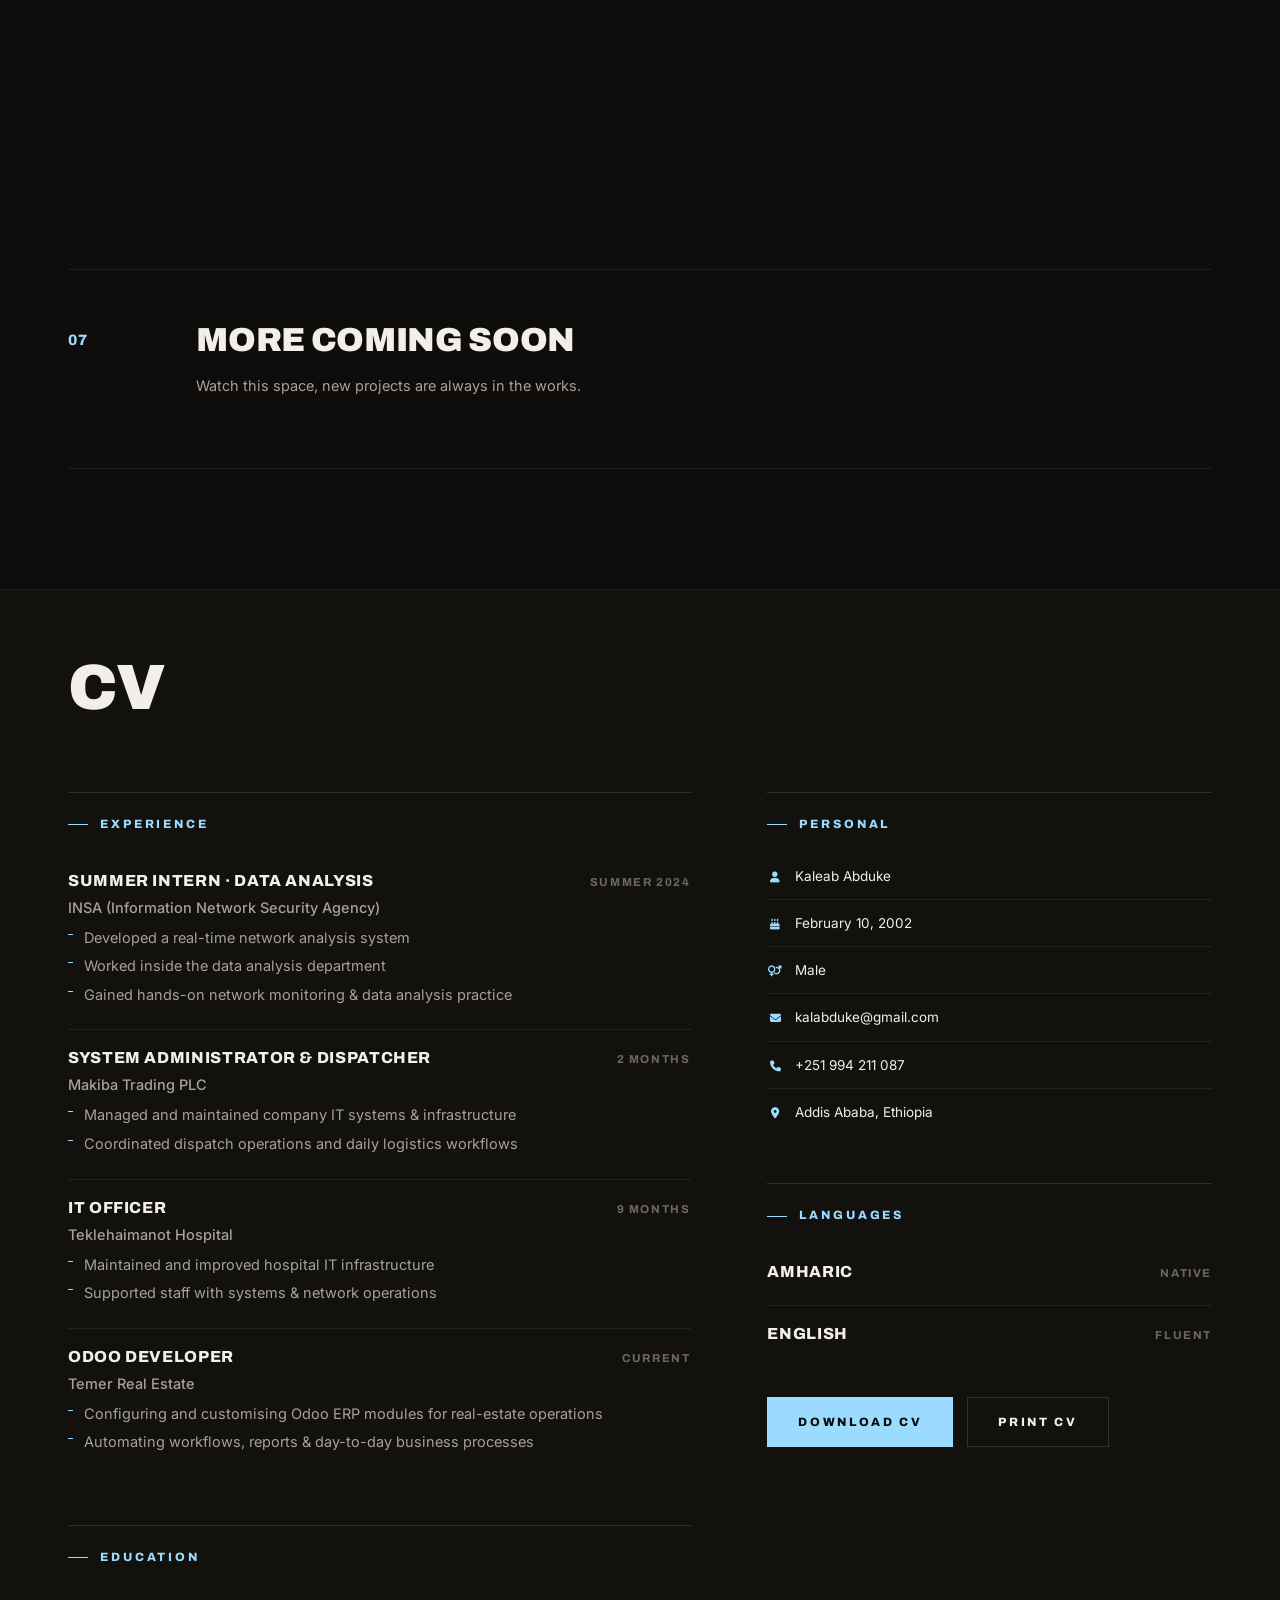
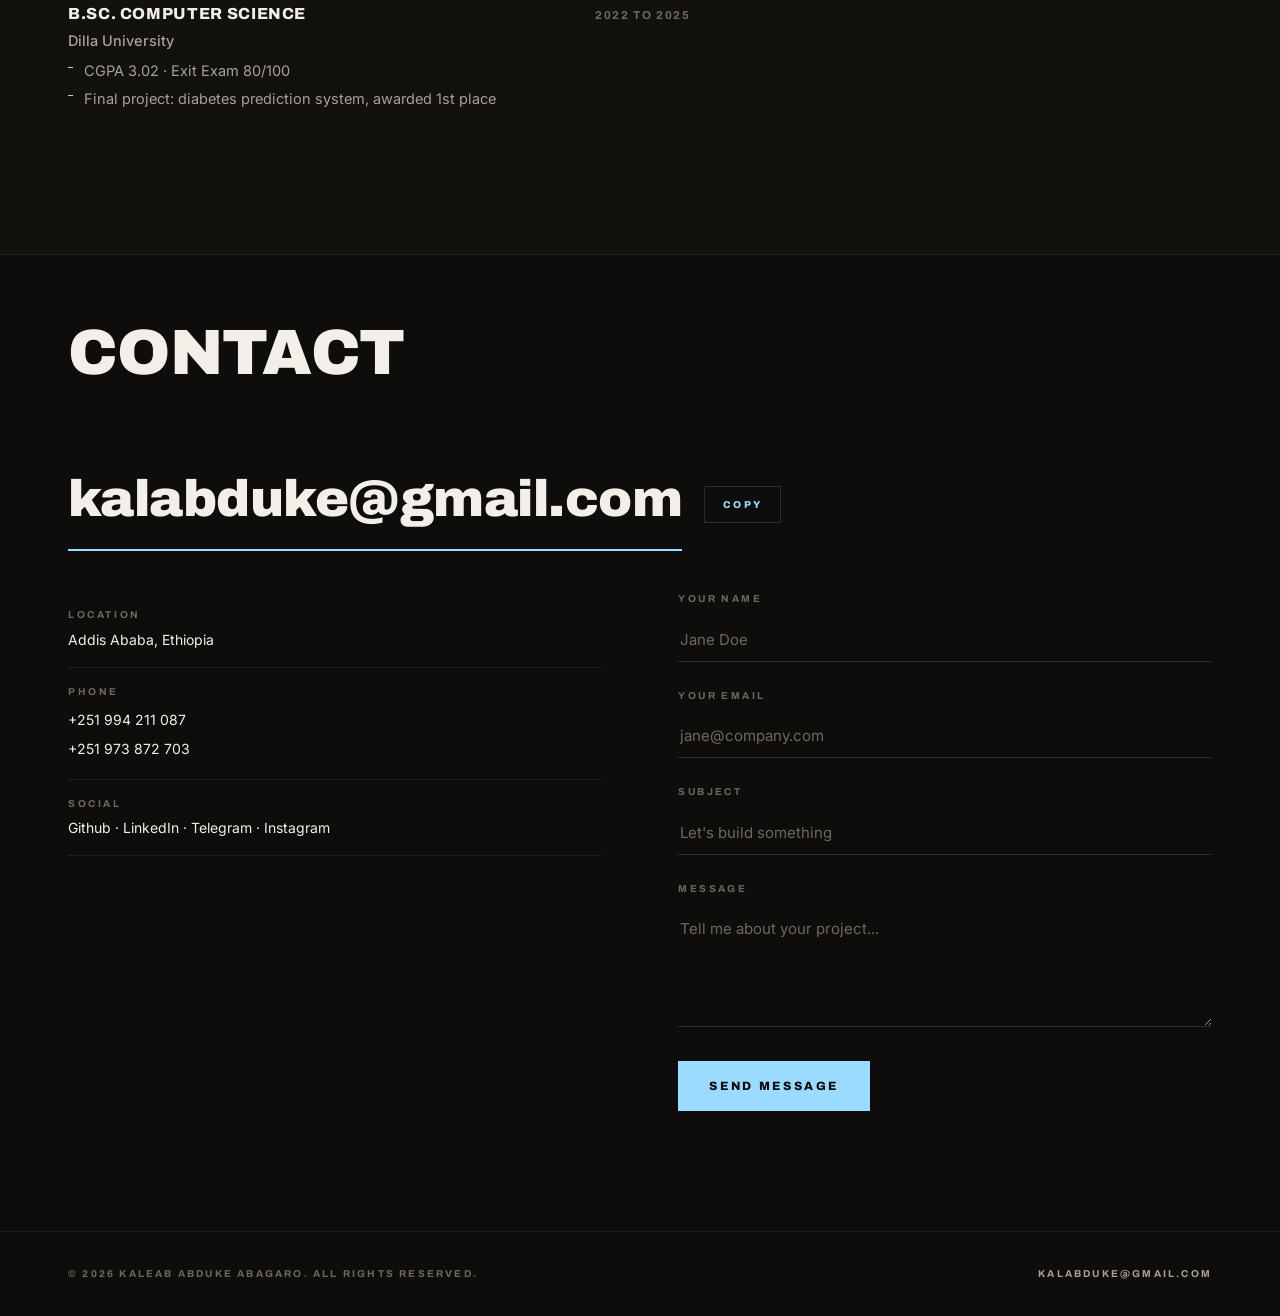
==== commit 6169ff3b: "Add Instagram to the portfolio social links Show chillits_kaleab next to Github, LinkedIn and Telegr" ====
--- a/index.html
+++ b/index.html
@@ -141,6 +141,7 @@
             <a href="https://github.com/kaleabAbduke" target="_blank" rel="noopener noreferrer">Github</a>
             <a href="https://www.linkedin.com/in/kaleab-abduke" target="_blank" rel="noopener noreferrer">LinkedIn</a>
             <a href="https://t.me/Kaleab_Abduke" target="_blank" rel="noopener noreferrer">Telegram</a>
+            <a href="https://www.instagram.com/chillits_kaleab/" target="_blank" rel="noopener noreferrer">Instagram</a>
         </div>
 
         <!-- Right pagination rail -->
@@ -537,7 +538,8 @@
                         <div class="cm-value">
                             <a href="https://github.com/kaleabAbduke" target="_blank" rel="noopener noreferrer">Github</a> ·
                             <a href="https://www.linkedin.com/in/kaleab-abduke" target="_blank" rel="noopener noreferrer">LinkedIn</a> ·
-                            <a href="https://t.me/Kaleab_Abduke" target="_blank" rel="noopener noreferrer">Telegram</a>
+                            <a href="https://t.me/Kaleab_Abduke" target="_blank" rel="noopener noreferrer">Telegram</a> ·
+                            <a href="https://www.instagram.com/chillits_kaleab/" target="_blank" rel="noopener noreferrer">Instagram</a>
                         </div>
                     </div>
                 </div>
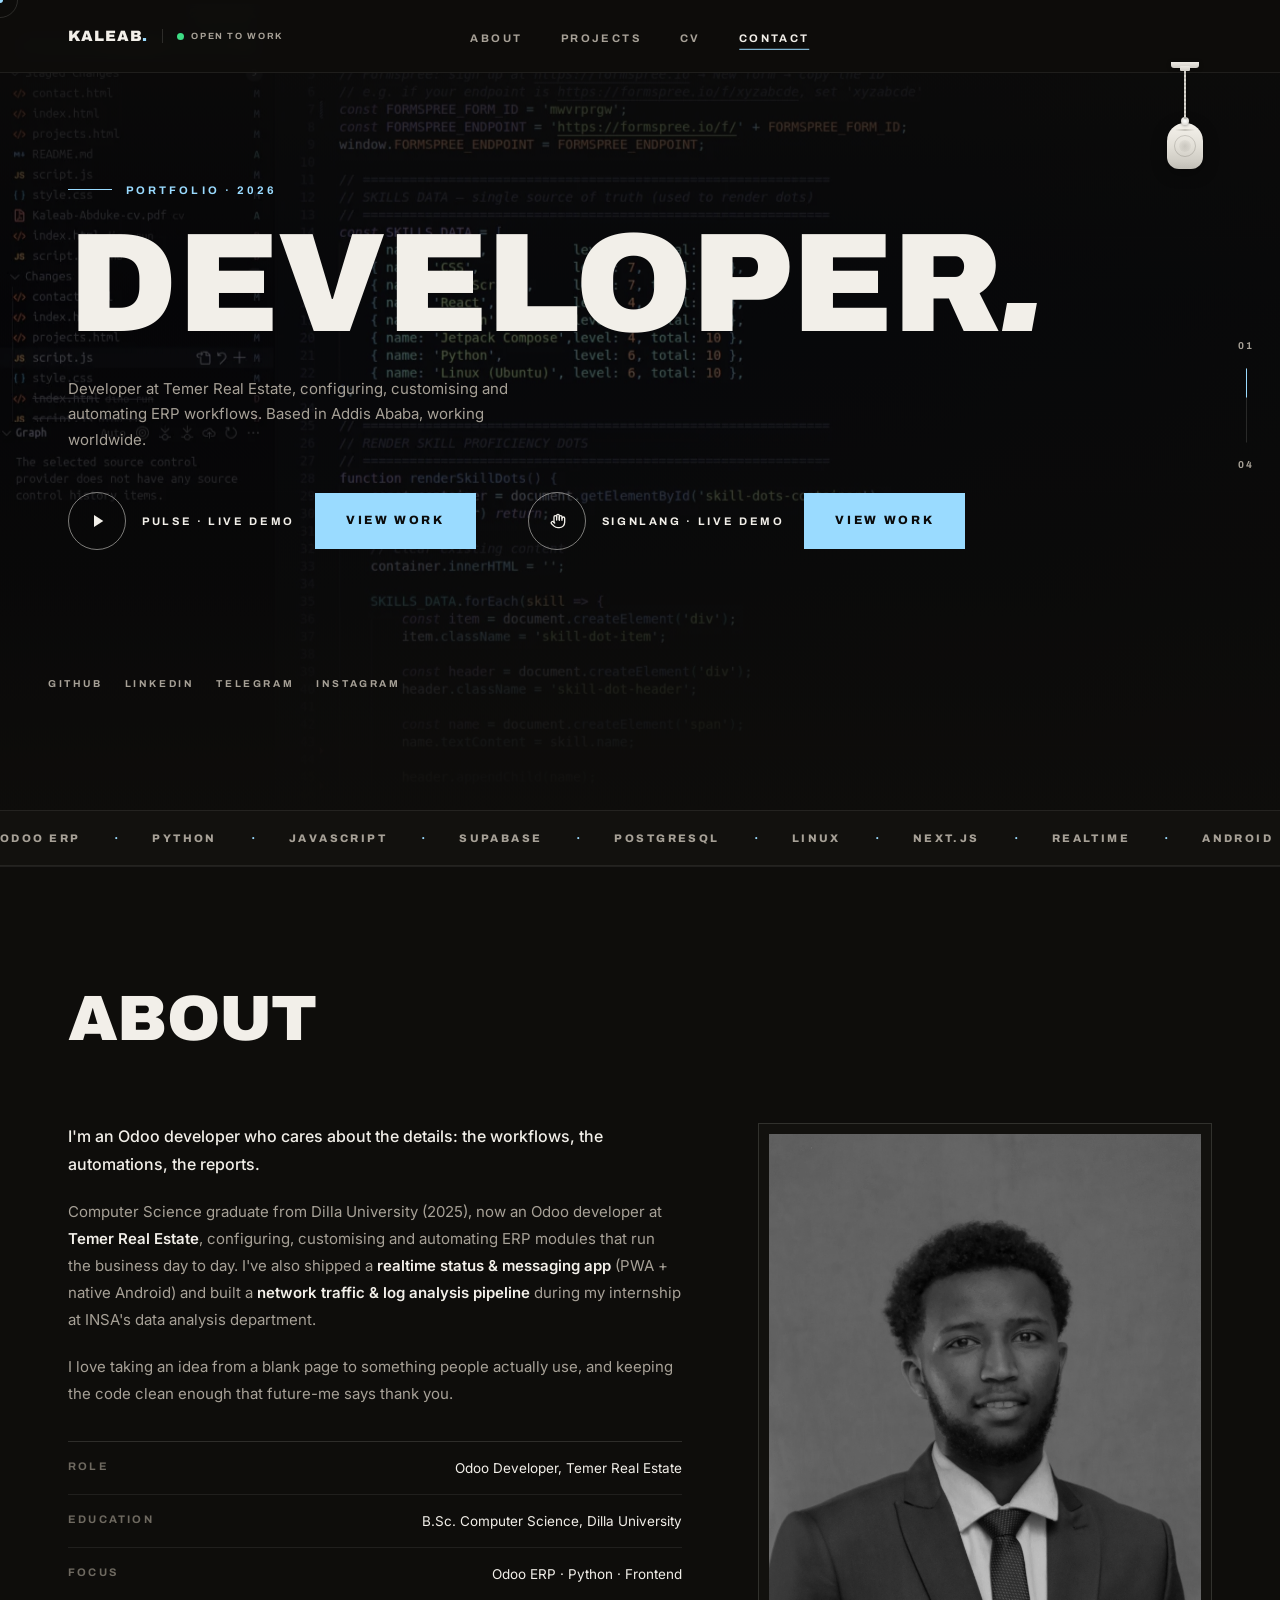
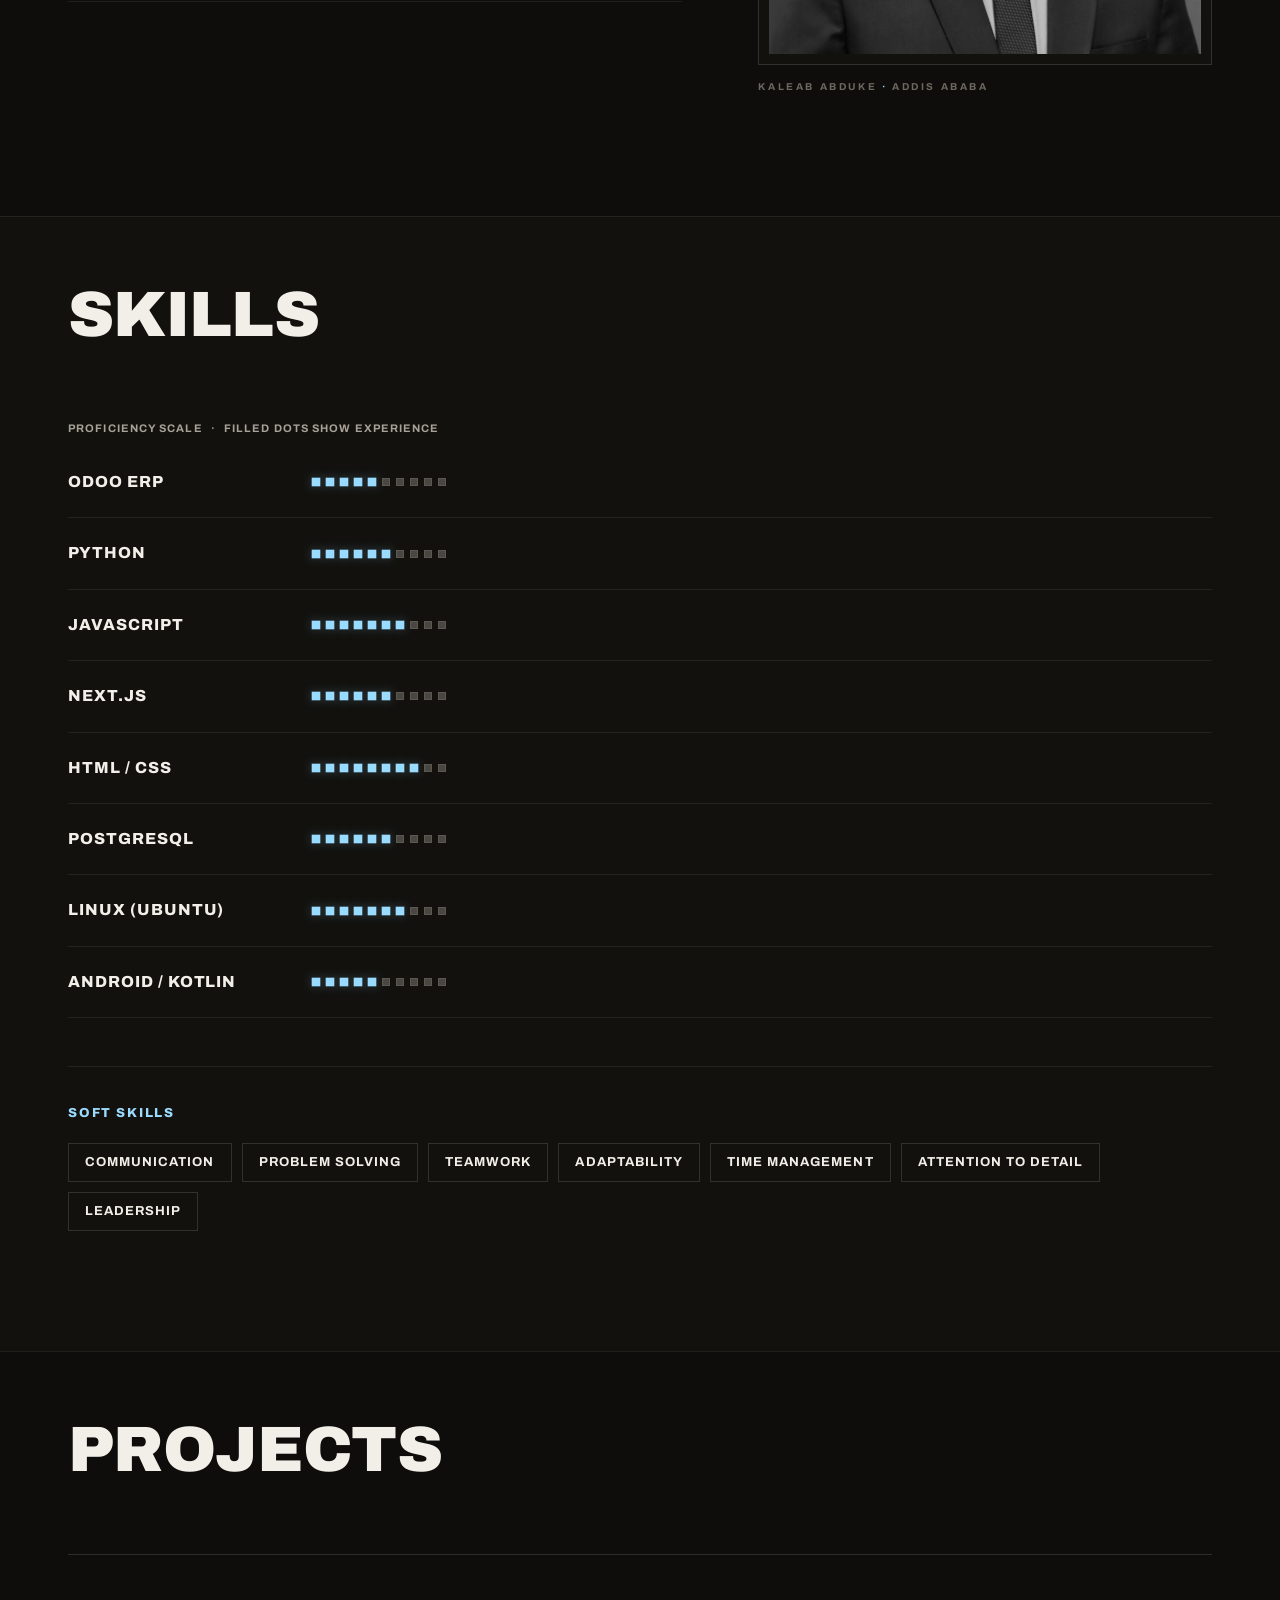
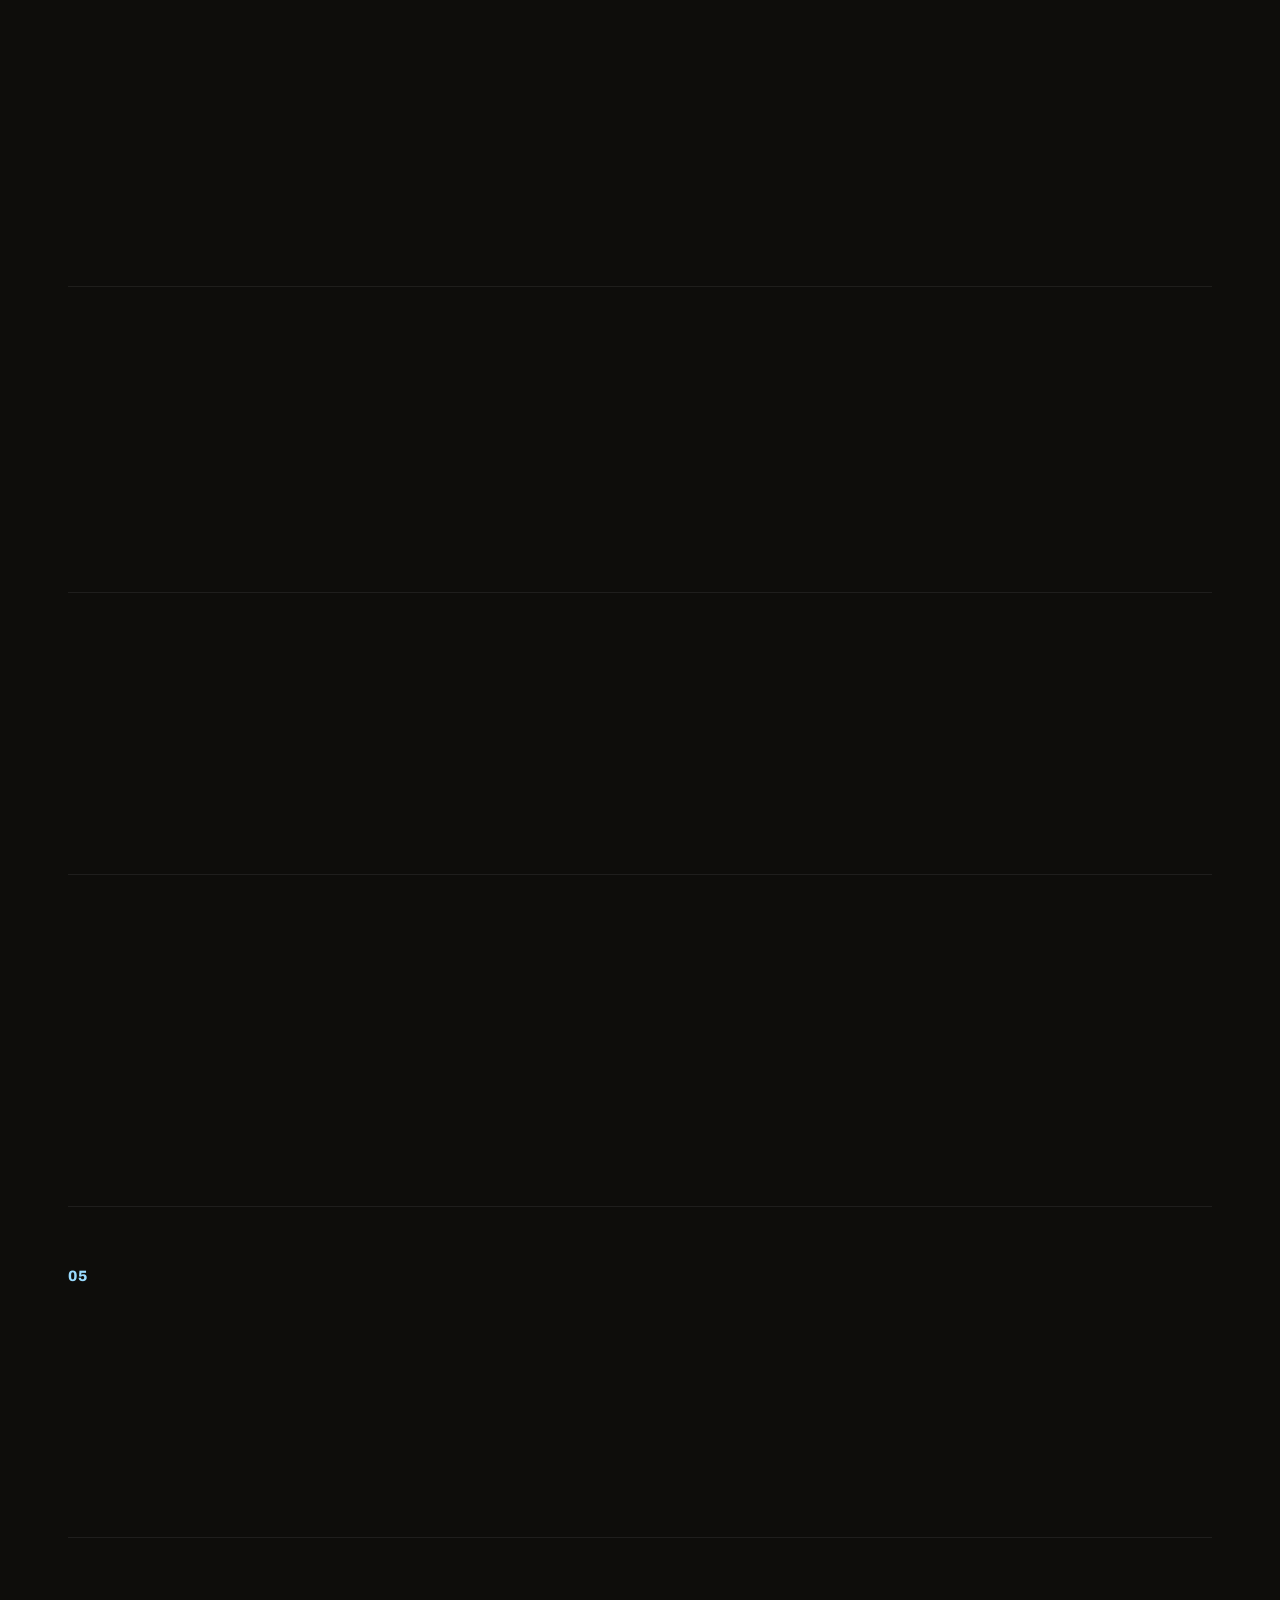
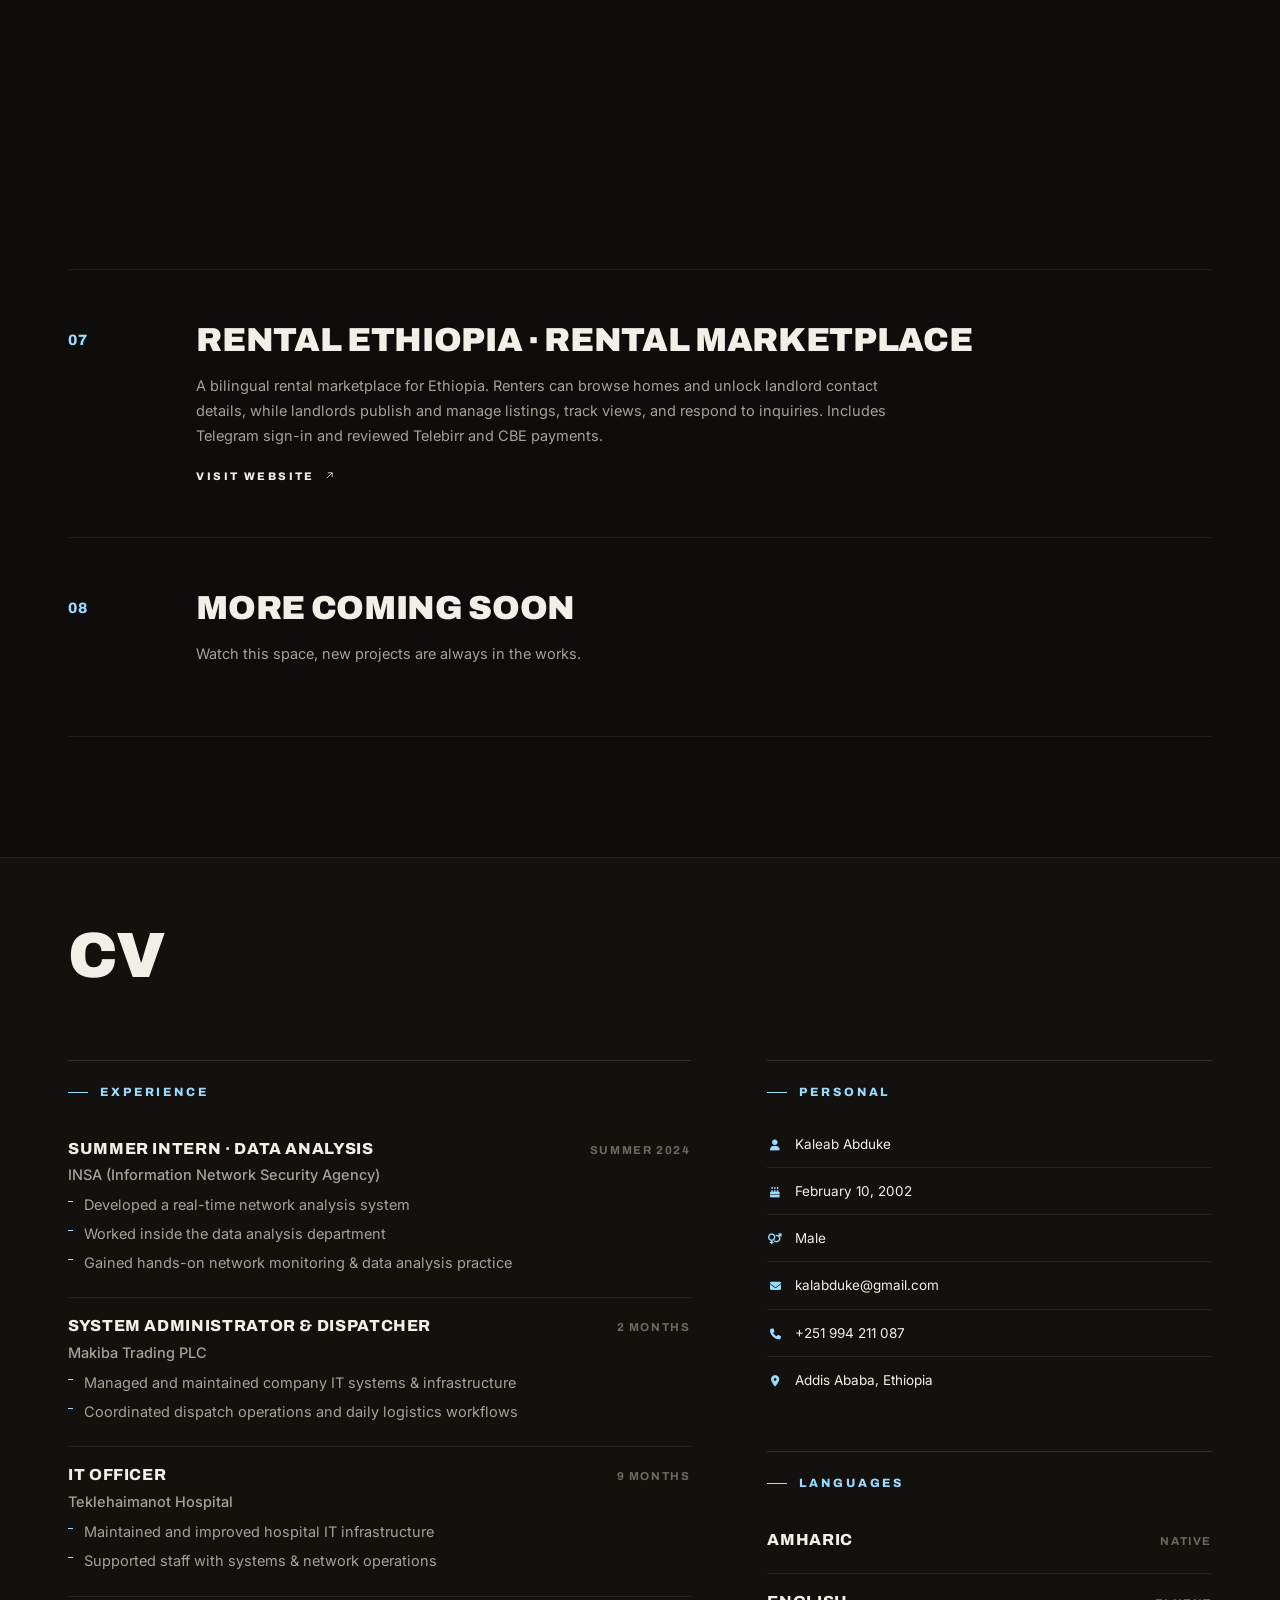
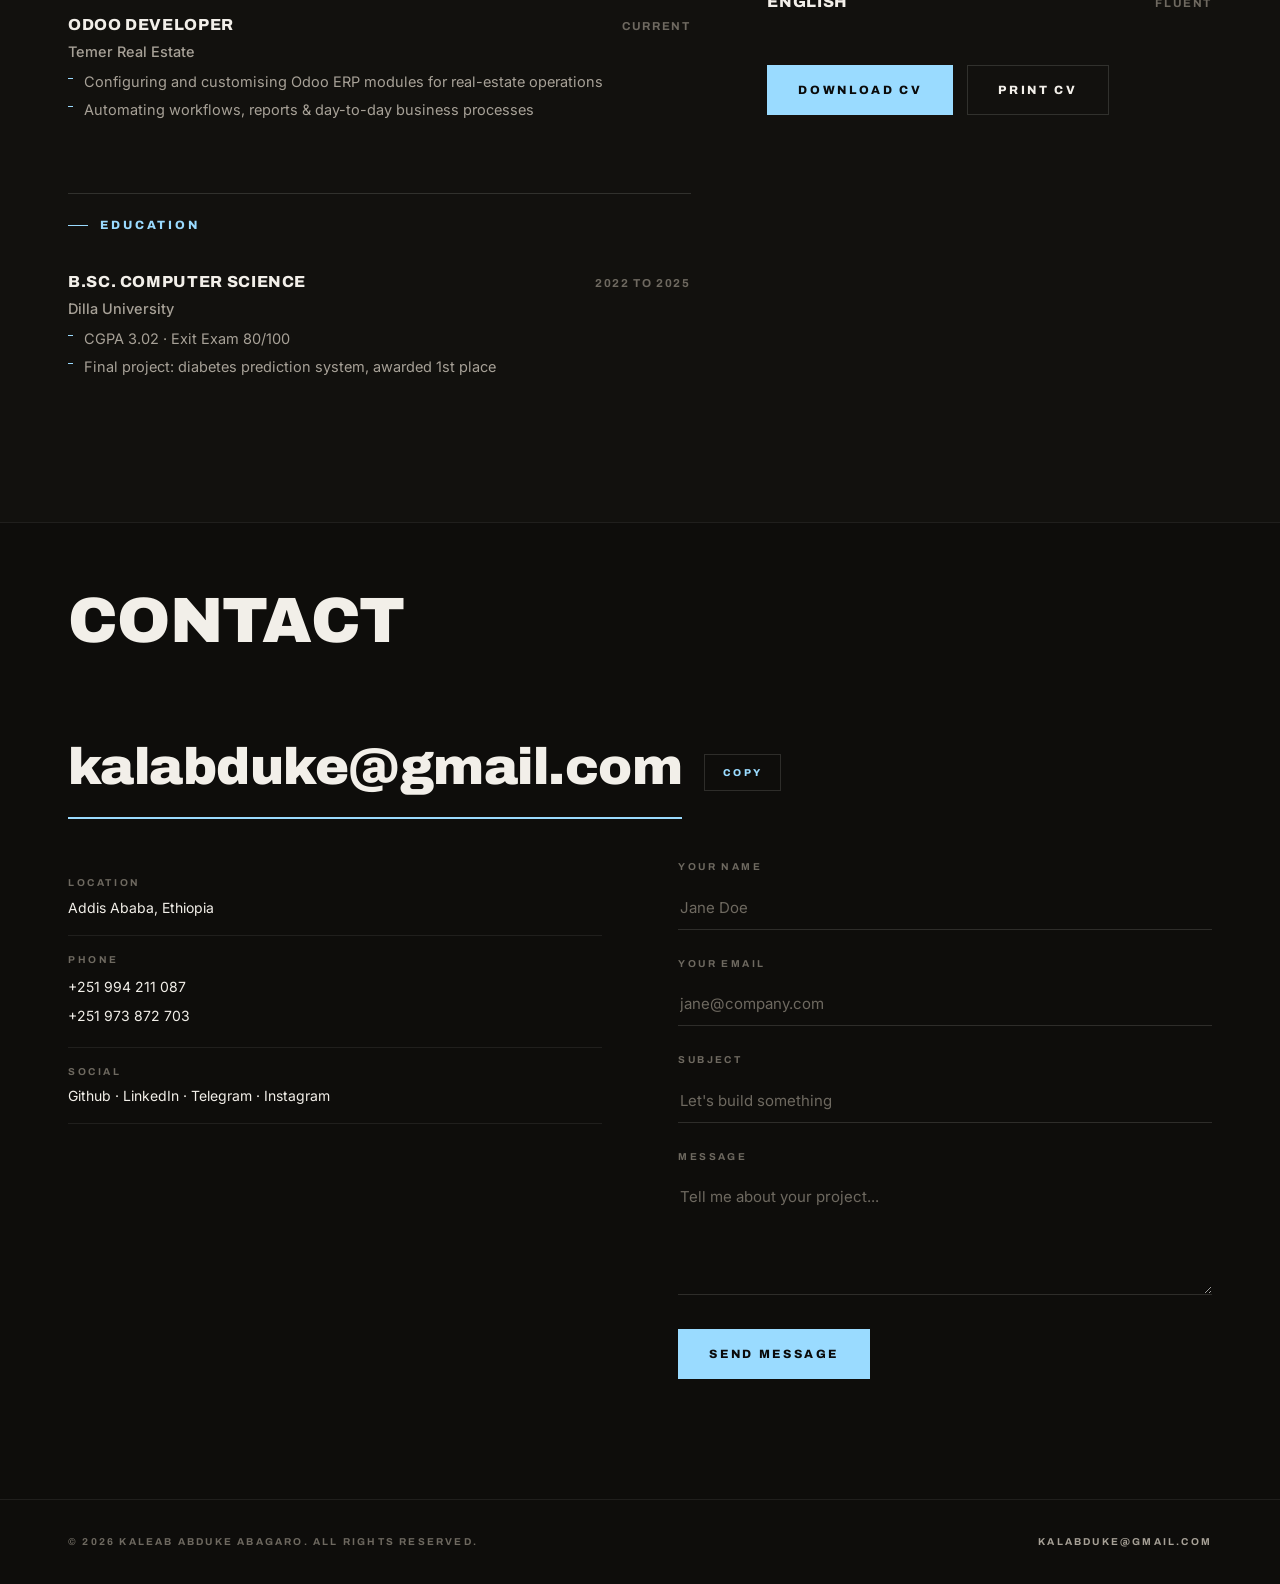
==== commit 85183f3d: "Add Rental Ethiopia to portfolio" ====
--- a/index.html
+++ b/index.html
@@ -388,9 +388,28 @@
                 </div>
             </article>
 
+            <!-- Rental Ethiopia -->
+            <article class="project-row reveal" data-tilt>
+                <div class="proj-num">07</div>
+                <div class="proj-body">
+                    <h3 class="proj-title">Rental Ethiopia · Rental Marketplace</h3>
+                    <p class="proj-desc">
+                        A bilingual rental marketplace for Ethiopia. Renters can browse homes and unlock
+                        landlord contact details, while landlords publish and manage listings, track views,
+                        and respond to inquiries. Includes Telegram sign-in and reviewed Telebirr and CBE payments.
+                    </p>
+                    <div class="proj-links">
+                        <a href="https://rental-ethiopia.ethiodeploy.com/" target="_blank" rel="noopener noreferrer">
+                            Visit Website
+                            <svg viewBox="0 0 24 24"><path d="M7 17L17 7M9 7h8v8"></path></svg>
+                        </a>
+                    </div>
+                </div>
+            </article>
+
             <!-- Coming soon -->
             <article class="project-row reveal" data-tilt>
-                <div class="proj-num">07</div>
+                <div class="proj-num">08</div>
                 <div class="proj-body">
                     <h3 class="proj-title">More Coming Soon</h3>
                     <p class="proj-desc">
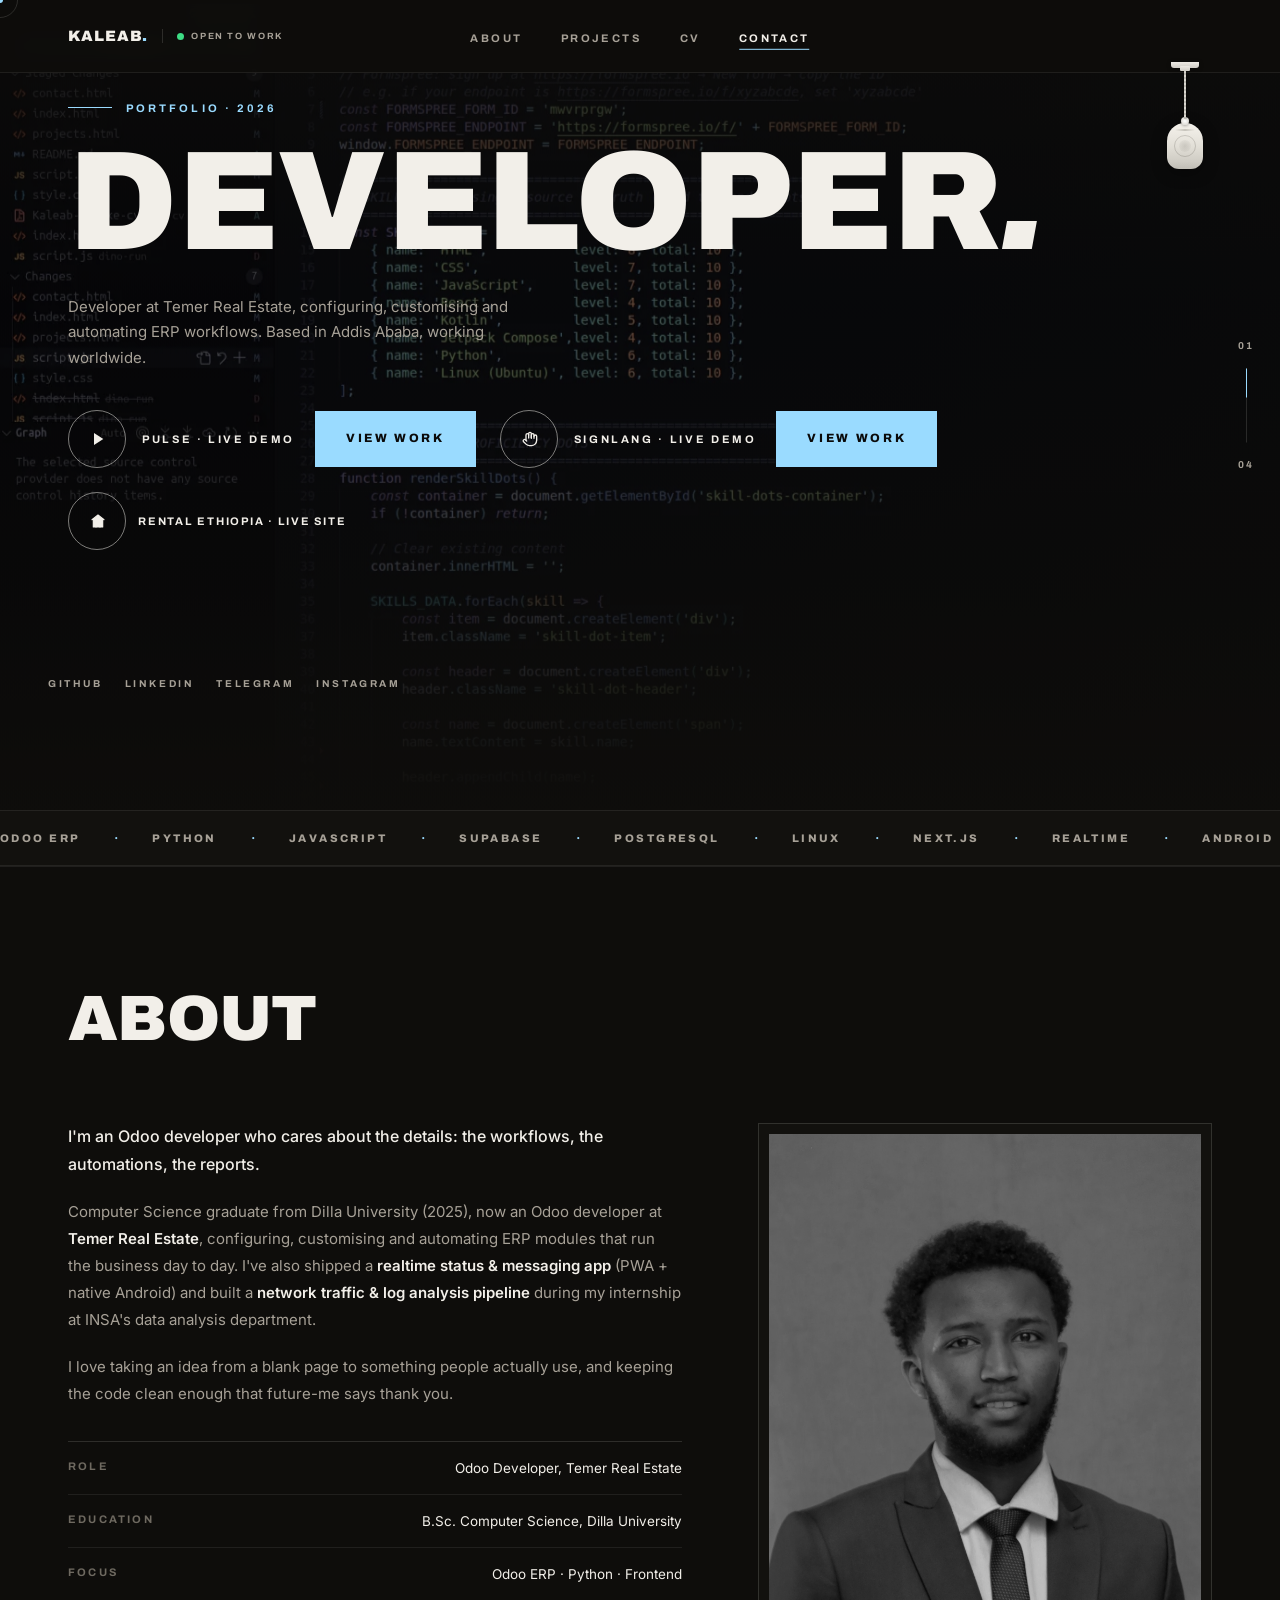
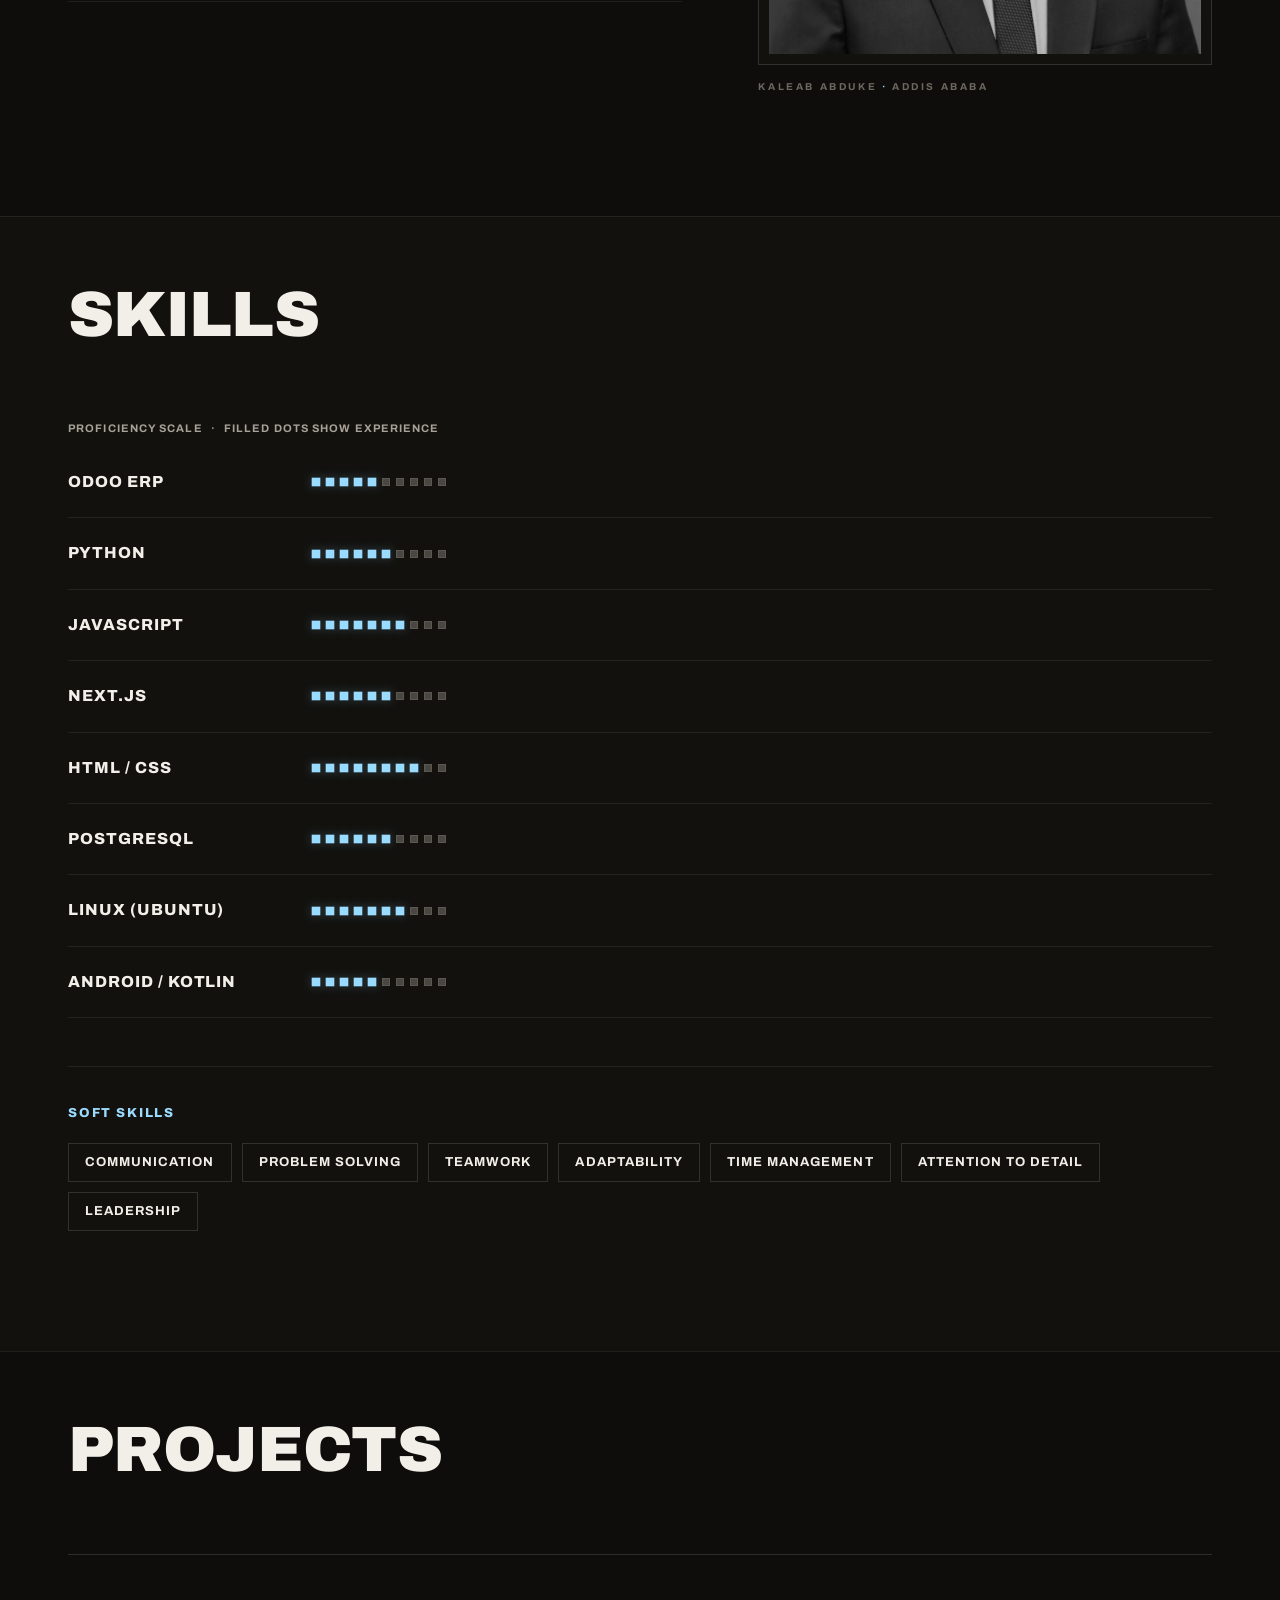
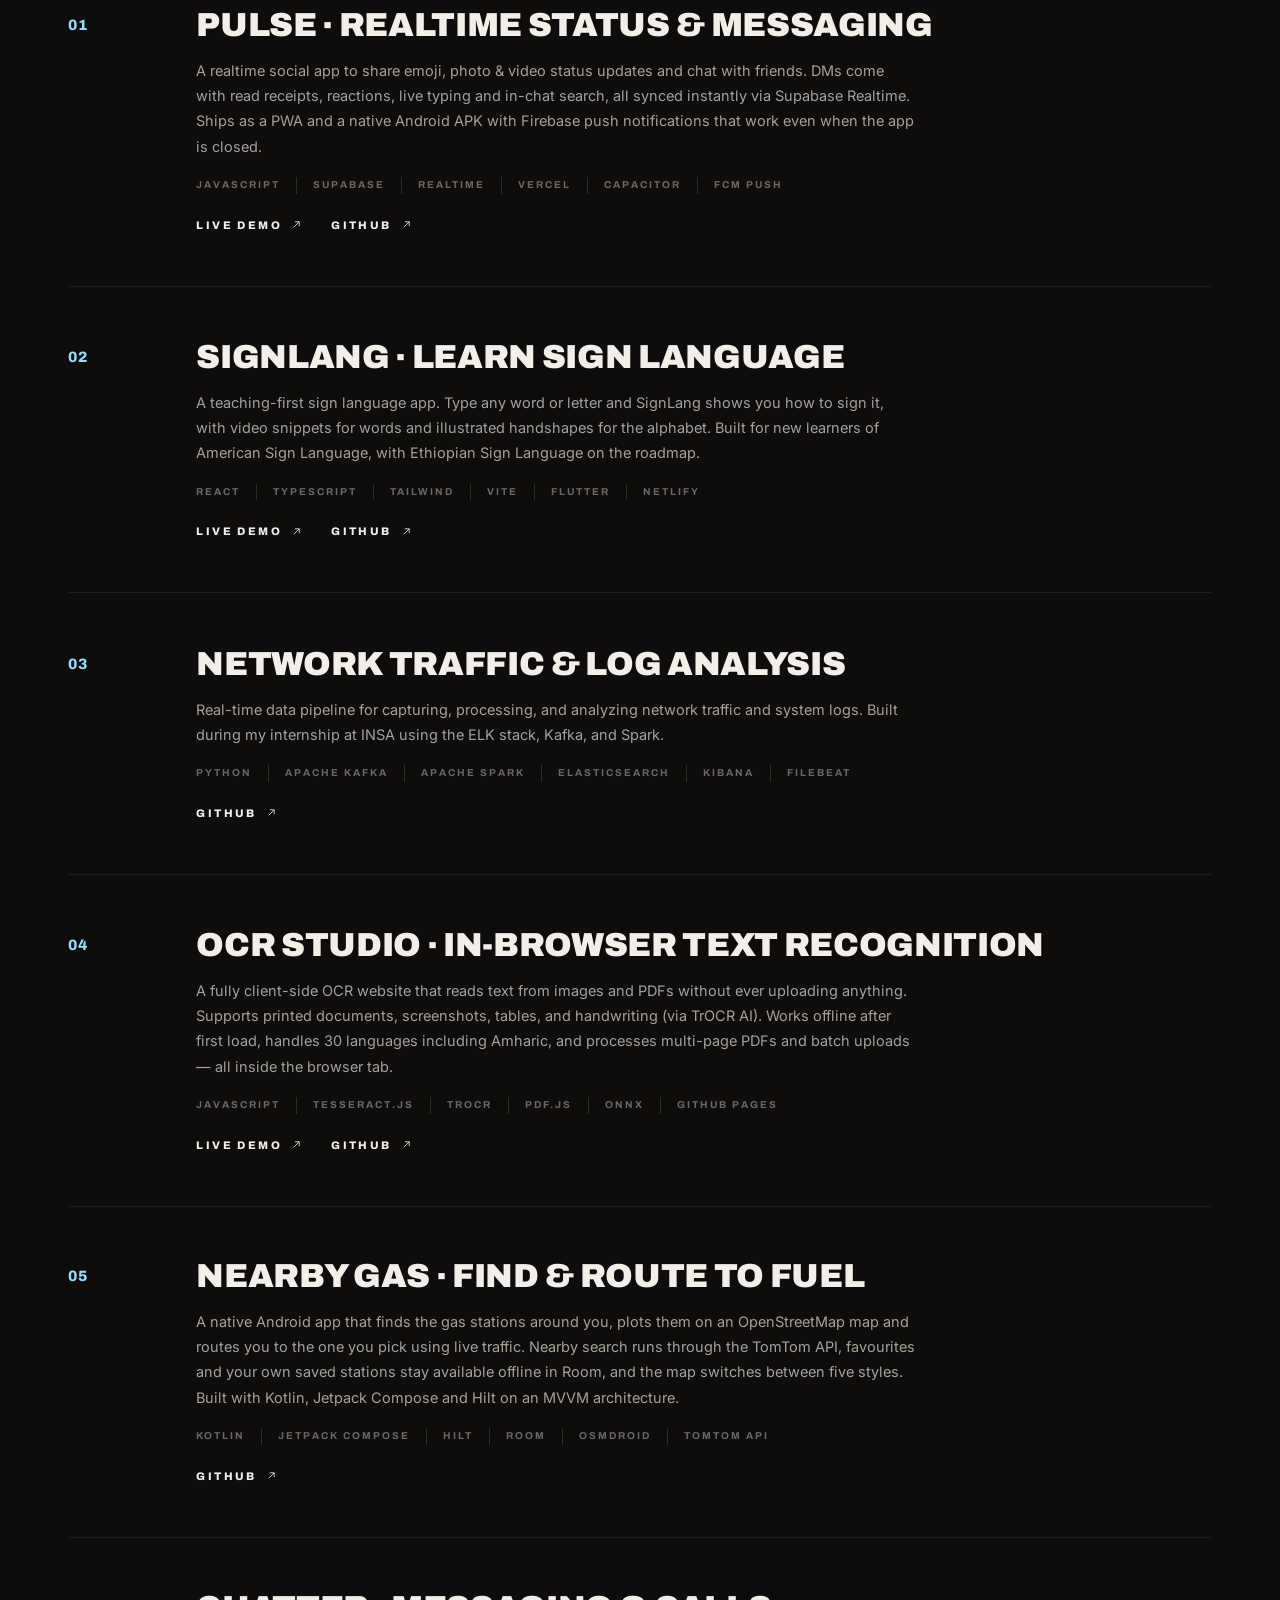
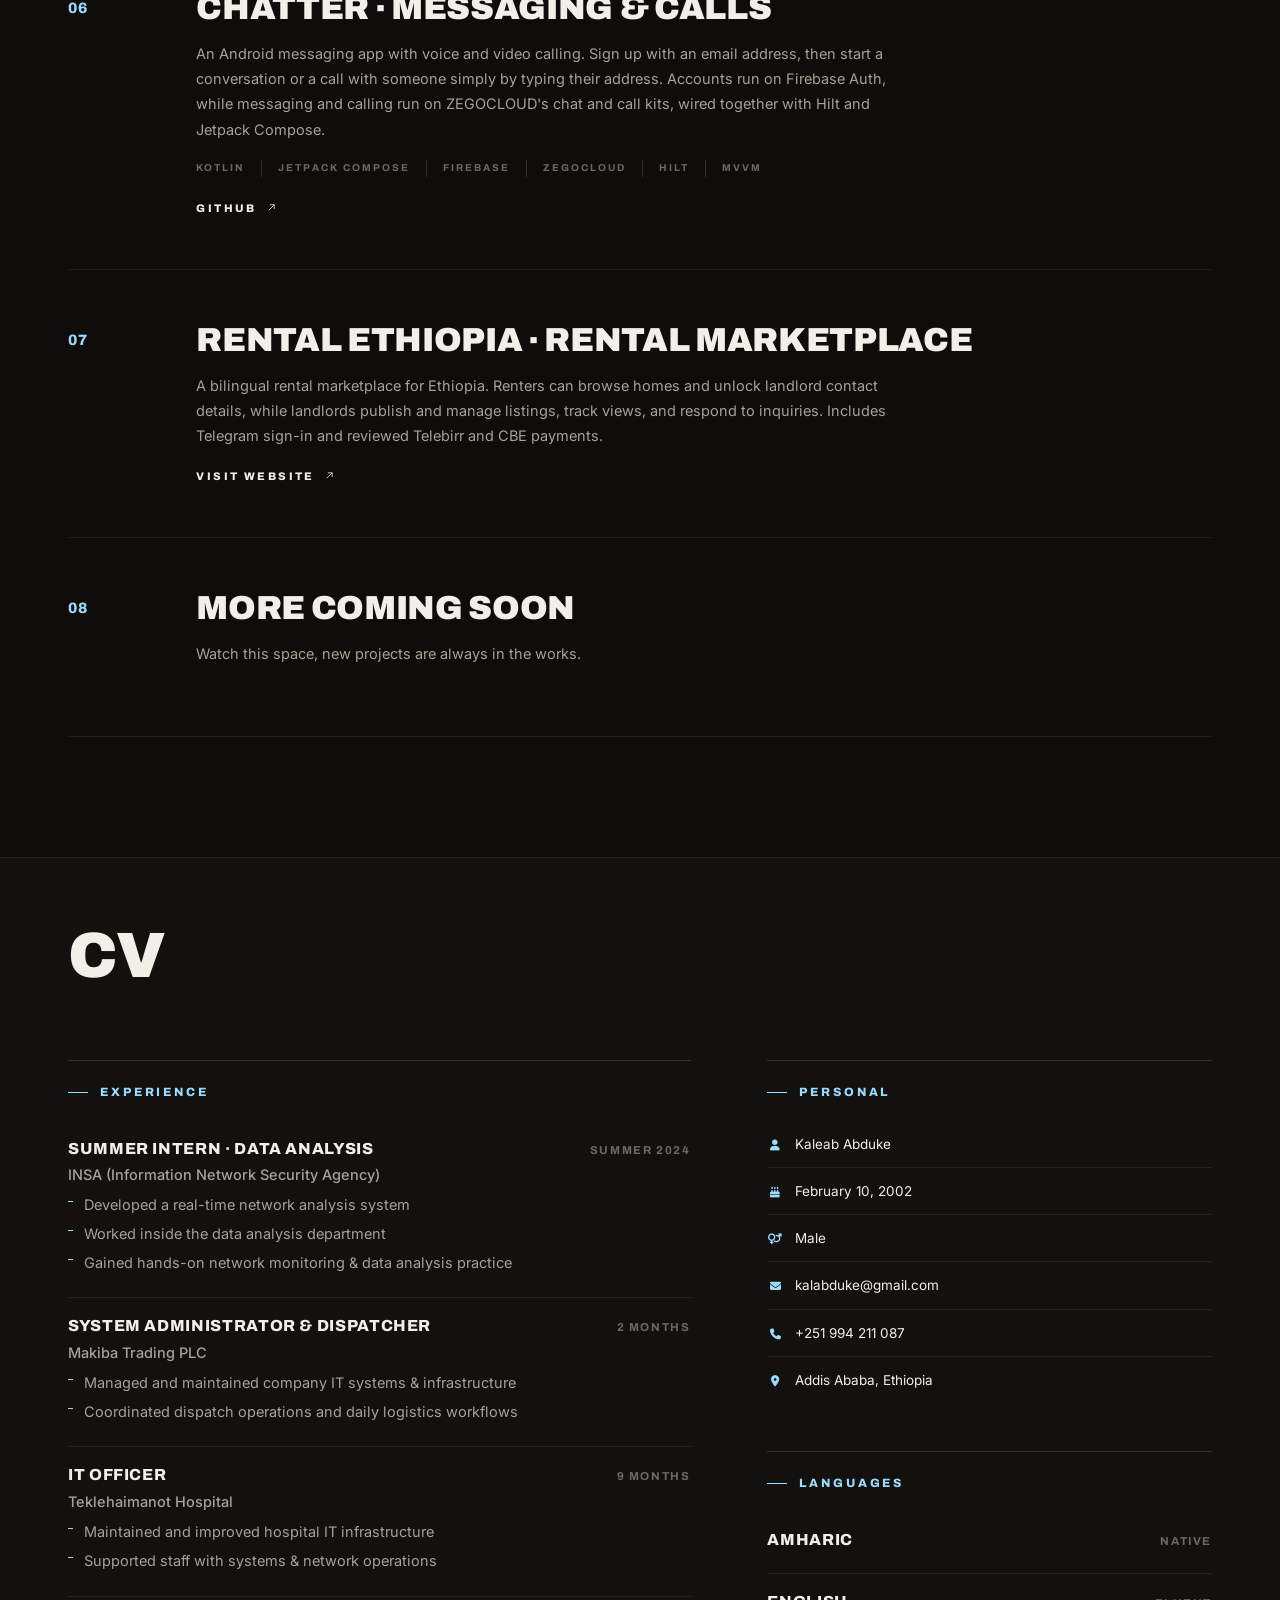
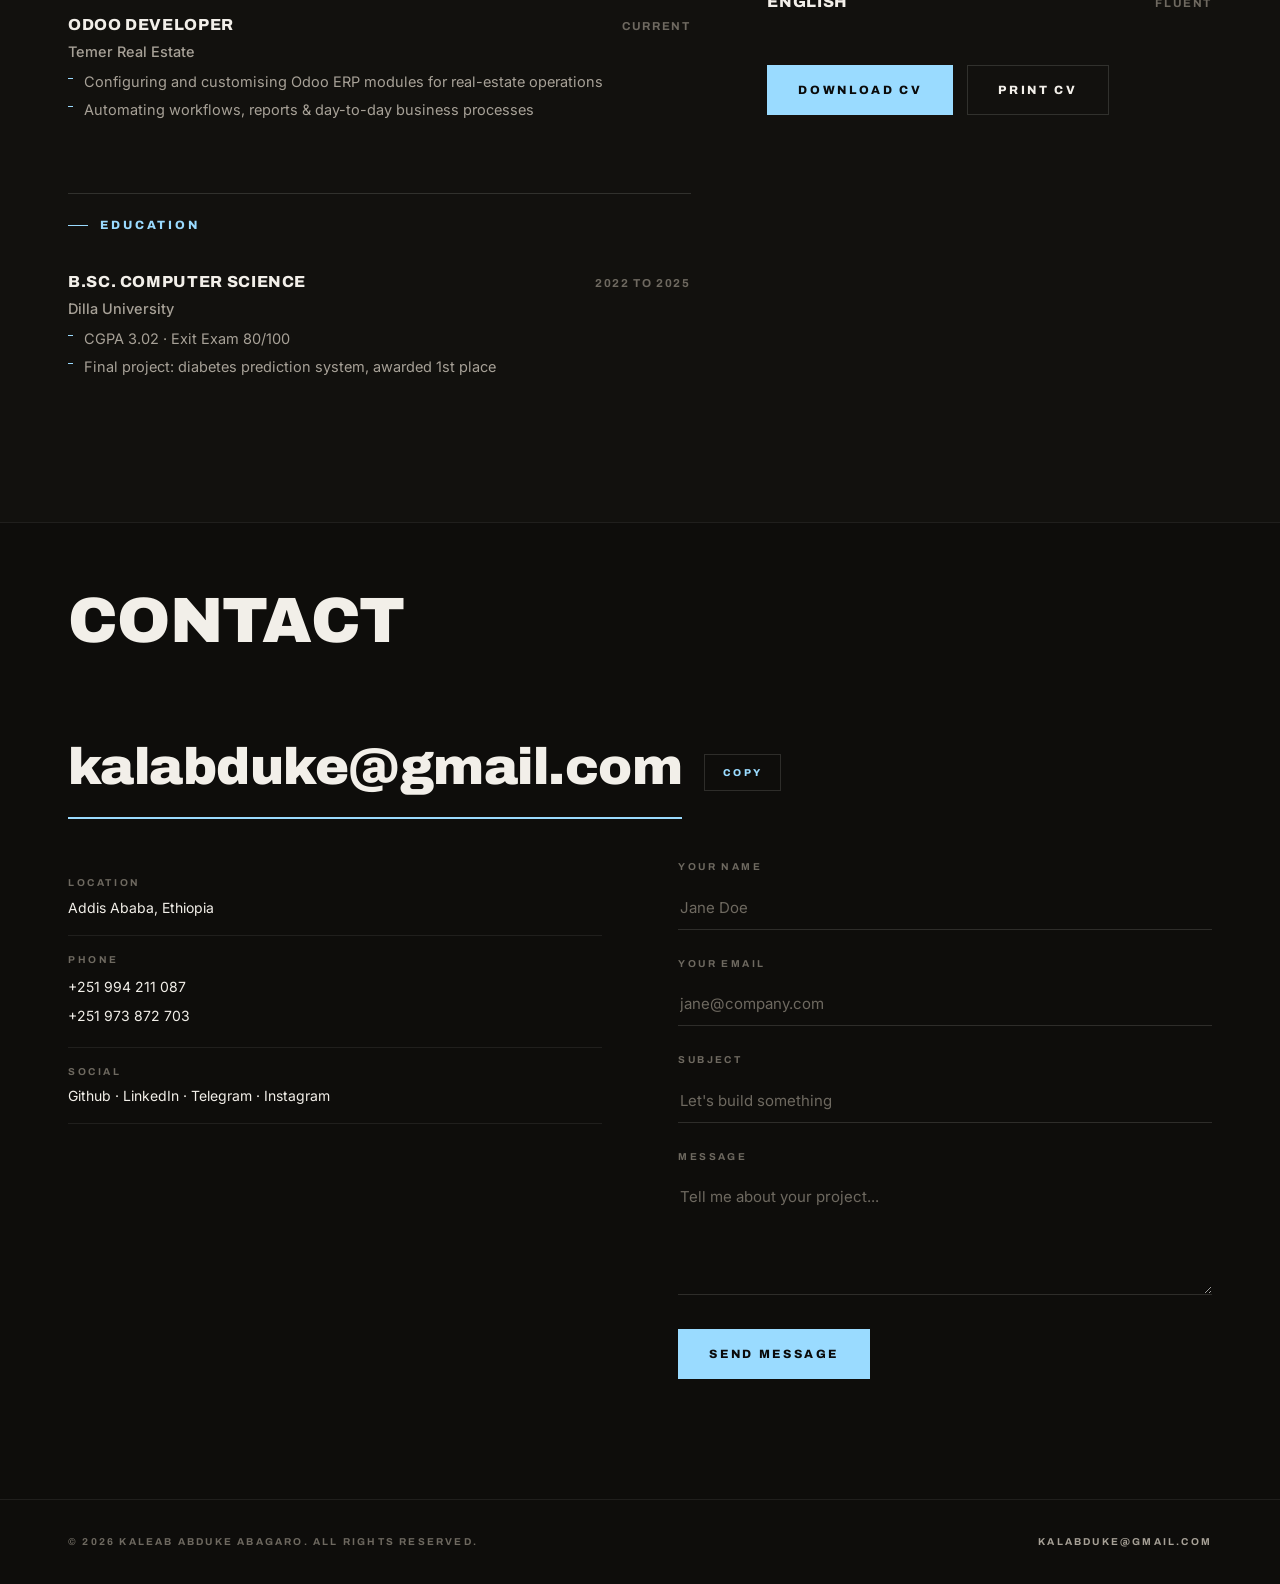
==== commit 47feee56: "Feature Rental Ethiopia in homepage hero" ====
--- a/index.html
+++ b/index.html
@@ -131,6 +131,18 @@
                     </a>
                     <a href="#projects" class="btn-sharp">View Work</a>
                 </div>
+                <div class="hero-app hero-app--rental">
+                    <a href="https://rental-ethiopia.ethiodeploy.com/" class="watch-btn watch-btn--rental" target="_blank" rel="noopener noreferrer" aria-label="Visit Rental Ethiopia website">
+                        <span class="ring">
+                            <svg viewBox="0 0 24 24" fill="none" stroke="currentColor" stroke-width="1.8" stroke-linecap="round" stroke-linejoin="round" aria-hidden="true">
+                                <path d="m3 10 9-7 9 7"></path>
+                                <path d="M5 9v12h14V9"></path>
+                                <path d="M9 21v-7h6v7"></path>
+                            </svg>
+                        </span>
+                        <span class="ring-label">Rental Ethiopia · Live Site</span>
+                    </a>
+                </div>
             </div>
         </div>
 
@@ -389,7 +401,7 @@
             </article>
 
             <!-- Rental Ethiopia -->
-            <article class="project-row reveal" data-tilt>
+            <article id="rental-ethiopia-project" class="project-row reveal" data-tilt>
                 <div class="proj-num">07</div>
                 <div class="proj-body">
                     <h3 class="proj-title">Rental Ethiopia · Rental Marketplace</h3>
--- a/style.css
+++ b/style.css
@@ -666,7 +666,7 @@
 .hero-actions {
     display: flex;
     align-items: center;
-    gap: 52px;
+    gap: 24px;
     margin-top: 40px;
     flex-wrap: wrap;
 }
@@ -676,6 +676,27 @@
     display: flex;
     align-items: center;
     gap: 20px;
+}
+
+.hero-app--rental .watch-btn {
+    gap: 12px;
+}
+
+.hero-app--rental .watch-btn .ring-label {
+    letter-spacing: 0.16em;
+}
+
+.watch-btn--rental .ring svg {
+    fill: none;
+    stroke: var(--hero-ink);
+    stroke-width: 1.8;
+    stroke-linecap: round;
+    stroke-linejoin: round;
+}
+
+.watch-btn--rental:hover .ring svg {
+    fill: none;
+    stroke: var(--hero-accent-ink);
 }
 
 /* Circular watch-style button */
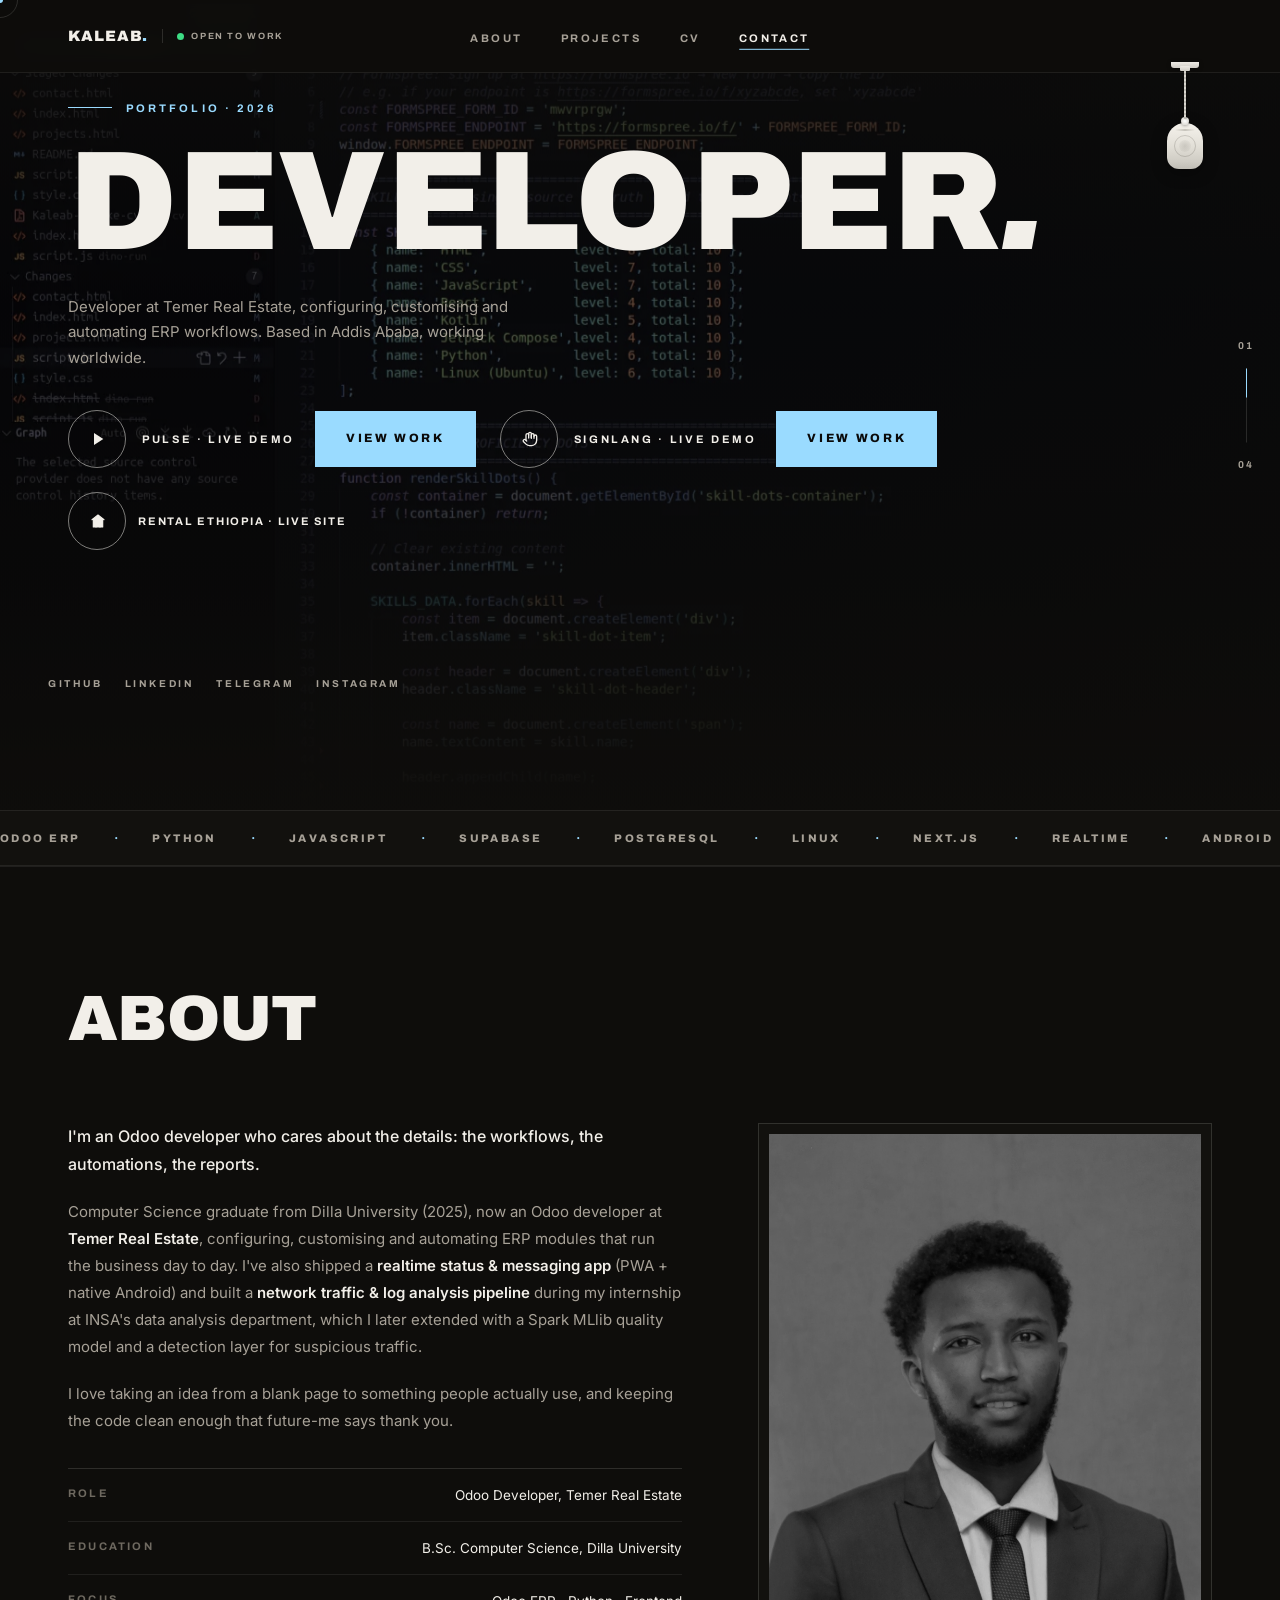
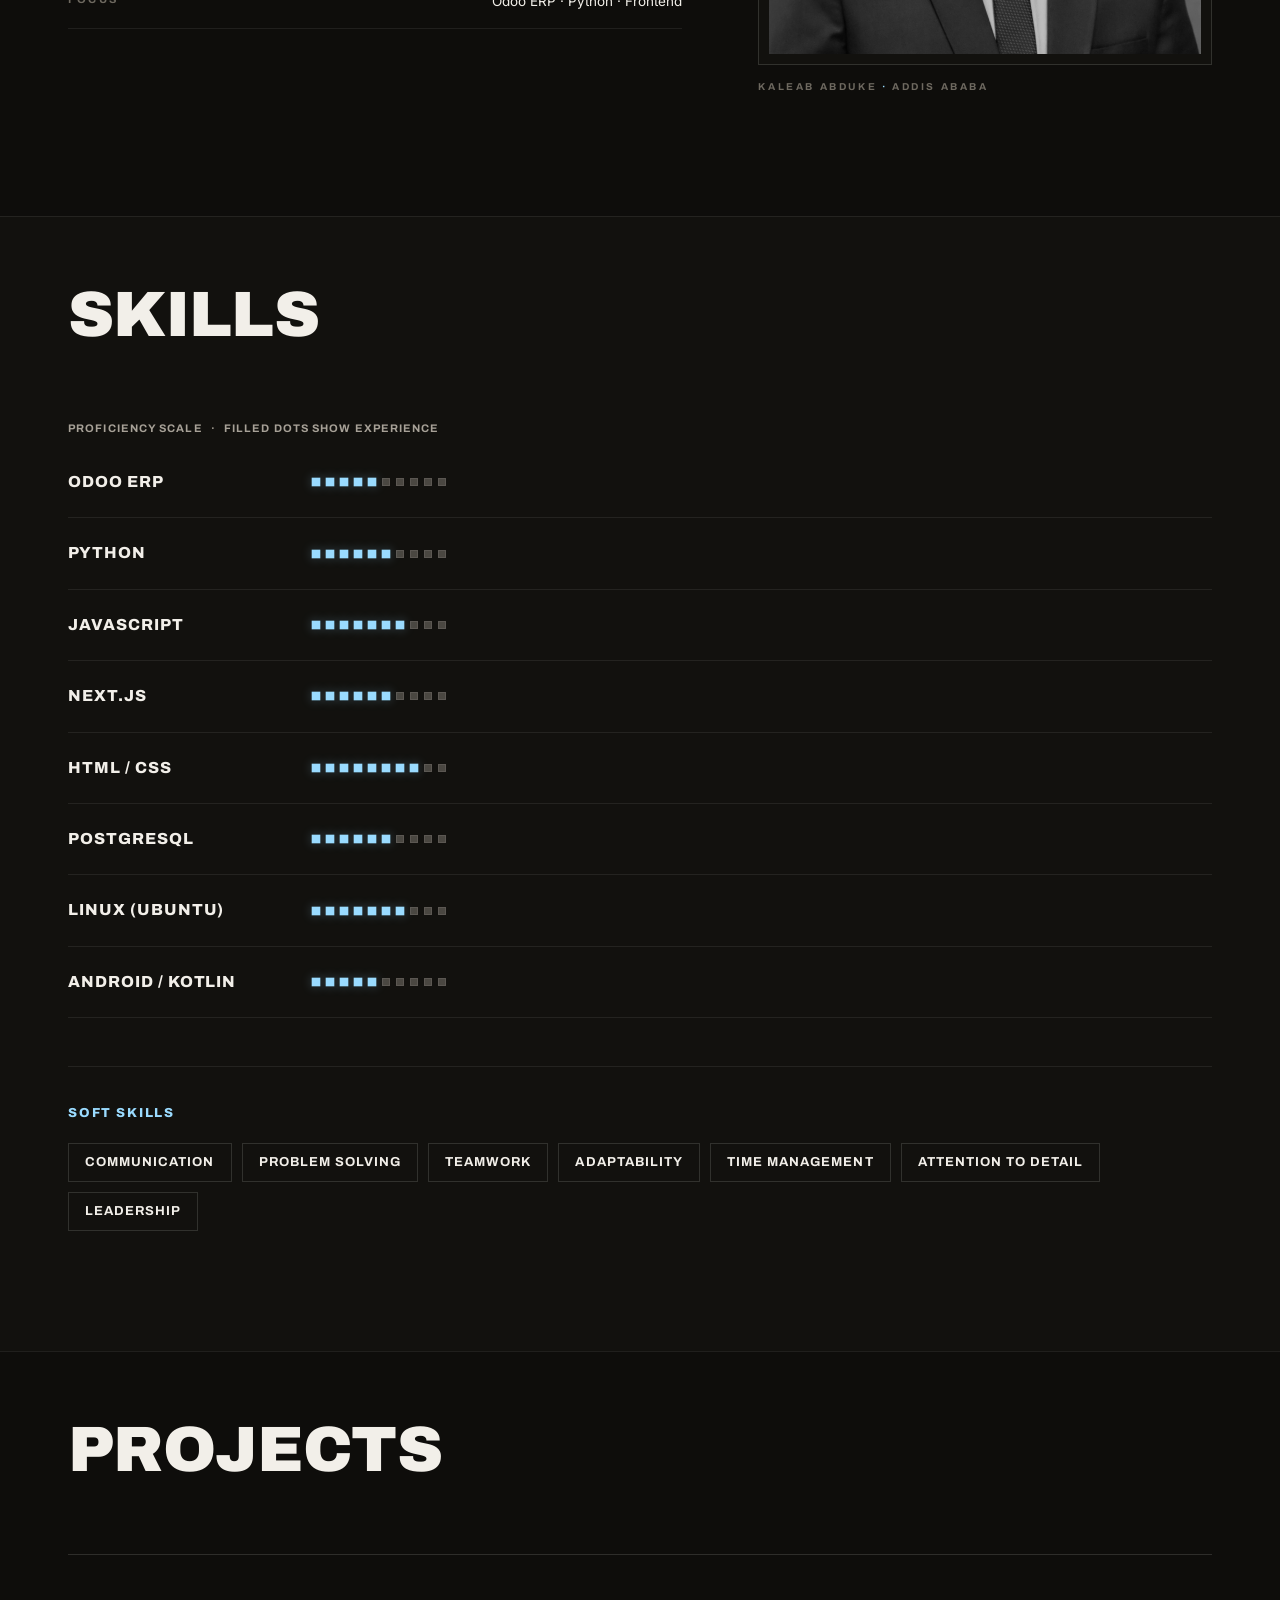
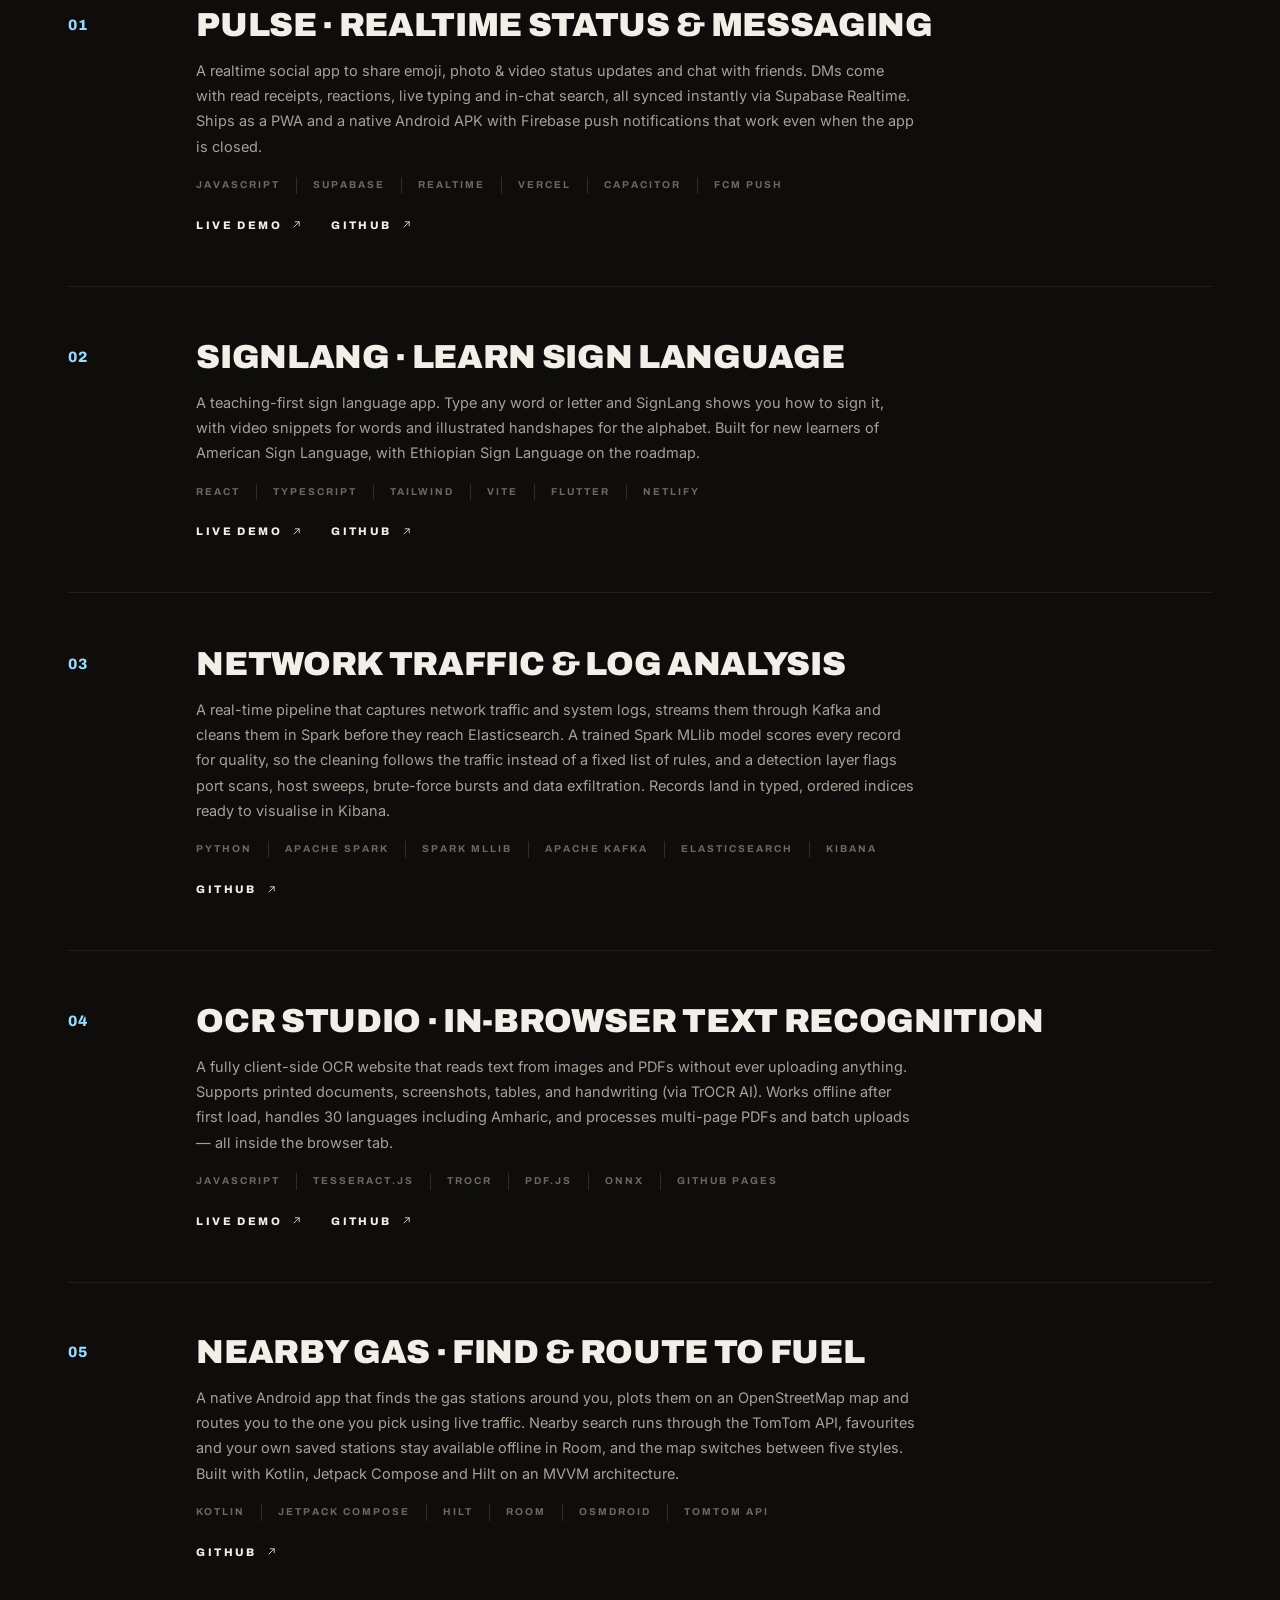
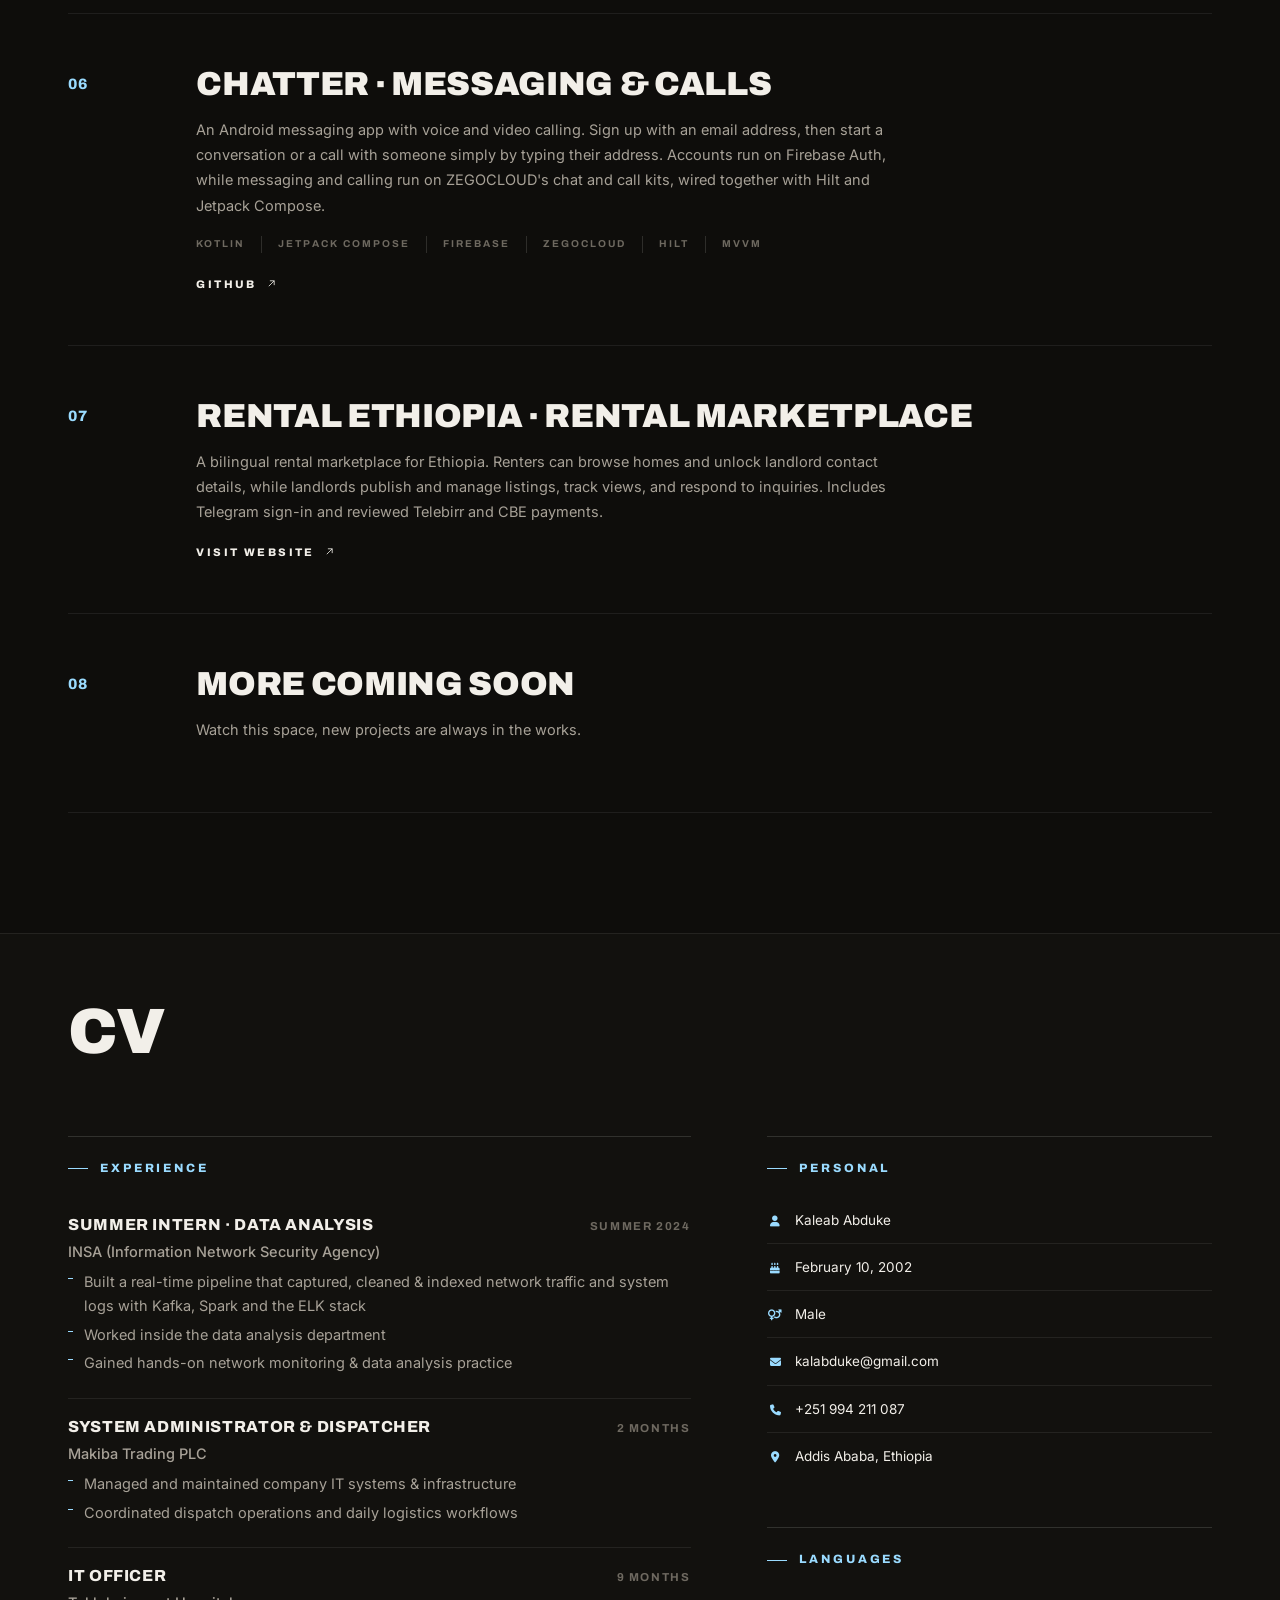
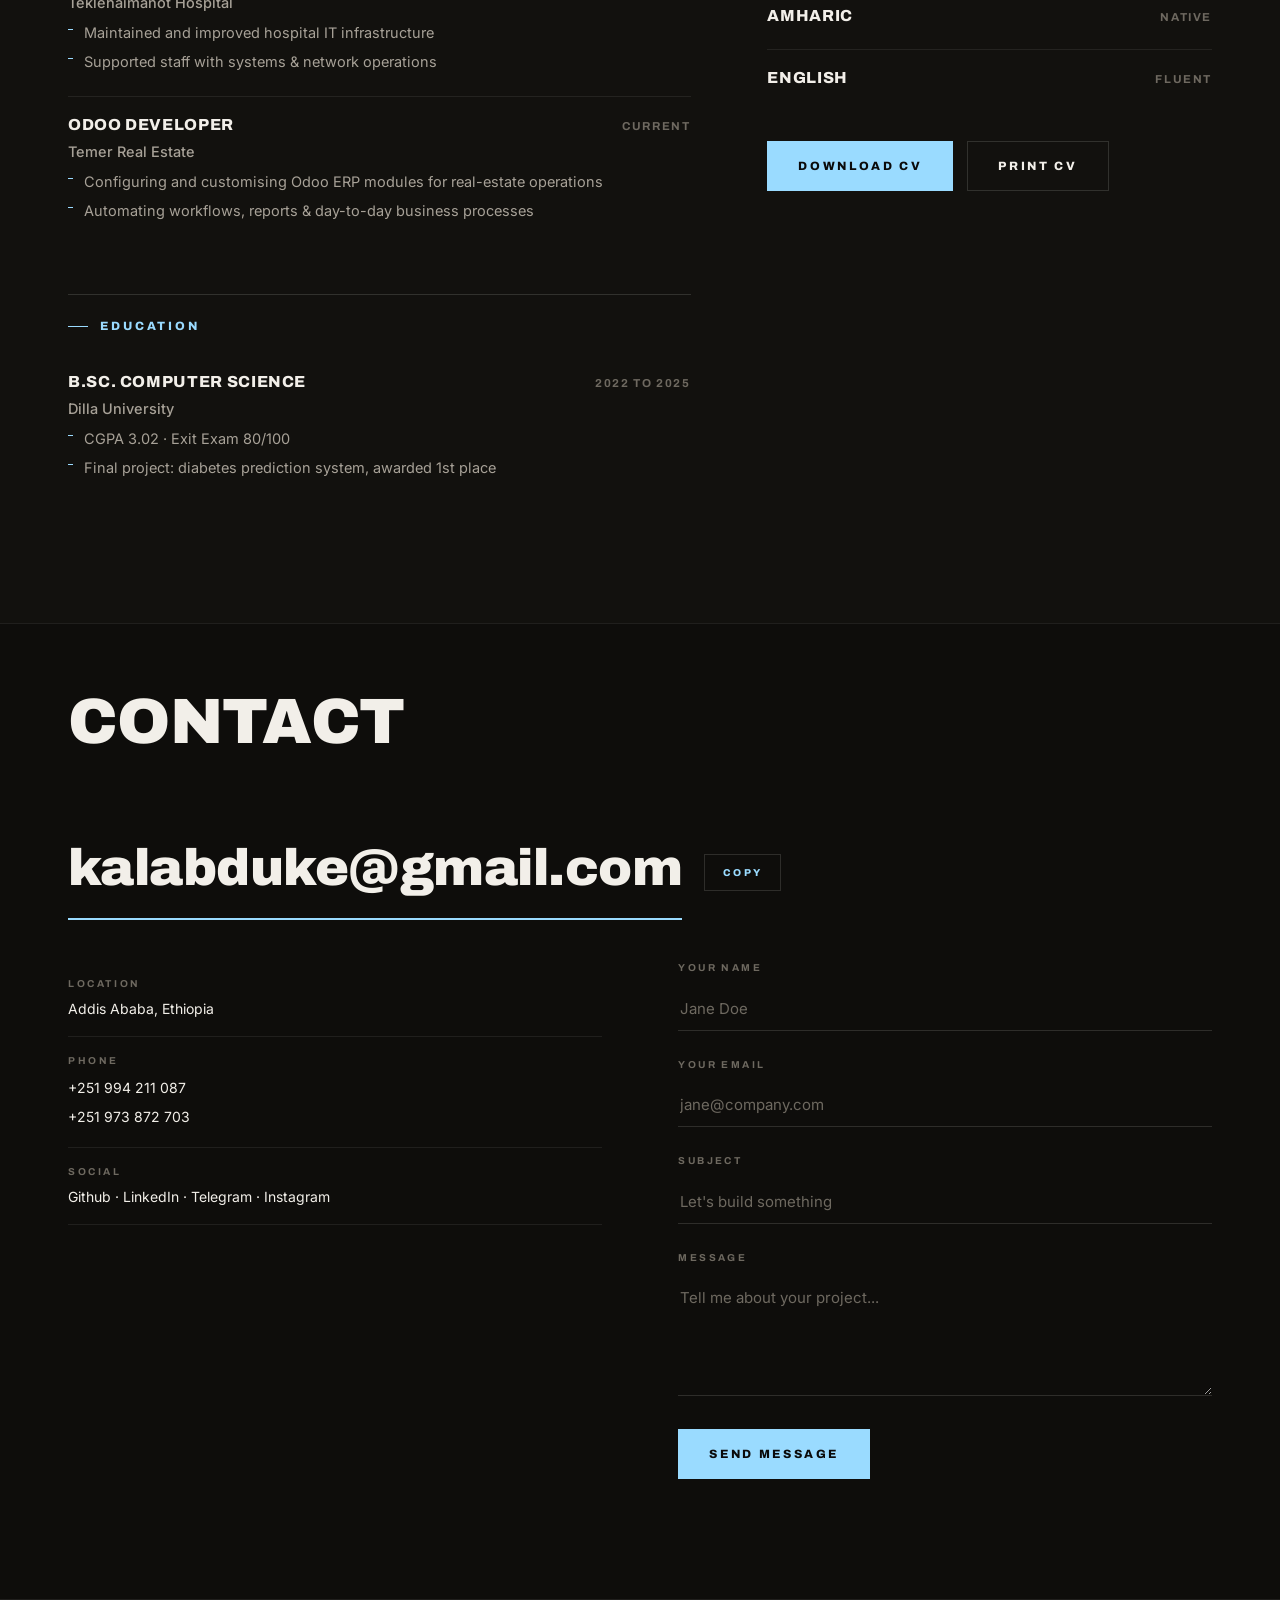
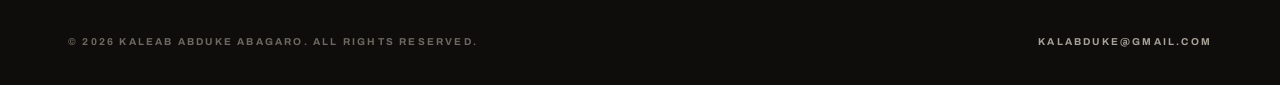
==== commit be477d23: "Update the network analysis entry with its AI work The project now trains a Spark MLlib model that s" ====
--- a/index.html
+++ b/index.html
@@ -35,7 +35,7 @@
     <link href="https://fonts.googleapis.com/css2?family=Archivo:wght@600;700;800;900&family=Inter:wght@400;500;600&display=swap"
         rel="stylesheet">
     <link rel="stylesheet" href="https://cdnjs.cloudflare.com/ajax/libs/font-awesome/6.7.0/css/all.min.css">
-    <link rel="stylesheet" href="style.css?v=20260821">
+    <link rel="stylesheet" href="style.css?v=20261103">
     <script>
         // Apply saved theme before first paint (no flash)
         try {
@@ -191,7 +191,8 @@
                         I've also shipped a <strong>realtime status &amp; messaging app</strong>
                         (PWA + native Android) and built a <strong>network traffic &amp; log
                         analysis pipeline</strong> during my internship at INSA's data analysis
-                        department.
+                        department, which I later extended with a Spark MLlib quality model and a
+                        detection layer for suspicious traffic.
                     </p>
                     <p>
                         I love taking an idea from a blank page to something people actually
@@ -304,13 +305,16 @@
                 <div class="proj-body">
                     <h3 class="proj-title">Network Traffic &amp; Log Analysis</h3>
                     <p class="proj-desc">
-                        Real-time data pipeline for capturing, processing, and analyzing network
-                        traffic and system logs. Built during my internship at INSA using the ELK
-                        stack, Kafka, and Spark.
+                        A real-time pipeline that captures network traffic and system logs, streams
+                        them through Kafka and cleans them in Spark before they reach Elasticsearch.
+                        A trained Spark MLlib model scores every record for quality, so the cleaning
+                        follows the traffic instead of a fixed list of rules, and a detection layer
+                        flags port scans, host sweeps, brute-force bursts and data exfiltration.
+                        Records land in typed, ordered indices ready to visualise in Kibana.
                     </p>
                     <div class="proj-meta">
-                        <span>Python</span><span>Apache Kafka</span><span>Apache Spark</span>
-                        <span>Elasticsearch</span><span>Kibana</span><span>Filebeat</span>
+                        <span>Python</span><span>Apache Spark</span><span>Spark MLlib</span>
+                        <span>Apache Kafka</span><span>Elasticsearch</span><span>Kibana</span>
                     </div>
                     <div class="proj-links">
                         <a href="https://github.com/Kalabduke/network-analysis" target="_blank" rel="noopener noreferrer">
@@ -449,7 +453,7 @@
                             </div>
                             <p class="cv-company">INSA (Information Network Security Agency)</p>
                             <ul class="cv-description">
-                                <li>Developed a real-time network analysis system</li>
+                                <li>Built a real-time pipeline that captured, cleaned &amp; indexed network traffic and system logs with Kafka, Spark and the ELK stack</li>
                                 <li>Worked inside the data analysis department</li>
                                 <li>Gained hands-on network monitoring &amp; data analysis practice</li>
                             </ul>
--- a/style.css
+++ b/style.css
@@ -1182,6 +1182,11 @@
     margin-bottom: 18px;
 }
 
+.proj-body .proj-desc strong {
+    color: var(--ink);
+    font-weight: 600;
+}
+
 .proj-meta {
     display: flex;
     flex-wrap: wrap;
